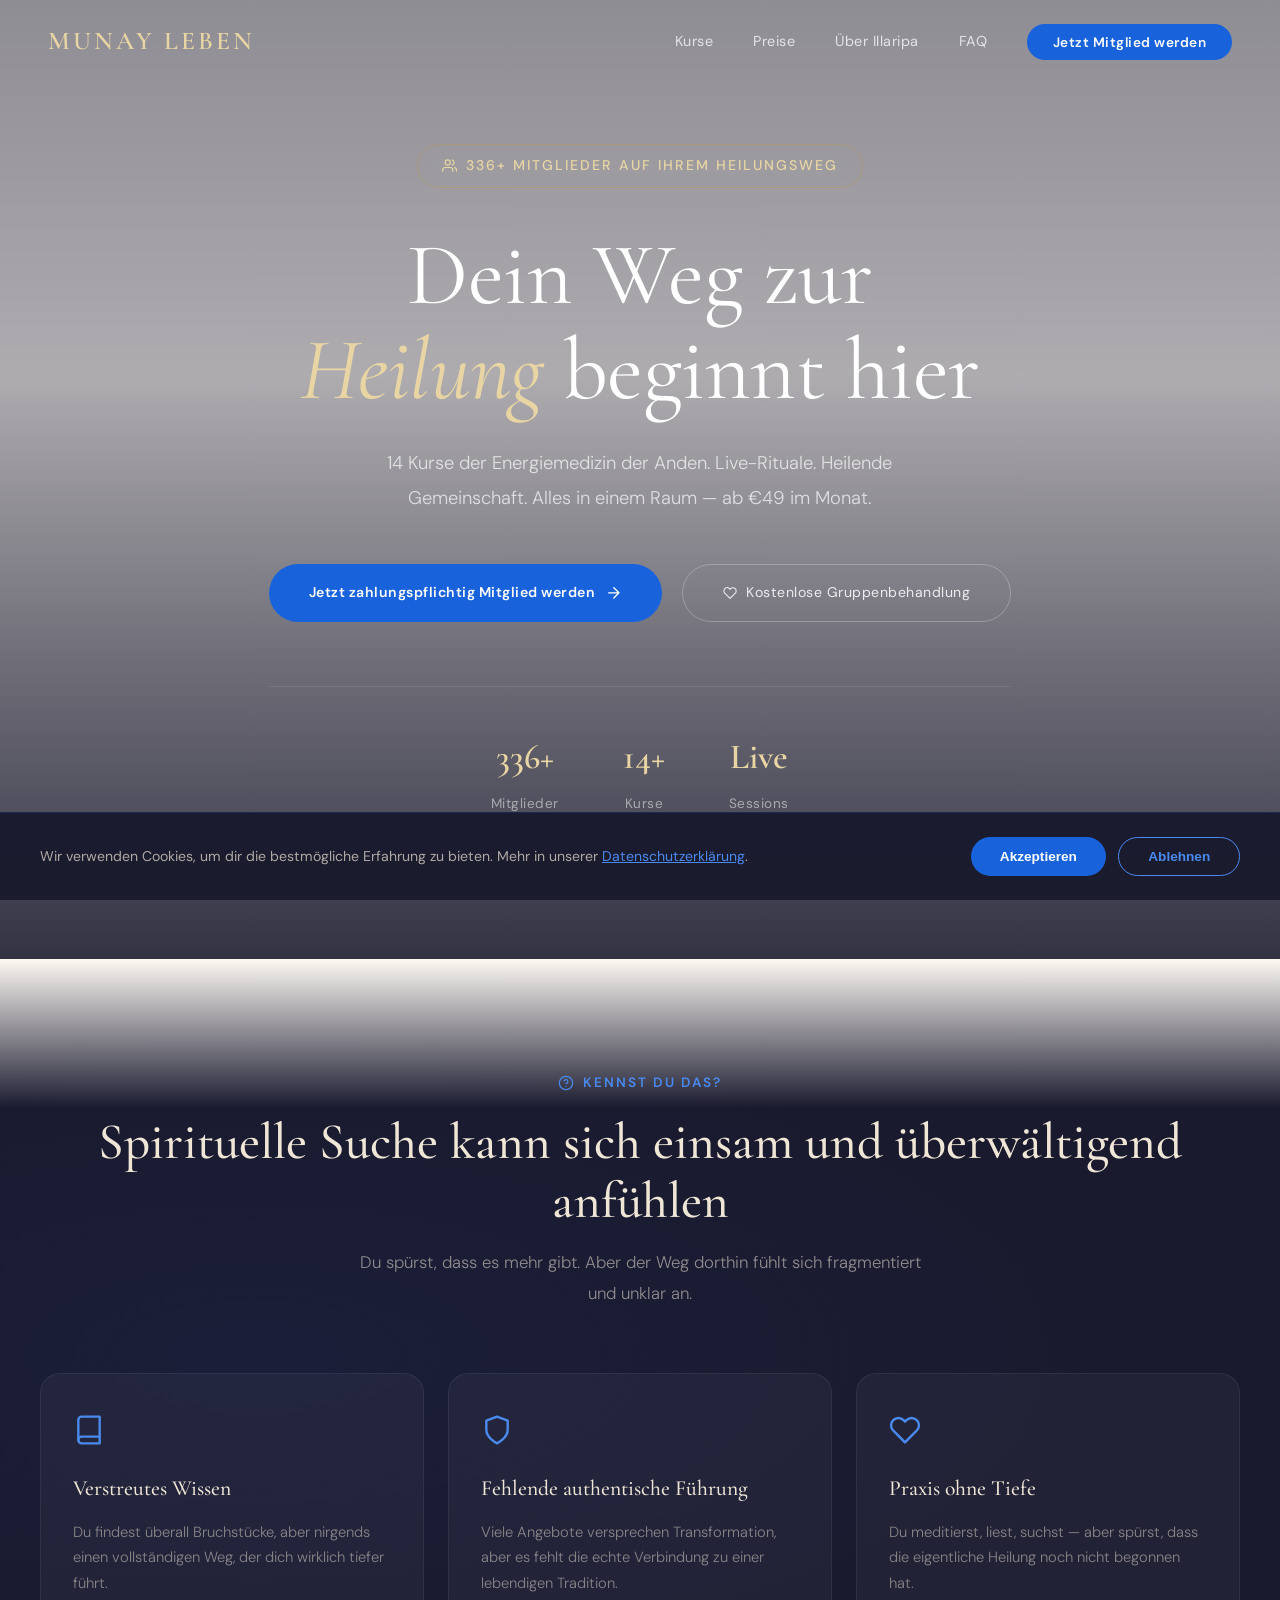
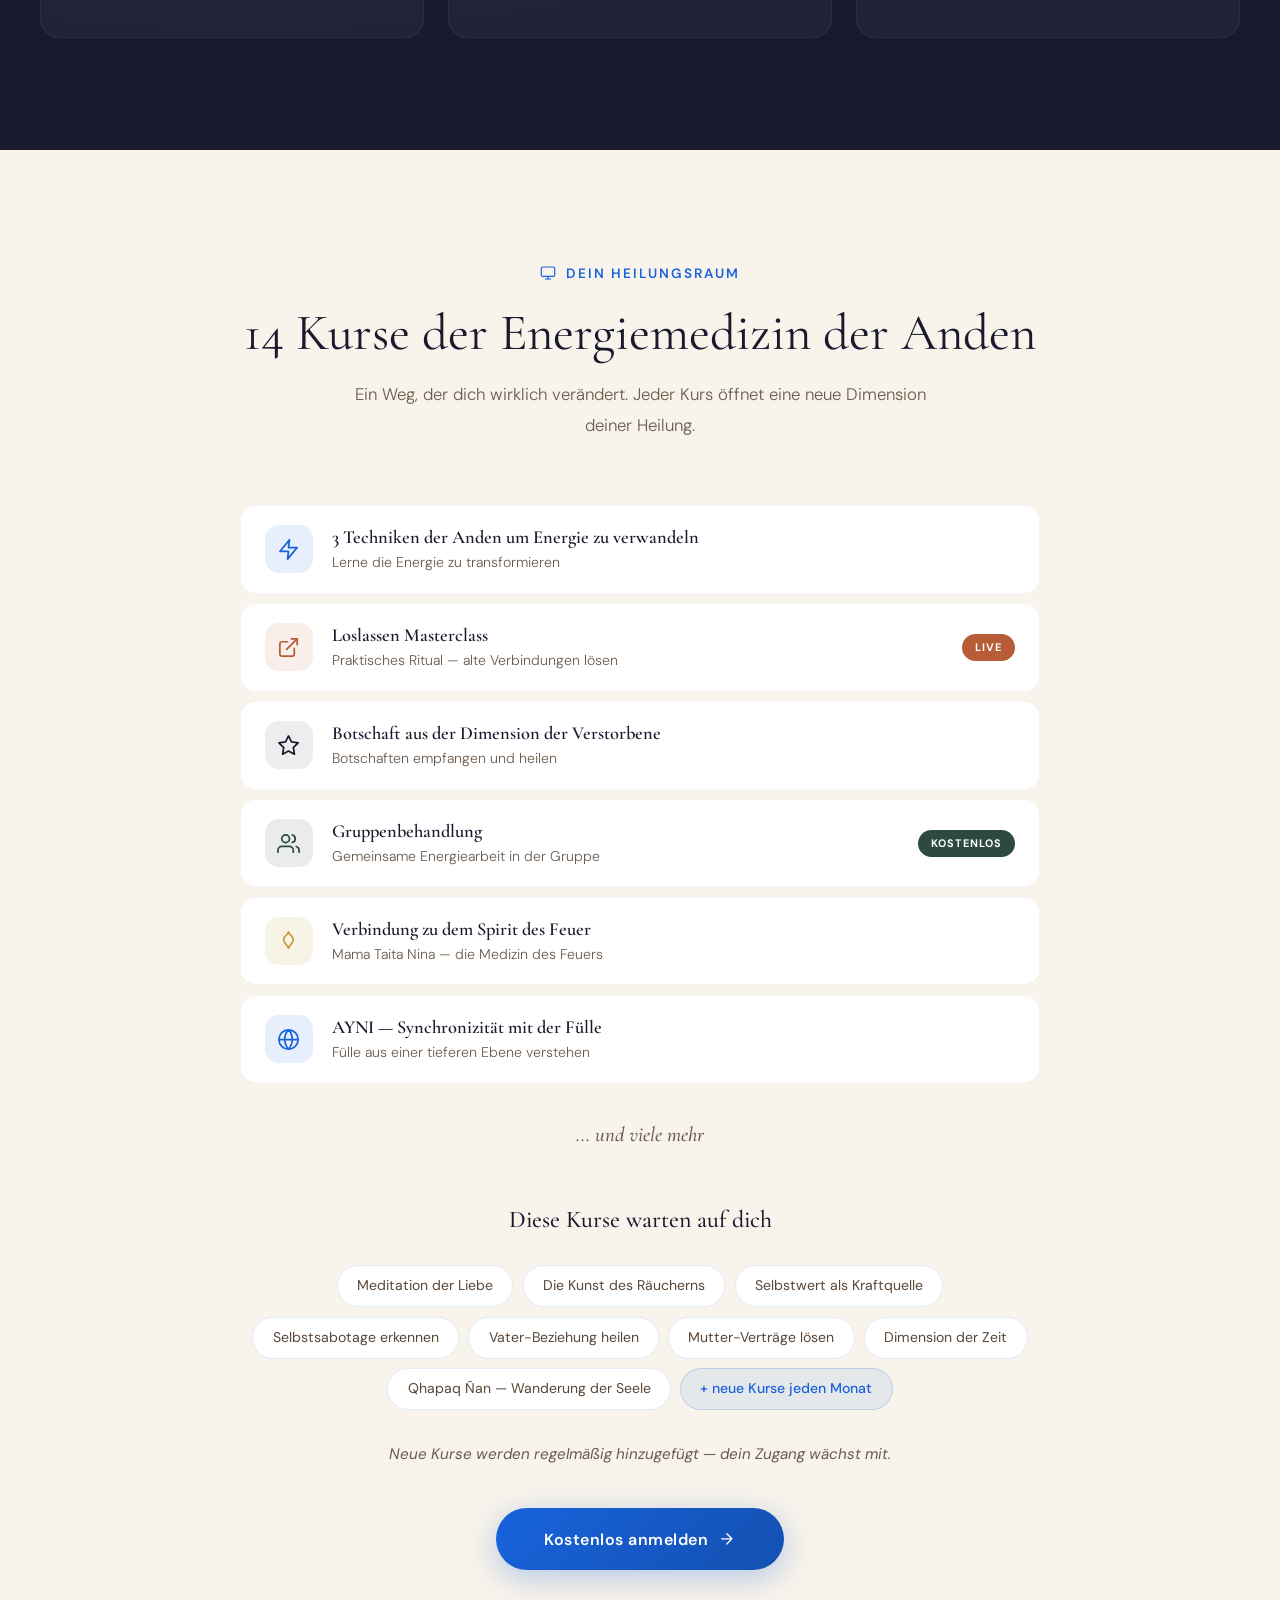
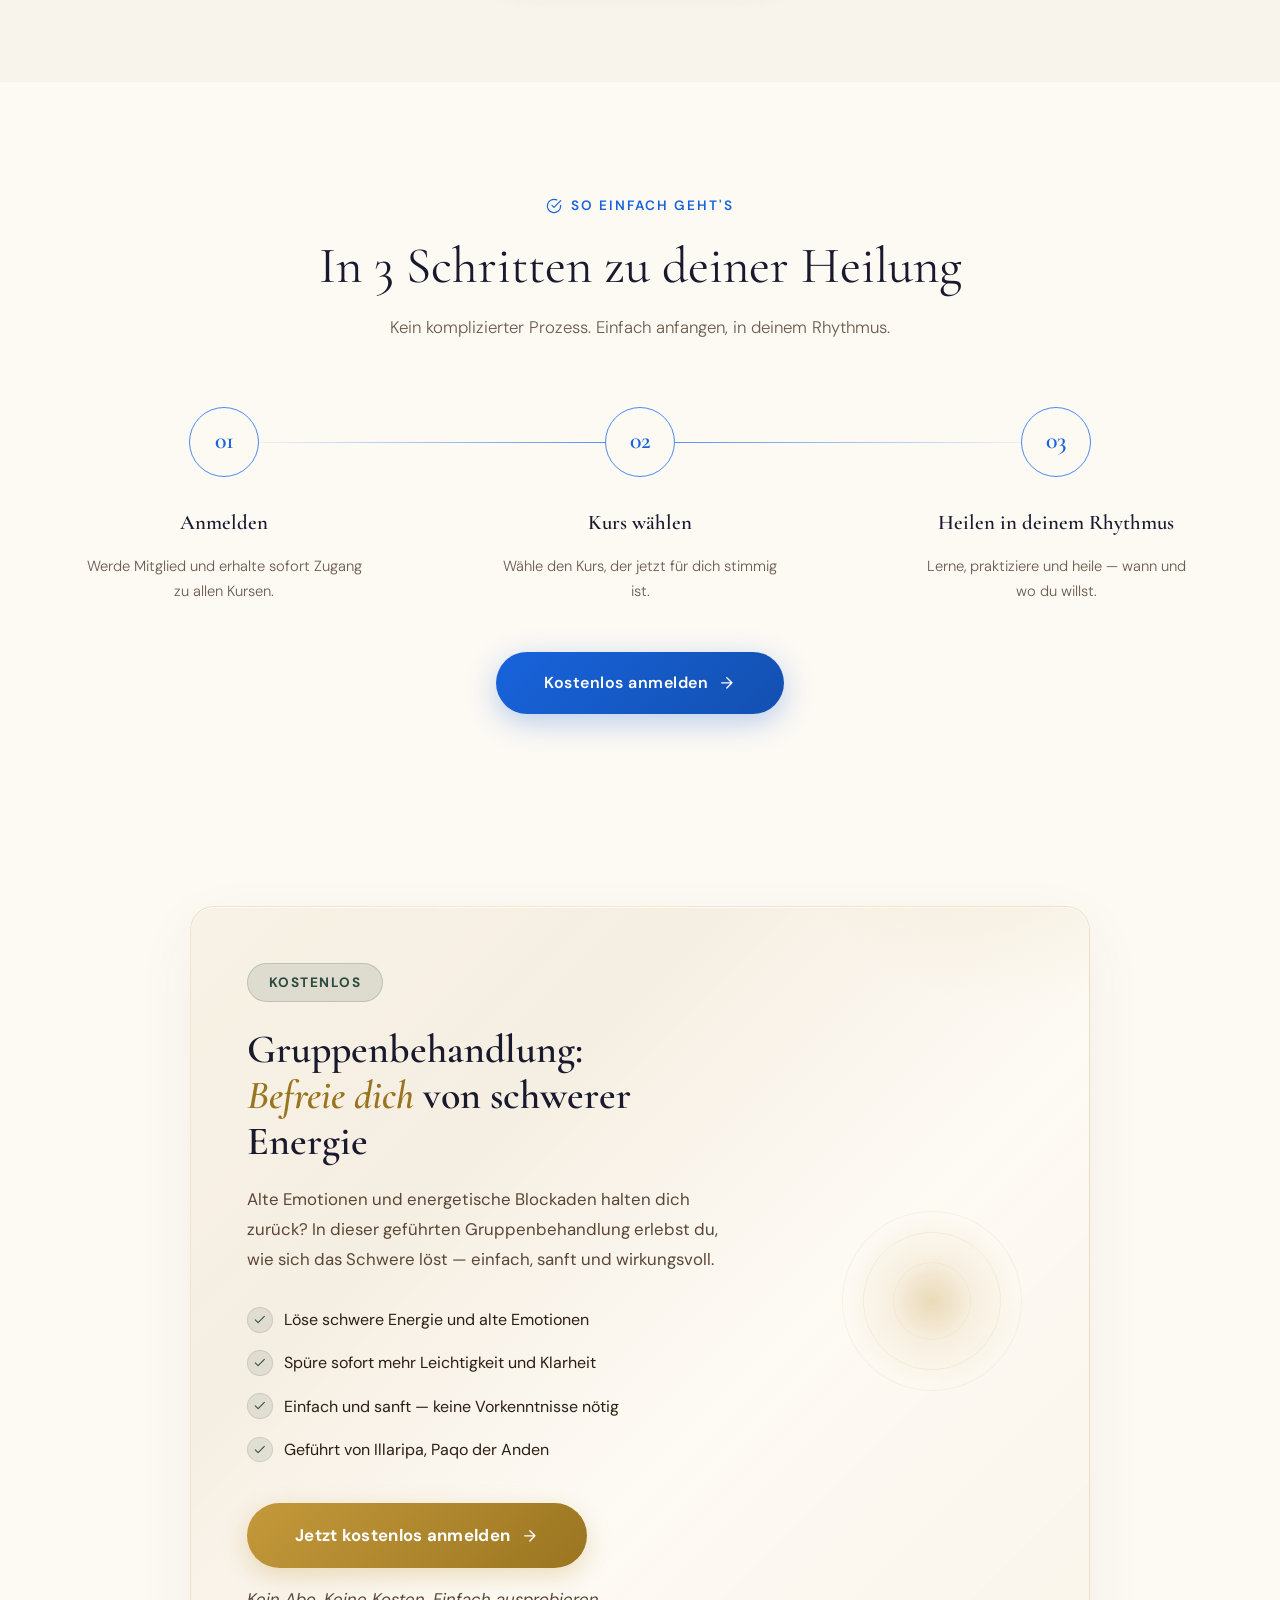
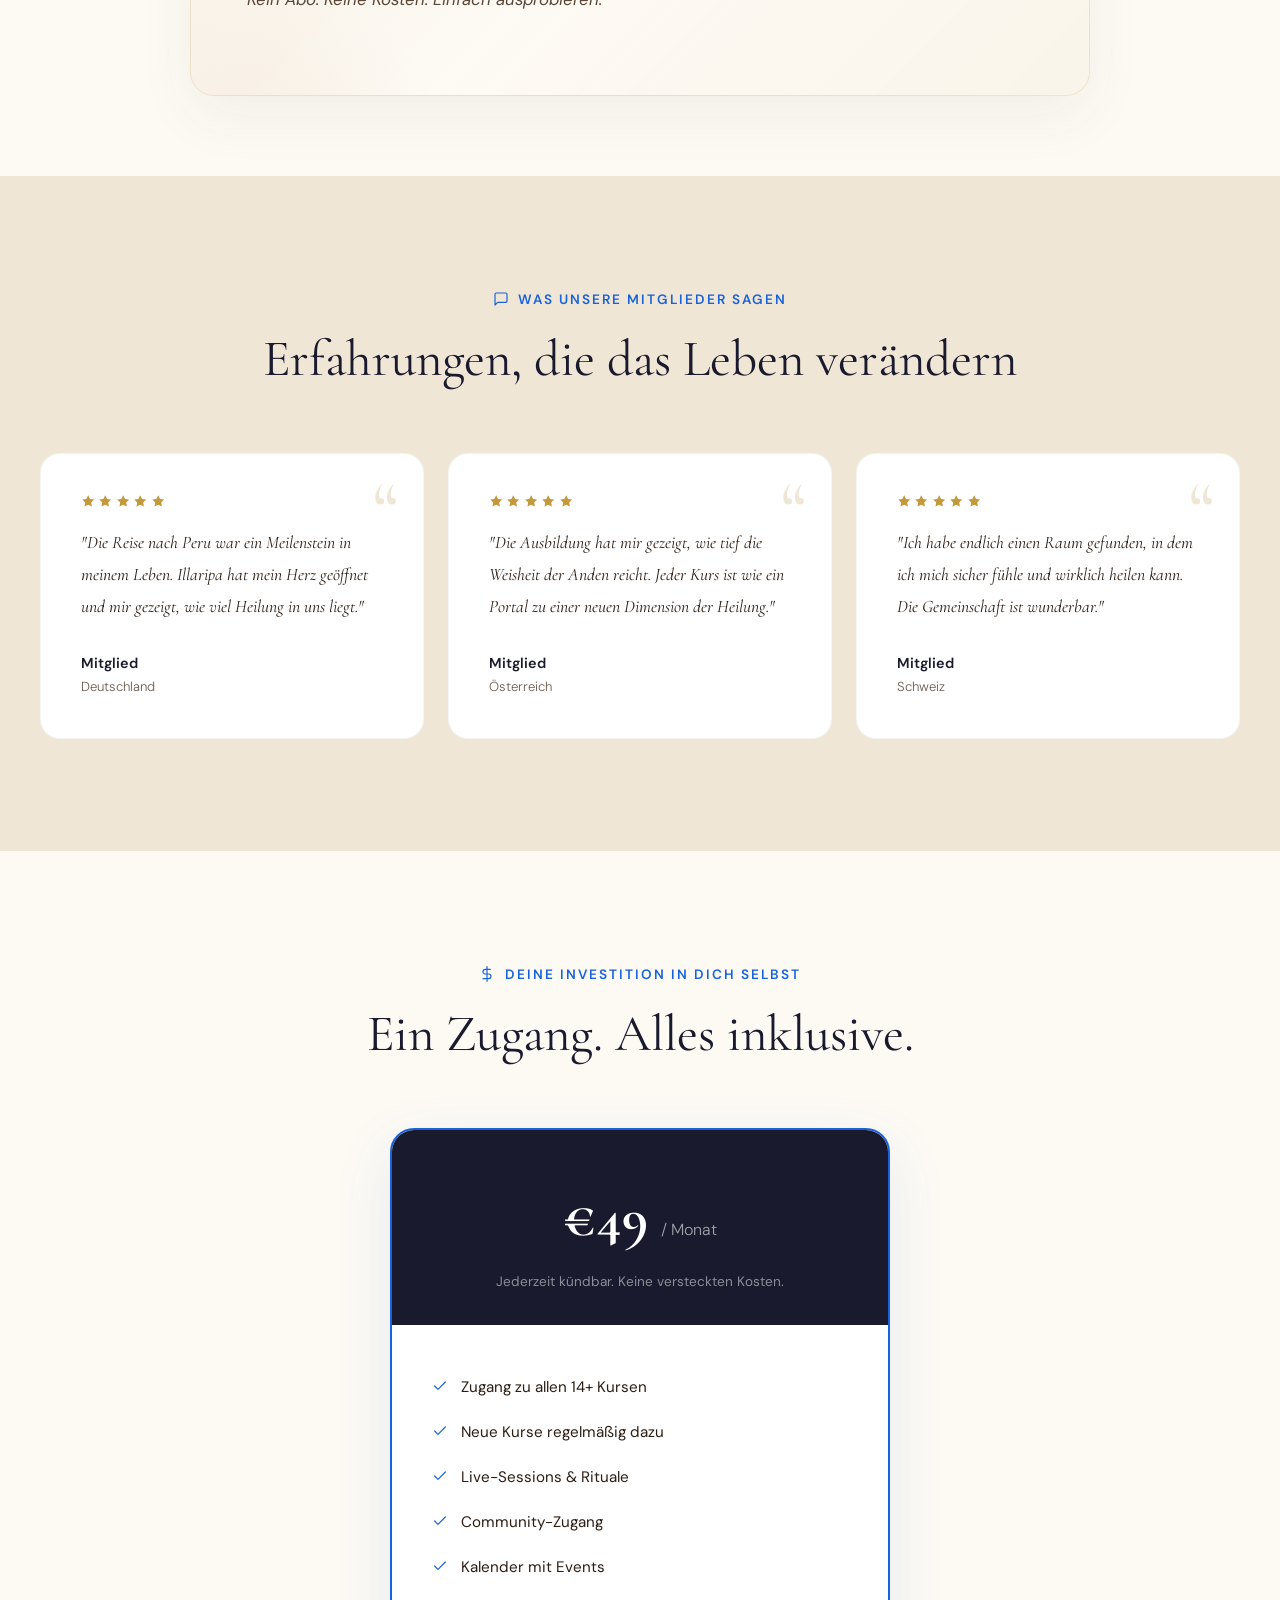
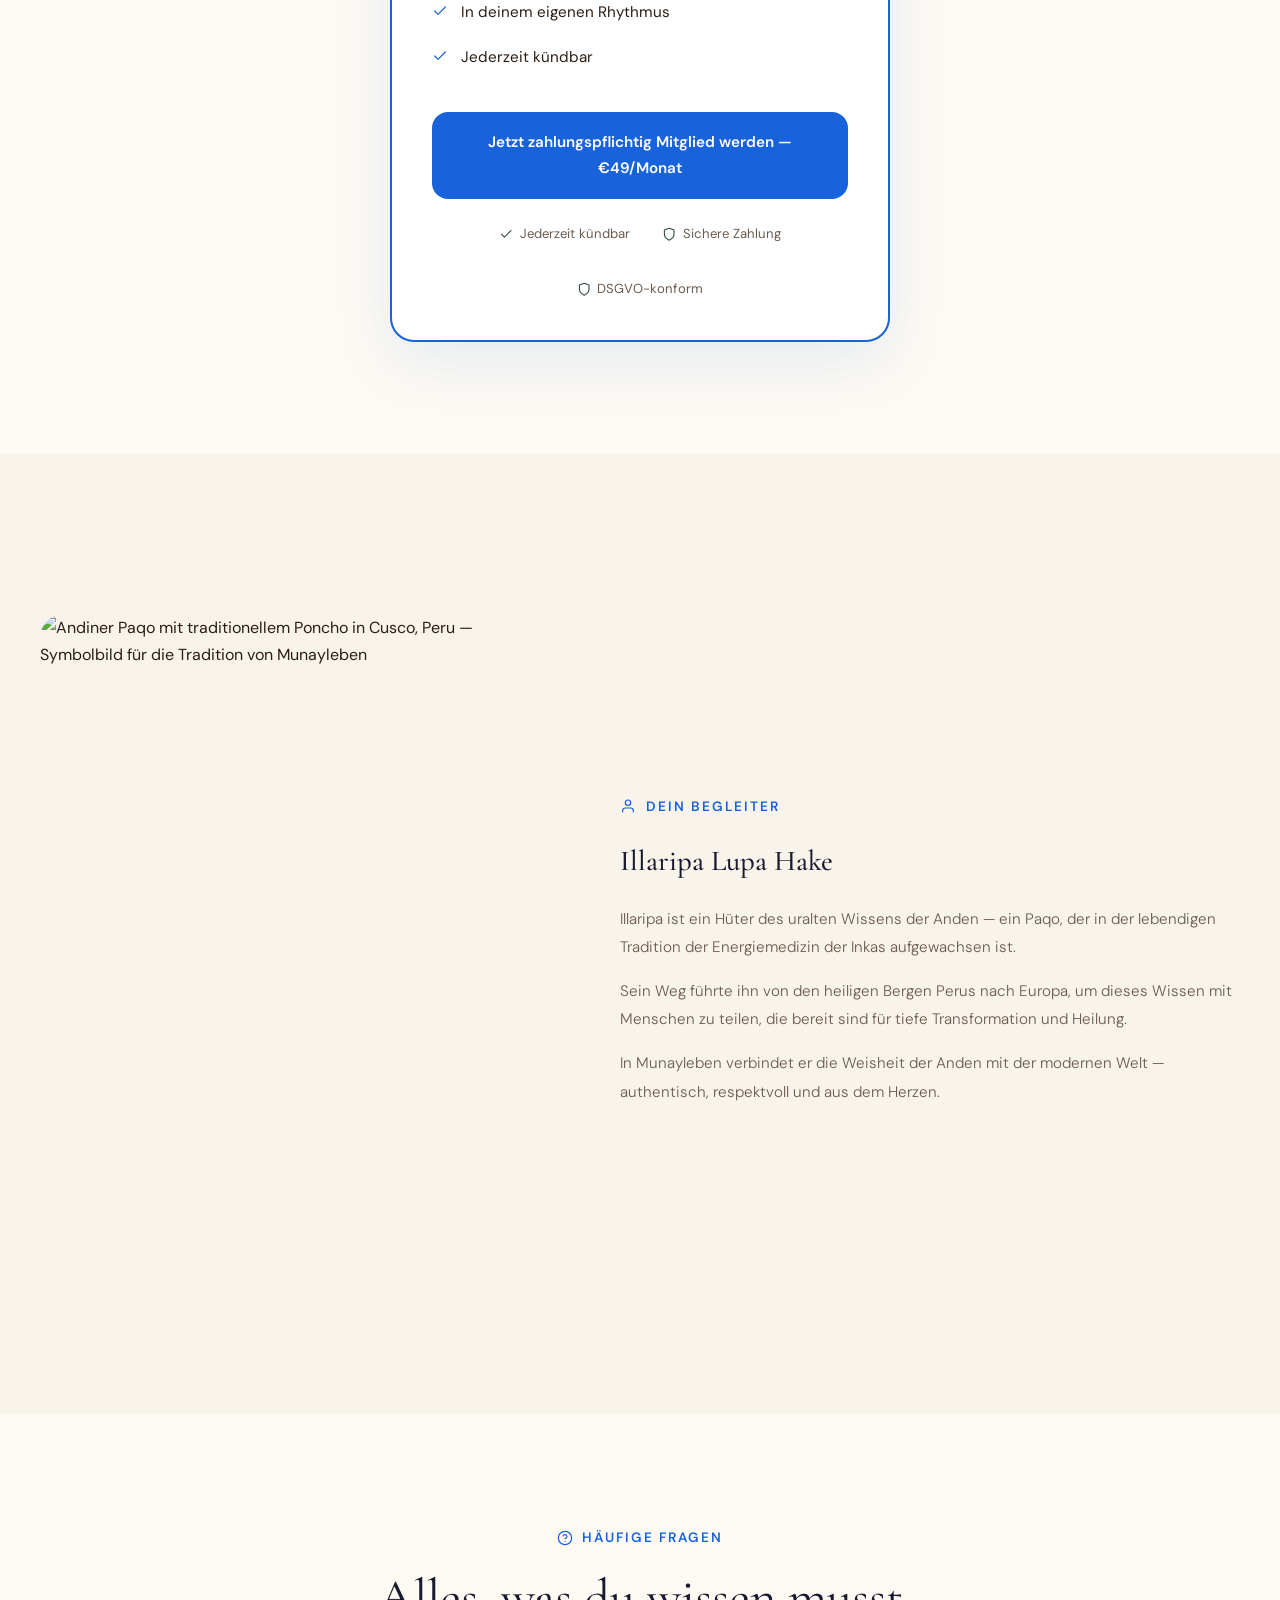
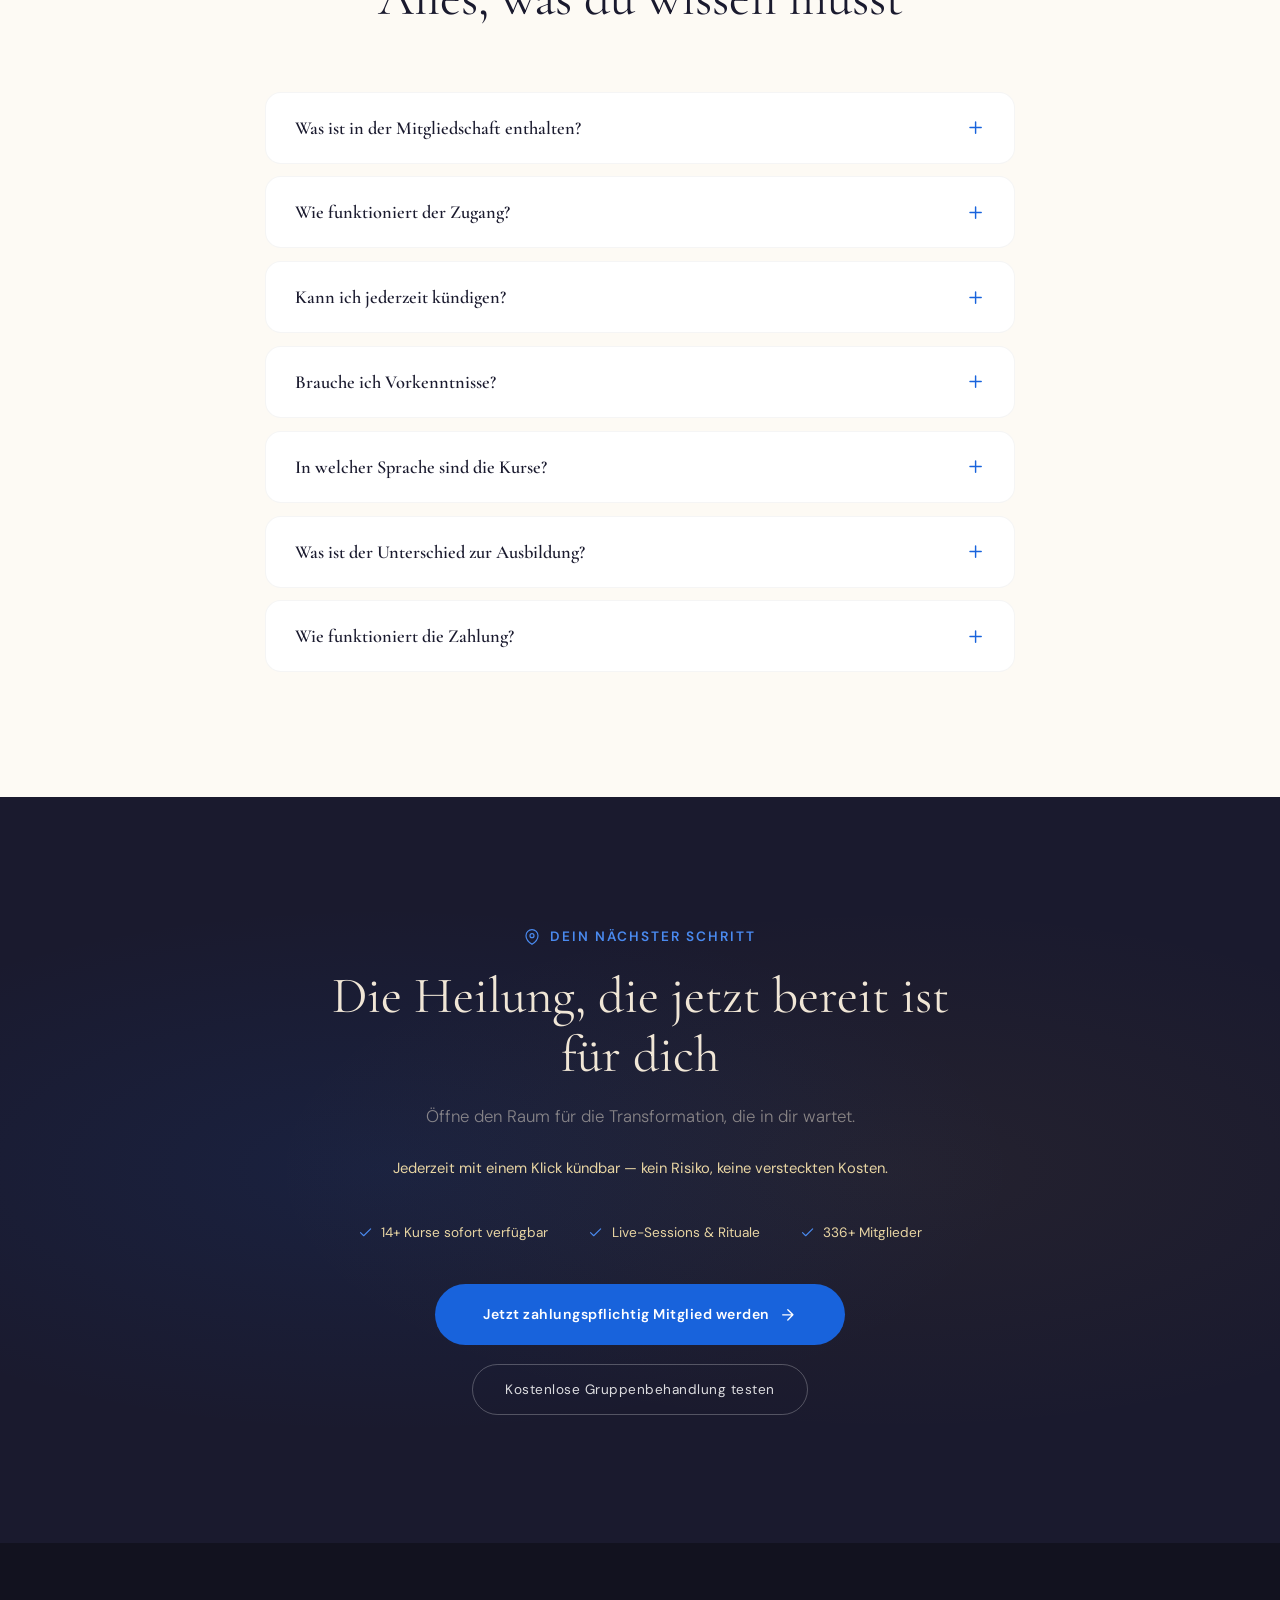
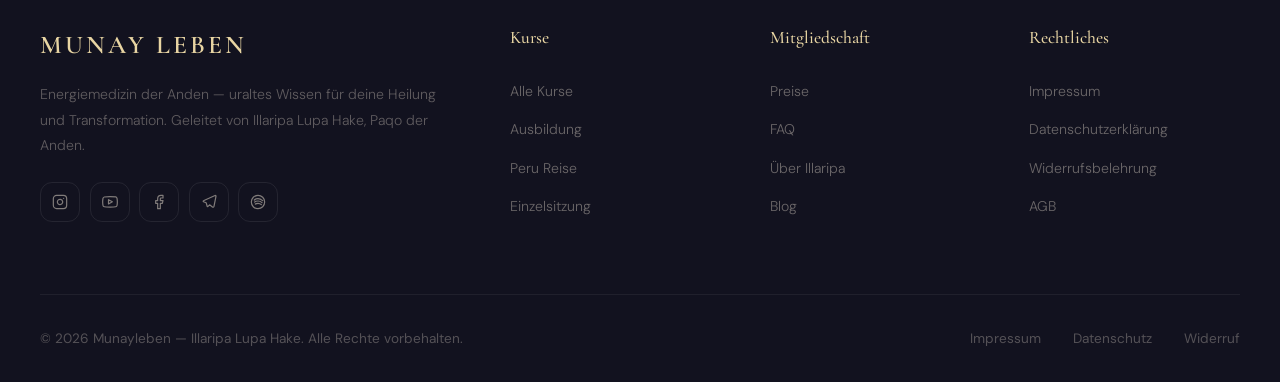
==== index.html @ 528f04c9 "style: bigger text, bolder CTA, emphasized headline in lead magnet" ====
<!DOCTYPE html>
<html lang="de">
<head>
    <meta charset="UTF-8">
    <meta name="viewport" content="width=device-width, initial-scale=1.0">
    <title>Energiemedizin der Anden — 14+ Online-Kurse | Munayleben</title>
    <meta name="description" content="14+ Online-Kurse der Energiemedizin der Anden. Lerne Heilrituale, Energiearbeit und schamanische Techniken. Ab €49/Monat. Jederzeit kündbar. Jetzt starten.">
    <meta name="keywords" content="Energiemedizin der Anden, Spirituelle Kurse online deutsch, Schamanische Heilung lernen, Andine Energiearbeit, Energetische Heilung Kurs, Spirituelle Weiterbildung online">
    <meta name="robots" content="index, follow">
    <meta name="author" content="Munayleben — Illaripa Lupa Hake">
    <link rel="canonical" href="https://app.munayleben.de/">
    <meta property="og:title" content="Energiemedizin der Anden — 14+ Online-Kurse | Munayleben">
    <meta property="og:description" content="14+ Online-Kurse der Energiemedizin der Anden. Heilrituale, Energiearbeit, schamanische Techniken. Ab €49/Monat. Jederzeit kündbar.">
    <meta property="og:type" content="website">
    <meta property="og:url" content="https://app.munayleben.de/">
    <meta property="og:locale" content="de_DE">
    <meta property="og:site_name" content="Munayleben">
    <meta property="og:image" content="https://images.unsplash.com/photo-1526392060635-9d6019884377?w=1200">
    <meta property="og:image:width" content="1200">
    <meta property="og:image:height" content="630">
    <meta name="twitter:card" content="summary_large_image">
    <meta name="twitter:title" content="Energiemedizin der Anden — 14+ Online-Kurse | Munayleben">
    <meta name="twitter:description" content="Lerne Heilrituale, Energiearbeit und schamanische Techniken der Anden. Ab €49/Monat.">
    <script type="application/ld+json">
    {
        "@context": "https://schema.org",
        "@type": "Product",
        "name": "Munayleben Mitgliedschaft — Energiemedizin der Anden",
        "description": "Zugang zu 14+ Online-Kursen der Energiemedizin der Anden. Live-Rituale, Heilzeremonien, Community.",
        "url": "https://app.munayleben.de/",
        "brand": {
            "@type": "Organization",
            "name": "Munayleben",
            "url": "https://munayleben.de",
            "founder": {
                "@type": "Person",
                "name": "Illaripa Lupa Hake"
            }
        },
        "offers": {
            "@type": "Offer",
            "price": "49",
            "priceCurrency": "EUR",
            "priceSpecification": {
                "@type": "UnitPriceSpecification",
                "price": "49",
                "priceCurrency": "EUR",
                "billingDuration": "P1M"
            },
            "availability": "https://schema.org/InStock",
            "url": "https://app.munayleben.de/"
        }
    }
    </script>
    <script type="application/ld+json">
    {
        "@context": "https://schema.org",
        "@type": "ItemList",
        "name": "Kurse der Energiemedizin der Anden",
        "numberOfItems": 14,
        "itemListElement": [
            {"@type": "ListItem", "position": 1, "item": {"@type": "Course", "name": "3 Techniken der Anden um Energie zu verwandeln", "provider": {"@type": "Organization", "name": "Munayleben"}, "inLanguage": "de"}},
            {"@type": "ListItem", "position": 2, "item": {"@type": "Course", "name": "Loslassen Masterclass", "provider": {"@type": "Organization", "name": "Munayleben"}, "inLanguage": "de"}},
            {"@type": "ListItem", "position": 3, "item": {"@type": "Course", "name": "Botschaft aus der Dimension der Verstorbene", "provider": {"@type": "Organization", "name": "Munayleben"}, "inLanguage": "de"}},
            {"@type": "ListItem", "position": 4, "item": {"@type": "Course", "name": "AYNI Synchronizität mit der Fülle", "provider": {"@type": "Organization", "name": "Munayleben"}, "inLanguage": "de"}},
            {"@type": "ListItem", "position": 5, "item": {"@type": "Course", "name": "Verbindung zu dem Spirit des Feuer", "provider": {"@type": "Organization", "name": "Munayleben"}, "inLanguage": "de"}},
            {"@type": "ListItem", "position": 6, "item": {"@type": "Course", "name": "Die Dimension der Zeit und deine Heilung", "provider": {"@type": "Organization", "name": "Munayleben"}, "inLanguage": "de"}},
            {"@type": "ListItem", "position": 7, "item": {"@type": "Course", "name": "Energetische Verträge mit der Mutter heilen", "provider": {"@type": "Organization", "name": "Munayleben"}, "inLanguage": "de"}},
            {"@type": "ListItem", "position": 8, "item": {"@type": "Course", "name": "Meditation der Liebe", "provider": {"@type": "Organization", "name": "Munayleben"}, "inLanguage": "de"}},
            {"@type": "ListItem", "position": 9, "item": {"@type": "Course", "name": "Die Kunst des Räucherns", "provider": {"@type": "Organization", "name": "Munayleben"}, "inLanguage": "de"}},
            {"@type": "ListItem", "position": 10, "item": {"@type": "Course", "name": "Selbstwert: Die Quelle deiner spirituellen Kraft", "provider": {"@type": "Organization", "name": "Munayleben"}, "inLanguage": "de"}},
            {"@type": "ListItem", "position": 11, "item": {"@type": "Course", "name": "Selbstsabotage erkennen und lösen", "provider": {"@type": "Organization", "name": "Munayleben"}, "inLanguage": "de"}},
            {"@type": "ListItem", "position": 12, "item": {"@type": "Course", "name": "Harmonisiere die energetische Beziehung zu deinem Vater", "provider": {"@type": "Organization", "name": "Munayleben"}, "inLanguage": "de"}},
            {"@type": "ListItem", "position": 13, "item": {"@type": "Course", "name": "Qhapaq Ñan — Die Wanderung der Seele", "provider": {"@type": "Organization", "name": "Munayleben"}, "inLanguage": "de"}},
            {"@type": "ListItem", "position": 14, "item": {"@type": "Course", "name": "Gruppenbehandlung", "provider": {"@type": "Organization", "name": "Munayleben"}, "inLanguage": "de"}}
        ]
    }
    </script>
    <link rel="preconnect" href="https://fonts.googleapis.com">
    <link rel="preconnect" href="https://fonts.gstatic.com" crossorigin>
    <link href="https://fonts.googleapis.com/css2?family=Cormorant+Garamond:ital,wght@0,400;0,500;0,600;0,700;1,400;1,500&family=DM+Sans:wght@300;400;500;600&display=swap" rel="stylesheet">
    <link rel="stylesheet" href="assets/css/main.css">
</head>
<body>

<!-- NAV -->
<nav class="nav" id="nav">
    <a href="#" class="nav-logo">Munay Leben</a>
    <ul class="nav-links" id="navLinks">
        <li><a href="#kurse">Kurse</a></li>
        <li><a href="#preise">Preise</a></li>
        <li><a href="#illaripa">Über Illaripa</a></li>
        <li><a href="#faq">FAQ</a></li>
        <li><a href="#preise" class="nav-cta">Jetzt Mitglied werden</a></li>
    </ul>
    <button class="menu-toggle" id="menuToggle" aria-label="Menü öffnen">
        <span></span><span></span><span></span>
    </button>
</nav>

<main>

<!-- HERO -->
<section class="hero">
    <div class="hero-bg"></div>
    <div class="hero-content">
        <div class="hero-badge reveal">
            <span class="icon"><svg viewBox="0 0 24 24"><path d="M17 21v-2a4 4 0 00-4-4H5a4 4 0 00-4 4v2"/><circle cx="9" cy="7" r="4"/><path d="M23 21v-2a4 4 0 00-3-3.87M16 3.13a4 4 0 010 7.75"/></svg></span>
            336+ Mitglieder auf ihrem Heilungsweg
        </div>
        <h1>Dein Weg zur<br><em>Heilung</em> beginnt hier</h1>
        <p class="hero-sub">14 Kurse der Energiemedizin der Anden. Live-Rituale. Heilende Gemeinschaft. Alles in einem Raum — ab €49 im Monat.</p>
        <div class="hero-buttons">
            <a href="#preise" class="btn-primary">
                Jetzt zahlungspflichtig Mitglied werden
                <span class="icon"><svg viewBox="0 0 24 24"><path d="M5 12h14M12 5l7 7-7 7"/></svg></span>
            </a>
            <a href="#" class="btn-ghost" onclick="openModal(); return false;">
                <span class="icon"><svg viewBox="0 0 24 24"><path d="M20.84 4.61a5.5 5.5 0 00-7.78 0L12 5.67l-1.06-1.06a5.5 5.5 0 00-7.78 7.78l1.06 1.06L12 21.23l7.78-7.78 1.06-1.06a5.5 5.5 0 000-7.78z"/></svg></span>
                Kostenlose Gruppenbehandlung
            </a>
        </div>
        <div class="hero-stats">
            <div class="hero-stat">
                <div class="hero-stat-num">336+</div>
                <div class="hero-stat-label">Mitglieder</div>
            </div>
            <div class="hero-stat">
                <div class="hero-stat-num">14+</div>
                <div class="hero-stat-label">Kurse</div>
            </div>
            <div class="hero-stat">
                <div class="hero-stat-num">Live</div>
                <div class="hero-stat-label">Sessions</div>
            </div>
        </div>
    </div>
</section>

<!-- PROBLEM -->
<section class="problem">
    <div class="container text-center reveal">
        <span class="section-tag">
            <span class="icon"><svg viewBox="0 0 24 24"><circle cx="12" cy="12" r="10"/><path d="M9.09 9a3 3 0 015.83 1c0 2-3 3-3 3"/><line x1="12" y1="17" x2="12.01" y2="17"/></svg></span>
            Kennst du das?
        </span>
        <h2 class="section-title">Spirituelle Suche kann sich einsam und überwältigend anfühlen</h2>
        <p class="section-subtitle">Du spürst, dass es mehr gibt. Aber der Weg dorthin fühlt sich fragmentiert und unklar an.</p>
    </div>
    <div class="container">
        <div class="problem-grid">
            <div class="problem-card reveal reveal-delay-1">
                <div class="problem-icon icon"><svg viewBox="0 0 24 24" style="width:2rem;height:2rem"><path d="M4 19.5A2.5 2.5 0 016.5 17H20"/><path d="M6.5 2H20v20H6.5A2.5 2.5 0 014 19.5v-15A2.5 2.5 0 016.5 2z"/></svg></div>
                <h3>Verstreutes Wissen</h3>
                <p>Du findest überall Bruchstücke, aber nirgends einen vollständigen Weg, der dich wirklich tiefer führt.</p>
            </div>
            <div class="problem-card reveal reveal-delay-2">
                <div class="problem-icon icon"><svg viewBox="0 0 24 24" style="width:2rem;height:2rem"><path d="M12 22s8-4 8-10V5l-8-3-8 3v7c0 6 8 10 8 10z"/></svg></div>
                <h3>Fehlende authentische Führung</h3>
                <p>Viele Angebote versprechen Transformation, aber es fehlt die echte Verbindung zu einer lebendigen Tradition.</p>
            </div>
            <div class="problem-card reveal reveal-delay-3">
                <div class="problem-icon icon"><svg viewBox="0 0 24 24" style="width:2rem;height:2rem"><path d="M20.84 4.61a5.5 5.5 0 00-7.78 0L12 5.67l-1.06-1.06a5.5 5.5 0 00-7.78 7.78l1.06 1.06L12 21.23l7.78-7.78 1.06-1.06a5.5 5.5 0 000-7.78z"/></svg></div>
                <h3>Praxis ohne Tiefe</h3>
                <p>Du meditierst, liest, suchst — aber spürst, dass die eigentliche Heilung noch nicht begonnen hat.</p>
            </div>
        </div>
    </div>
</section>

<!-- KURSE -->
<section class="courses" id="kurse">
    <div class="container text-center reveal">
        <span class="section-tag">
            <span class="icon"><svg viewBox="0 0 24 24"><rect x="2" y="3" width="20" height="14" rx="2" ry="2"/><line x1="8" y1="21" x2="16" y2="21"/><line x1="12" y1="17" x2="12" y2="21"/></svg></span>
            Dein Heilungsraum
        </span>
        <h2 class="section-title">14 Kurse der Energiemedizin der Anden</h2>
        <p class="section-subtitle">Ein Weg, der dich wirklich verändert. Jeder Kurs öffnet eine neue Dimension deiner Heilung.</p>
    </div>
    <div class="container">
        <div class="course-list">
            <div class="course-item reveal">
                <div class="course-item-icon"><svg viewBox="0 0 24 24"><path d="M13 2L3 14h9l-1 8 10-12h-9l1-8z"/></svg></div>
                <div class="course-item-content">
                    <h3>3 Techniken der Anden um Energie zu verwandeln</h3>
                    <p>Lerne die Energie zu transformieren</p>
                </div>
            </div>
            <div class="course-item reveal">
                <div class="course-item-icon"><svg viewBox="0 0 24 24"><path d="M18 13v6a2 2 0 01-2 2H5a2 2 0 01-2-2V8a2 2 0 012-2h6"/><polyline points="15 3 21 3 21 9"/><line x1="10" y1="14" x2="21" y2="3"/></svg></div>
                <div class="course-item-content">
                    <h3>Loslassen Masterclass</h3>
                    <p>Praktisches Ritual — alte Verbindungen lösen</p>
                </div>
                <span class="course-item-badge live">LIVE</span>
            </div>
            <div class="course-item reveal">
                <div class="course-item-icon"><svg viewBox="0 0 24 24"><path d="M12 2L15.09 8.26L22 9.27L17 14.14L18.18 21.02L12 17.77L5.82 21.02L7 14.14L2 9.27L8.91 8.26L12 2z"/></svg></div>
                <div class="course-item-content">
                    <h3>Botschaft aus der Dimension der Verstorbene</h3>
                    <p>Botschaften empfangen und heilen</p>
                </div>
            </div>
            <div class="course-item reveal">
                <div class="course-item-icon"><svg viewBox="0 0 24 24"><path d="M17 21v-2a4 4 0 00-4-4H5a4 4 0 00-4 4v2"/><circle cx="9" cy="7" r="4"/><path d="M23 21v-2a4 4 0 00-3-3.87M16 3.13a4 4 0 010 7.75"/></svg></div>
                <div class="course-item-content">
                    <h3>Gruppenbehandlung</h3>
                    <p>Gemeinsame Energiearbeit in der Gruppe</p>
                </div>
                <span class="course-item-badge free">KOSTENLOS</span>
            </div>
            <div class="course-item reveal">
                <div class="course-item-icon"><svg viewBox="0 0 24 24"><path d="M12 2c1 3 2.5 3.5 3.5 4.5A5 5 0 0117 10c0 3.5-4 6-5 9-1-3-5-5.5-5-9a5 5 0 011.5-3.5C9.5 5.5 11 5 12 2z"/></svg></div>
                <div class="course-item-content">
                    <h3>Verbindung zu dem Spirit des Feuer</h3>
                    <p>Mama Taita Nina — die Medizin des Feuers</p>
                </div>
            </div>
            <div class="course-item reveal">
                <div class="course-item-icon"><svg viewBox="0 0 24 24"><circle cx="12" cy="12" r="10"/><path d="M2 12h20M12 2a15.3 15.3 0 014 10 15.3 15.3 0 01-4 10 15.3 15.3 0 01-4-10 15.3 15.3 0 014-10z"/></svg></div>
                <div class="course-item-content">
                    <h3>AYNI — Synchronizität mit der Fülle</h3>
                    <p>Fülle aus einer tieferen Ebene verstehen</p>
                </div>
            </div>
            <div class="course-more reveal">
                <p class="course-more-text">... und viele mehr</p>
            </div>
        </div>

        <div class="course-teaser reveal">
            <h3 class="course-teaser-title">Diese Kurse warten auf dich</h3>
            <div class="course-teaser-tags">
                <span>Meditation der Liebe</span>
                <span>Die Kunst des Räucherns</span>
                <span>Selbstwert als Kraftquelle</span>
                <span>Selbstsabotage erkennen</span>
                <span>Vater-Beziehung heilen</span>
                <span>Mutter-Verträge lösen</span>
                <span>Dimension der Zeit</span>
                <span>Qhapaq Ñan — Wanderung der Seele</span>
                <span>+ neue Kurse jeden Monat</span>
            </div>
        </div>
        <p class="course-note reveal">Neue Kurse werden regelmäßig hinzugefügt — dein Zugang wächst mit.</p>
        <div class="course-cta-wrapper reveal">
            <a href="#" class="btn-highlight" onclick="openModal(); return false;">
                Kostenlos anmelden
                <span class="icon"><svg viewBox="0 0 24 24"><path d="M5 12h14M12 5l7 7-7 7"/></svg></span>
            </a>
        </div>
    </div>
</section>

<!-- STEPS -->
<section class="steps-section">
    <div class="container text-center reveal">
        <span class="section-tag">
            <span class="icon"><svg viewBox="0 0 24 24"><path d="M22 11.08V12a10 10 0 11-5.93-9.14"/><polyline points="22 4 12 14.01 9 11.01"/></svg></span>
            So einfach geht's
        </span>
        <h2 class="section-title">In 3 Schritten zu deiner Heilung</h2>
        <p class="section-subtitle">Kein komplizierter Prozess. Einfach anfangen, in deinem Rhythmus.</p>
    </div>
    <div class="container">
        <div class="steps">
            <div class="step reveal reveal-delay-1">
                <div class="step-number">01</div>
                <h3>Anmelden</h3>
                <p>Werde Mitglied und erhalte sofort Zugang zu allen Kursen.</p>
            </div>
            <div class="step reveal reveal-delay-2">
                <div class="step-number">02</div>
                <h3>Kurs wählen</h3>
                <p>Wähle den Kurs, der jetzt für dich stimmig ist.</p>
            </div>
            <div class="step reveal reveal-delay-3">
                <div class="step-number">03</div>
                <h3>Heilen in deinem Rhythmus</h3>
                <p>Lerne, praktiziere und heile — wann und wo du willst.</p>
            </div>
        </div>
        <div class="course-cta-wrapper reveal" style="margin-top: 3rem;">
            <a href="#" class="btn-highlight" onclick="openModal(); return false;">
                Kostenlos anmelden
                <span class="icon"><svg viewBox="0 0 24 24"><path d="M5 12h14M12 5l7 7-7 7"/></svg></span>
            </a>
        </div>
    </div>
</section>

<!-- LEAD MAGNET -->
<section class="lead-magnet">
    <div class="container">
        <div class="lead-magnet-card reveal">
            <div class="lead-magnet-content">
                <span class="lead-magnet-badge">Kostenlos</span>
                <h2>Gruppenbehandlung:<br><em>Befreie dich</em> von schwerer Energie</h2>
                <p>Alte Emotionen und energetische Blockaden halten dich zurück? In dieser geführten Gruppenbehandlung erlebst du, wie sich das Schwere löst — einfach, sanft und wirkungsvoll.</p>
                <ul class="lead-magnet-benefits">
                    <li>
                        <span class="icon"><svg viewBox="0 0 24 24"><polyline points="20 6 9 17 4 12"/></svg></span>
                        Löse schwere Energie und alte Emotionen
                    </li>
                    <li>
                        <span class="icon"><svg viewBox="0 0 24 24"><polyline points="20 6 9 17 4 12"/></svg></span>
                        Spüre sofort mehr Leichtigkeit und Klarheit
                    </li>
                    <li>
                        <span class="icon"><svg viewBox="0 0 24 24"><polyline points="20 6 9 17 4 12"/></svg></span>
                        Einfach und sanft — keine Vorkenntnisse nötig
                    </li>
                    <li>
                        <span class="icon"><svg viewBox="0 0 24 24"><polyline points="20 6 9 17 4 12"/></svg></span>
                        Geführt von Illaripa, Paqo der Anden
                    </li>
                </ul>
                <a href="#" class="btn-lead" onclick="openModal(); return false;">
                    Jetzt kostenlos anmelden
                    <span class="icon"><svg viewBox="0 0 24 24"><path d="M5 12h14M12 5l7 7-7 7"/></svg></span>
                </a>
                <p class="lead-magnet-hint">Kein Abo. Keine Kosten. Einfach ausprobieren.</p>
            </div>
            <div class="lead-magnet-visual">
                <div class="lead-magnet-glow"></div>
            </div>
        </div>
    </div>
</section>

<!-- TESTIMONIALS -->
<section class="testimonials" id="testimonios">
    <div class="container text-center reveal">
        <span class="section-tag">
            <span class="icon"><svg viewBox="0 0 24 24"><path d="M21 15a2 2 0 01-2 2H7l-4 4V5a2 2 0 012-2h14a2 2 0 012 2z"/></svg></span>
            Was unsere Mitglieder sagen
        </span>
        <h2 class="section-title">Erfahrungen, die das Leben verändern</h2>
    </div>
    <div class="container">
        <div class="testimonial-grid">
            <div class="testimonial-card reveal reveal-delay-1">
                <div class="testimonial-stars">
                    <span class="icon"><svg viewBox="0 0 24 24"><polygon points="12 2 15.09 8.26 22 9.27 17 14.14 18.18 21.02 12 17.77 5.82 21.02 7 14.14 2 9.27 8.91 8.26 12 2"/></svg></span>
                    <span class="icon"><svg viewBox="0 0 24 24"><polygon points="12 2 15.09 8.26 22 9.27 17 14.14 18.18 21.02 12 17.77 5.82 21.02 7 14.14 2 9.27 8.91 8.26 12 2"/></svg></span>
                    <span class="icon"><svg viewBox="0 0 24 24"><polygon points="12 2 15.09 8.26 22 9.27 17 14.14 18.18 21.02 12 17.77 5.82 21.02 7 14.14 2 9.27 8.91 8.26 12 2"/></svg></span>
                    <span class="icon"><svg viewBox="0 0 24 24"><polygon points="12 2 15.09 8.26 22 9.27 17 14.14 18.18 21.02 12 17.77 5.82 21.02 7 14.14 2 9.27 8.91 8.26 12 2"/></svg></span>
                    <span class="icon"><svg viewBox="0 0 24 24"><polygon points="12 2 15.09 8.26 22 9.27 17 14.14 18.18 21.02 12 17.77 5.82 21.02 7 14.14 2 9.27 8.91 8.26 12 2"/></svg></span>
                </div>
                <blockquote>"Die Reise nach Peru war ein Meilenstein in meinem Leben. Illaripa hat mein Herz geöffnet und mir gezeigt, wie viel Heilung in uns liegt."</blockquote>
                <div class="testimonial-author">
                    <div>
                        <div class="testimonial-name">Mitglied</div>
                        <div class="testimonial-location">Deutschland</div>
                    </div>
                </div>
            </div>
            <div class="testimonial-card reveal reveal-delay-2">
                <div class="testimonial-stars">
                    <span class="icon"><svg viewBox="0 0 24 24"><polygon points="12 2 15.09 8.26 22 9.27 17 14.14 18.18 21.02 12 17.77 5.82 21.02 7 14.14 2 9.27 8.91 8.26 12 2"/></svg></span>
                    <span class="icon"><svg viewBox="0 0 24 24"><polygon points="12 2 15.09 8.26 22 9.27 17 14.14 18.18 21.02 12 17.77 5.82 21.02 7 14.14 2 9.27 8.91 8.26 12 2"/></svg></span>
                    <span class="icon"><svg viewBox="0 0 24 24"><polygon points="12 2 15.09 8.26 22 9.27 17 14.14 18.18 21.02 12 17.77 5.82 21.02 7 14.14 2 9.27 8.91 8.26 12 2"/></svg></span>
                    <span class="icon"><svg viewBox="0 0 24 24"><polygon points="12 2 15.09 8.26 22 9.27 17 14.14 18.18 21.02 12 17.77 5.82 21.02 7 14.14 2 9.27 8.91 8.26 12 2"/></svg></span>
                    <span class="icon"><svg viewBox="0 0 24 24"><polygon points="12 2 15.09 8.26 22 9.27 17 14.14 18.18 21.02 12 17.77 5.82 21.02 7 14.14 2 9.27 8.91 8.26 12 2"/></svg></span>
                </div>
                <blockquote>"Die Ausbildung hat mir gezeigt, wie tief die Weisheit der Anden reicht. Jeder Kurs ist wie ein Portal zu einer neuen Dimension der Heilung."</blockquote>
                <div class="testimonial-author">
                    <div>
                        <div class="testimonial-name">Mitglied</div>
                        <div class="testimonial-location">Österreich</div>
                    </div>
                </div>
            </div>
            <div class="testimonial-card reveal reveal-delay-3">
                <div class="testimonial-stars">
                    <span class="icon"><svg viewBox="0 0 24 24"><polygon points="12 2 15.09 8.26 22 9.27 17 14.14 18.18 21.02 12 17.77 5.82 21.02 7 14.14 2 9.27 8.91 8.26 12 2"/></svg></span>
                    <span class="icon"><svg viewBox="0 0 24 24"><polygon points="12 2 15.09 8.26 22 9.27 17 14.14 18.18 21.02 12 17.77 5.82 21.02 7 14.14 2 9.27 8.91 8.26 12 2"/></svg></span>
                    <span class="icon"><svg viewBox="0 0 24 24"><polygon points="12 2 15.09 8.26 22 9.27 17 14.14 18.18 21.02 12 17.77 5.82 21.02 7 14.14 2 9.27 8.91 8.26 12 2"/></svg></span>
                    <span class="icon"><svg viewBox="0 0 24 24"><polygon points="12 2 15.09 8.26 22 9.27 17 14.14 18.18 21.02 12 17.77 5.82 21.02 7 14.14 2 9.27 8.91 8.26 12 2"/></svg></span>
                    <span class="icon"><svg viewBox="0 0 24 24"><polygon points="12 2 15.09 8.26 22 9.27 17 14.14 18.18 21.02 12 17.77 5.82 21.02 7 14.14 2 9.27 8.91 8.26 12 2"/></svg></span>
                </div>
                <blockquote>"Ich habe endlich einen Raum gefunden, in dem ich mich sicher fühle und wirklich heilen kann. Die Gemeinschaft ist wunderbar."</blockquote>
                <div class="testimonial-author">
                    <div>
                        <div class="testimonial-name">Mitglied</div>
                        <div class="testimonial-location">Schweiz</div>
                    </div>
                </div>
            </div>
        </div>
    </div>
</section>

<!-- PRICING -->
<section class="pricing" id="preise">
    <div class="container text-center reveal">
        <span class="section-tag">
            <span class="icon"><svg viewBox="0 0 24 24"><line x1="12" y1="1" x2="12" y2="23"/><path d="M17 5H9.5a3.5 3.5 0 000 7h5a3.5 3.5 0 010 7H6"/></svg></span>
            Deine Investition in dich selbst
        </span>
        <h2 class="section-title">Ein Zugang. Alles inklusive.</h2>
    </div>
    <div class="container">
        <div class="pricing-card reveal">
            <div class="pricing-header">
                <div class="price">€49 <span>/ Monat</span></div>
                <div class="price-note">Jederzeit kündbar. Keine versteckten Kosten.</div>
            </div>
            <div class="pricing-body">
                <ul class="pricing-features">
                    <li><span class="icon"><svg viewBox="0 0 24 24"><polyline points="20 6 9 17 4 12"/></svg></span>Zugang zu allen 14+ Kursen</li>
                    <li><span class="icon"><svg viewBox="0 0 24 24"><polyline points="20 6 9 17 4 12"/></svg></span>Neue Kurse regelmäßig dazu</li>
                    <li><span class="icon"><svg viewBox="0 0 24 24"><polyline points="20 6 9 17 4 12"/></svg></span>Live-Sessions &amp; Rituale</li>
                    <li><span class="icon"><svg viewBox="0 0 24 24"><polyline points="20 6 9 17 4 12"/></svg></span>Community-Zugang</li>
                    <li><span class="icon"><svg viewBox="0 0 24 24"><polyline points="20 6 9 17 4 12"/></svg></span>Kalender mit Events</li>
                    <li><span class="icon"><svg viewBox="0 0 24 24"><polyline points="20 6 9 17 4 12"/></svg></span>In deinem eigenen Rhythmus</li>
                    <li><span class="icon"><svg viewBox="0 0 24 24"><polyline points="20 6 9 17 4 12"/></svg></span>Jederzeit kündbar</li>
                </ul>
                <a href="https://app.munayleben.de/login" class="pricing-cta">Jetzt zahlungspflichtig Mitglied werden — €49/Monat</a>
                <div class="pricing-trust">
                    <span><span class="icon"><svg viewBox="0 0 24 24"><polyline points="20 6 9 17 4 12"/></svg></span>Jederzeit kündbar</span>
                    <span><span class="icon"><svg viewBox="0 0 24 24"><path d="M12 22s8-4 8-10V5l-8-3-8 3v7c0 6 8 10 8 10z"/></svg></span>Sichere Zahlung</span>
                    <span><span class="icon"><svg viewBox="0 0 24 24"><path d="M12 22s8-4 8-10V5l-8-3-8 3v7c0 6 8 10 8 10z"/></svg></span>DSGVO-konform</span>
                </div>
            </div>
        </div>
    </div>
</section>

<!-- ABOUT ILLARIPA -->
<section class="about" id="illaripa">
    <div class="container">
        <div class="about-wrapper">
            <div class="about-image reveal">
                <img src="https://images.pexels.com/photos/29854840/pexels-photo-29854840.jpeg?auto=compress&cs=tinysrgb&w=600" alt="Andiner Paqo mit traditionellem Poncho in Cusco, Peru — Symbolbild für die Tradition von Munayleben" loading="lazy" width="600" height="800">
            </div>
            <div class="about-content reveal">
                <span class="section-tag">
                    <span class="icon"><svg viewBox="0 0 24 24"><path d="M20 21v-2a4 4 0 00-4-4H8a4 4 0 00-4 4v2"/><circle cx="12" cy="7" r="4"/></svg></span>
                    Dein Begleiter
                </span>
                <h3>Illaripa Lupa Hake</h3>
                <p>Illaripa ist ein Hüter des uralten Wissens der Anden — ein Paqo, der in der lebendigen Tradition der Energiemedizin der Inkas aufgewachsen ist.</p>
                <p>Sein Weg führte ihn von den heiligen Bergen Perus nach Europa, um dieses Wissen mit Menschen zu teilen, die bereit sind für tiefe Transformation und Heilung.</p>
                <p>In Munayleben verbindet er die Weisheit der Anden mit der modernen Welt — authentisch, respektvoll und aus dem Herzen.</p>
            </div>
        </div>
    </div>
</section>

<!-- FAQ -->
<section class="faq" id="faq">
    <div class="container text-center reveal">
        <span class="section-tag">
            <span class="icon"><svg viewBox="0 0 24 24"><circle cx="12" cy="12" r="10"/><path d="M9.09 9a3 3 0 015.83 1c0 2-3 3-3 3"/><line x1="12" y1="17" x2="12.01" y2="17"/></svg></span>
            Häufige Fragen
        </span>
        <h2 class="section-title">Alles, was du wissen musst</h2>
    </div>
    <div class="container">
        <div class="faq-list">
            <div class="faq-item reveal">
                <button class="faq-question">Was ist in der Mitgliedschaft enthalten?<span class="faq-icon icon"><svg viewBox="0 0 24 24"><line x1="12" y1="5" x2="12" y2="19"/><line x1="5" y1="12" x2="19" y2="12"/></svg></span></button>
                <div class="faq-answer"><p>Du erhältst Zugang zu allen 14+ Kursen der Energiemedizin der Anden, Live-Sessions, Ritualen, der Community und dem Event-Kalender. Neue Kurse werden regelmäßig hinzugefügt — dein Zugang wächst mit.</p></div>
            </div>
            <div class="faq-item reveal">
                <button class="faq-question">Wie funktioniert der Zugang?<span class="faq-icon icon"><svg viewBox="0 0 24 24"><line x1="12" y1="5" x2="12" y2="19"/><line x1="5" y1="12" x2="19" y2="12"/></svg></span></button>
                <div class="faq-answer"><p>Nach deiner Anmeldung erhältst du sofort Zugang zur Plattform. Du kannst alle Kurse in deinem eigenen Rhythmus durcharbeiten — jederzeit, von überall, auf jedem Gerät.</p></div>
            </div>
            <div class="faq-item reveal">
                <button class="faq-question">Kann ich jederzeit kündigen?<span class="faq-icon icon"><svg viewBox="0 0 24 24"><line x1="12" y1="5" x2="12" y2="19"/><line x1="5" y1="12" x2="19" y2="12"/></svg></span></button>
                <div class="faq-answer"><p>Ja, du kannst deine Mitgliedschaft jederzeit kündigen. Es gibt keine Mindestlaufzeit und keine versteckten Kosten. Die Kündigung wird zum Ende des aktuellen Abrechnungszeitraums wirksam.</p></div>
            </div>
            <div class="faq-item reveal">
                <button class="faq-question">Brauche ich Vorkenntnisse?<span class="faq-icon icon"><svg viewBox="0 0 24 24"><line x1="12" y1="5" x2="12" y2="19"/><line x1="5" y1="12" x2="19" y2="12"/></svg></span></button>
                <div class="faq-answer"><p>Nein, die Kurse sind für Anfänger und Fortgeschrittene gleichermaßen geeignet. Illaripa führt dich Schritt für Schritt durch jede Praxis. Das Wichtigste ist deine Offenheit und Bereitschaft zur Heilung.</p></div>
            </div>
            <div class="faq-item reveal">
                <button class="faq-question">In welcher Sprache sind die Kurse?<span class="faq-icon icon"><svg viewBox="0 0 24 24"><line x1="12" y1="5" x2="12" y2="19"/><line x1="5" y1="12" x2="19" y2="12"/></svg></span></button>
                <div class="faq-answer"><p>Alle Kurse sind auf Deutsch. Illaripa unterrichtet live auf Deutsch und Spanisch, die Aufzeichnungen sind auf Deutsch verfügbar.</p></div>
            </div>
            <div class="faq-item reveal">
                <button class="faq-question">Was ist der Unterschied zur Ausbildung?<span class="faq-icon icon"><svg viewBox="0 0 24 24"><line x1="12" y1="5" x2="12" y2="19"/><line x1="5" y1="12" x2="19" y2="12"/></svg></span></button>
                <div class="faq-answer"><p>Die Mitgliedschaft gibt dir Zugang zu den Online-Kursen für deine persönliche Heilung und Entwicklung. Die Ausbildung ist ein intensiveres Programm mit Zertifizierung für diejenigen, die selbst als Heiler arbeiten möchten. Die Ausbildung ist separat buchbar.</p></div>
            </div>
            <div class="faq-item reveal">
                <button class="faq-question">Wie funktioniert die Zahlung?<span class="faq-icon icon"><svg viewBox="0 0 24 24"><line x1="12" y1="5" x2="12" y2="19"/><line x1="5" y1="12" x2="19" y2="12"/></svg></span></button>
                <div class="faq-answer"><p>Die Zahlung erfolgt monatlich über Stripe. Du kannst mit Kreditkarte, SEPA-Lastschrift oder PayPal bezahlen. Die Abrechnung erfolgt automatisch und ist jederzeit kündbar.</p></div>
            </div>
        </div>
    </div>
</section>

<!-- FINAL CTA -->
<section class="final-cta">
    <div class="container reveal">
        <span class="section-tag">
            <span class="icon"><svg viewBox="0 0 24 24"><path d="M21 10c0 7-9 13-9 13s-9-6-9-13a9 9 0 0118 0z"/><circle cx="12" cy="10" r="3"/></svg></span>
            Dein nächster Schritt
        </span>
        <h2 class="section-title">Die Heilung, die jetzt bereit ist für dich</h2>
        <p class="section-subtitle">Öffne den Raum für die Transformation, die in dir wartet.</p>
        <p class="guarantee">Jederzeit mit einem Klick kündbar — kein Risiko, keine versteckten Kosten.</p>
        <div class="cta-features">
            <span class="cta-feature"><span class="icon"><svg viewBox="0 0 24 24"><polyline points="20 6 9 17 4 12"/></svg></span>14+ Kurse sofort verfügbar</span>
            <span class="cta-feature"><span class="icon"><svg viewBox="0 0 24 24"><polyline points="20 6 9 17 4 12"/></svg></span>Live-Sessions &amp; Rituale</span>
            <span class="cta-feature"><span class="icon"><svg viewBox="0 0 24 24"><polyline points="20 6 9 17 4 12"/></svg></span>336+ Mitglieder</span>
        </div>
        <a href="https://app.munayleben.de/login" class="btn-primary" style="padding: 1.15rem 3rem;">
            Jetzt zahlungspflichtig Mitglied werden
            <span class="icon"><svg viewBox="0 0 24 24"><path d="M5 12h14M12 5l7 7-7 7"/></svg></span>
        </a>
        <div style="margin-top: 1.2rem;">
            <a href="#" class="btn-ghost" onclick="openModal(); return false;" style="font-size: 0.85rem; padding: 0.8rem 2rem;">
                Kostenlose Gruppenbehandlung testen
            </a>
        </div>
    </div>
</section>

</main>

<!-- LEAD CAPTURE MODAL -->
<div class="modal-overlay" id="leadModal">
    <div class="modal">
        <button class="modal-close" id="modalClose" aria-label="Schließen">
            <span class="icon"><svg viewBox="0 0 24 24"><line x1="18" y1="6" x2="6" y2="18"/><line x1="6" y1="6" x2="18" y2="18"/></svg></span>
        </button>
        <h2>Kostenlose Gruppenbehandlung</h2>
        <p>Befreie dich von schwerer Energie und alten Emotionen — einfach, sanft und wirkungsvoll. In dieser geführten Gruppenbehandlung erlebst du, wie sich energetische Blockaden lösen und du dich wieder leicht und klar fühlst.</p>
        <form onsubmit="handleLeadSubmit(event)">
            <div class="form-group">
                <label for="lead-name">Dein Name</label>
                <input type="text" id="lead-name" placeholder="Vorname" required>
            </div>
            <div class="form-group">
                <label for="lead-email">Deine E-Mail</label>
                <input type="email" id="lead-email" placeholder="deine@email.de" required>
            </div>
            <button type="submit" class="btn-submit">Jetzt kostenlos anmelden</button>
            <p class="form-privacy">Deine Daten sind sicher. Mehr in unserer <a href="datenschutz.html">Datenschutzerklärung</a>.</p>
        </form>
    </div>
</div>

<!-- FOOTER -->
<footer class="footer">
    <div class="container">
        <div class="footer-grid">
            <div class="footer-brand">
                <a href="#" class="nav-logo">Munay Leben</a>
                <p>Energiemedizin der Anden — uraltes Wissen für deine Heilung und Transformation. Geleitet von Illaripa Lupa Hake, Paqo der Anden.</p>
                <div class="footer-social">
                    <a href="https://www.instagram.com/munayleben.urwissen_der_inkas" aria-label="Instagram" target="_blank" rel="noopener">
                        <span class="icon"><svg viewBox="0 0 24 24"><rect x="2" y="2" width="20" height="20" rx="5" ry="5"/><path d="M16 11.37A4 4 0 1112.63 8 4 4 0 0116 11.37z"/><line x1="17.5" y1="6.5" x2="17.51" y2="6.5"/></svg></span>
                    </a>
                    <a href="https://www.youtube.com/@munayleben" aria-label="YouTube" target="_blank" rel="noopener">
                        <span class="icon"><svg viewBox="0 0 24 24"><path d="M22.54 6.42a2.78 2.78 0 00-1.94-2C18.88 4 12 4 12 4s-6.88 0-8.6.46a2.78 2.78 0 00-1.94 2A29 29 0 001 11.75a29 29 0 00.46 5.33A2.78 2.78 0 003.4 19.1c1.72.46 8.6.46 8.6.46s6.88 0 8.6-.46a2.78 2.78 0 001.94-2 29 29 0 00.46-5.25 29 29 0 00-.46-5.43z"/><polygon points="9.75 15.02 15.5 11.75 9.75 8.48 9.75 15.02"/></svg></span>
                    </a>
                    <a href="https://www.facebook.com/segismundo.zamoraflorez" aria-label="Facebook" target="_blank" rel="noopener">
                        <span class="icon"><svg viewBox="0 0 24 24"><path d="M18 2h-3a5 5 0 00-5 5v3H7v4h3v8h4v-8h3l1-4h-4V7a1 1 0 011-1h3z"/></svg></span>
                    </a>
                    <a href="#" aria-label="Telegram" target="_blank" rel="noopener">
                        <span class="icon"><svg viewBox="0 0 24 24"><path d="M21.198 2.433a2.242 2.242 0 00-1.022.215l-16.5 7.5a.749.749 0 00.024 1.39l4.05 1.53 1.5 5.25a.75.75 0 001.287.303l2.397-2.397 4.172 3.31a1.5 1.5 0 002.344-.855l3-15a1.5 1.5 0 00-1.252-1.746z"/></svg></span>
                    </a>
                    <a href="#" aria-label="Spotify" target="_blank" rel="noopener">
                        <span class="icon"><svg viewBox="0 0 24 24"><circle cx="12" cy="12" r="10"/><path d="M8 15s1-1 4-1 5 2 5 2M7 12s1.5-1.5 5-1.5 6 2.5 6 2.5M6.5 9S8.5 7 12 7s7 3 7 3"/></svg></span>
                    </a>
                </div>
            </div>
            <div>
                <h4>Kurse</h4>
                <ul>
                    <li><a href="#kurse">Alle Kurse</a></li>
                    <li><a href="https://munayleben.de" target="_blank">Ausbildung</a></li>
                    <li><a href="https://munayleben.de" target="_blank">Peru Reise</a></li>
                    <li><a href="https://munayleben.de" target="_blank">Einzelsitzung</a></li>
                </ul>
            </div>
            <div>
                <h4>Mitgliedschaft</h4>
                <ul>
                    <li><a href="#preise">Preise</a></li>
                    <li><a href="#faq">FAQ</a></li>
                    <li><a href="#illaripa">Über Illaripa</a></li>
                    <li><a href="https://munayleben.de" target="_blank">Blog</a></li>
                </ul>
            </div>
            <div>
                <h4>Rechtliches</h4>
                <ul>
                    <li><a href="impressum.html">Impressum</a></li>
                    <li><a href="datenschutz.html">Datenschutzerklärung</a></li>
                    <li><a href="widerruf.html">Widerrufsbelehrung</a></li>
                    <li><a href="#">AGB</a></li>
                </ul>
            </div>
        </div>
        <div class="footer-bottom">
            <p>&copy; 2026 Munayleben — Illaripa Lupa Hake. Alle Rechte vorbehalten.</p>
            <div class="footer-legal">
                <a href="impressum.html">Impressum</a>
                <a href="datenschutz.html">Datenschutz</a>
                <a href="widerruf.html">Widerruf</a>
            </div>
        </div>
    </div>
</footer>

<!-- MOBILE STICKY CTA -->
<div class="mobile-sticky-cta">
    <a href="https://app.munayleben.de/login">Jetzt zahlungspflichtig Mitglied werden — €49/Mo.</a>
</div>

<!-- COOKIE CONSENT -->
<div id="cookieConsent" class="cookie-banner">
    <div class="cookie-content">
        <p>Wir verwenden Cookies, um dir die bestmögliche Erfahrung zu bieten. Mehr in unserer <a href="datenschutz.html">Datenschutzerklärung</a>.</p>
        <div class="cookie-buttons">
            <button onclick="acceptCookies()" class="cookie-btn cookie-accept">Akzeptieren</button>
            <button onclick="rejectCookies()" class="cookie-btn cookie-reject">Ablehnen</button>
        </div>
    </div>
</div>

<script src="assets/js/main.js"></script>
</body>
</html>
---- assets/css/main.css ----
*, *::before, *::after { margin: 0; padding: 0; box-sizing: border-box; }

:root {
    --blue: #1863DC;
    --blue-dark: #1350B0;
    --blue-light: #4A8AEF;
    --gold: #C4993B;
    --gold-light: #D4A843;
    --gold-pale: #E8D5A3;
    --gold-dark: #9A7520;
    --terracotta: #B85C38;
    --dark: #1A1A2E;
    --dark-deep: #12121F;
    --light: #FDFAF4;
    --sand: #F0E6D6;
    --sand-light: #F8F3EB;
    --text: #2C1E14;
    --text-mid: #5A4636;
    --text-light: #6B5B4E;
    --white: #FFFFFF;
    --forest: #2D4A3E;
}

html { scroll-behavior: smooth; }

body {
    font-family: 'DM Sans', -apple-system, sans-serif;
    color: var(--text);
    background: var(--light);
    line-height: 1.7;
    overflow-x: hidden;
    -webkit-font-smoothing: antialiased;
}

.icon {
    display: inline-flex;
    align-items: center;
    justify-content: center;
    flex-shrink: 0;
}

.icon svg {
    width: 1em;
    height: 1em;
    stroke: currentColor;
    stroke-width: 1.8;
    stroke-linecap: round;
    stroke-linejoin: round;
    fill: none;
}

/* ── NAV ── */
.nav {
    position: fixed;
    top: 0;
    left: 0;
    right: 0;
    z-index: 1000;
    padding: 1.2rem 3rem;
    display: flex;
    justify-content: space-between;
    align-items: center;
    transition: all 0.5s cubic-bezier(0.16, 1, 0.3, 1);
}

.nav.scrolled {
    background: rgba(26, 26, 46, 0.95);
    backdrop-filter: blur(24px);
    -webkit-backdrop-filter: blur(24px);
    padding: 0.8rem 3rem;
    box-shadow: 0 8px 40px rgba(0,0,0,0.3);
}

.nav-logo {
    font-family: 'Cormorant Garamond', serif;
    font-size: 1.6rem;
    font-weight: 600;
    color: var(--gold-pale);
    text-decoration: none;
    letter-spacing: 3px;
    text-transform: uppercase;
}

.nav-links {
    display: flex;
    gap: 2.5rem;
    align-items: center;
    list-style: none;
}

.nav-links a {
    color: rgba(255,255,255,0.75);
    text-decoration: none;
    font-size: 0.9rem;
    font-weight: 400;
    letter-spacing: 0.5px;
    transition: color 0.3s;
}

.nav-links a:hover { color: var(--gold-light); }

.nav-cta {
    background: var(--blue) !important;
    color: var(--white) !important;
    padding: 0.6rem 1.6rem !important;
    border-radius: 50px !important;
    font-weight: 600 !important;
    font-size: 0.85rem !important;
    transition: all 0.4s !important;
}

.nav-cta:hover {
    background: var(--blue-dark) !important;
    transform: translateY(-2px);
    box-shadow: 0 8px 25px rgba(24, 99, 220, 0.4);
}

.menu-toggle {
    display: none;
    flex-direction: column;
    gap: 6px;
    cursor: pointer;
    background: none;
    border: none;
    padding: 5px;
}

.menu-toggle span {
    width: 28px;
    height: 1.5px;
    background: var(--gold-pale);
    transition: all 0.3s;
}

/* ── HERO ── */
.hero {
    position: relative;
    min-height: 100vh;
    display: flex;
    align-items: center;
    justify-content: center;
    text-align: center;
    overflow: hidden;
}

.hero-bg {
    position: absolute;
    inset: 0;
    background: url('https://images.unsplash.com/photo-1526392060635-9d6019884377?w=1920&q=85') center/cover no-repeat;
    transform: scale(1.08);
    animation: heroZoom 25s ease-in-out infinite alternate;
}

.hero-bg::after {
    content: '';
    position: absolute;
    inset: 0;
    background:
        linear-gradient(180deg,
            rgba(26, 26, 46, 0.5) 0%,
            rgba(26, 26, 46, 0.35) 40%,
            rgba(26, 26, 46, 0.65) 70%,
            rgba(26, 26, 46, 0.92) 100%
        );
}

@keyframes heroZoom {
    from { transform: scale(1.08); }
    to { transform: scale(1.18); }
}

.hero-content {
    position: relative;
    z-index: 2;
    max-width: 850px;
    padding: 2rem;
}

.hero-badge {
    display: inline-flex;
    align-items: center;
    gap: 0.6rem;
    border: 1px solid rgba(196, 153, 59, 0.35);
    padding: 0.55rem 1.5rem;
    color: var(--gold-pale);
    font-size: 0.88rem;
    font-weight: 500;
    letter-spacing: 2px;
    text-transform: uppercase;
    margin-bottom: 2.5rem;
    border-radius: 50px;
    backdrop-filter: blur(10px);
}

.hero-badge .icon { font-size: 0.95rem; }

.hero h1 {
    font-family: 'Cormorant Garamond', serif;
    font-size: clamp(2.8rem, 7vw, 5.5rem);
    font-weight: 400;
    color: var(--white);
    line-height: 1.08;
    margin-bottom: 1.8rem;
    letter-spacing: -0.5px;
}

.hero h1 em {
    font-style: italic;
    color: var(--gold-pale);
}

.hero-sub {
    font-size: clamp(1rem, 2vw, 1.15rem);
    color: rgba(255,255,255,0.7);
    max-width: 600px;
    margin: 0 auto 3rem;
    font-weight: 300;
    line-height: 1.9;
}

.hero-buttons {
    display: flex;
    gap: 1.2rem;
    justify-content: center;
    flex-wrap: wrap;
}

.btn-primary {
    display: inline-flex;
    align-items: center;
    gap: 0.6rem;
    background: var(--blue);
    color: var(--white);
    padding: 1rem 2.5rem;
    border-radius: 50px;
    font-size: 0.88rem;
    font-weight: 600;
    text-decoration: none;
    border: none;
    cursor: pointer;
    transition: all 0.4s cubic-bezier(0.16, 1, 0.3, 1);
    letter-spacing: 0.5px;
}

.btn-primary:hover {
    background: var(--blue-dark);
    transform: translateY(-3px);
    box-shadow: 0 12px 35px rgba(24, 99, 220, 0.4);
}

.btn-primary .icon { font-size: 1.1rem; }

.btn-ghost {
    display: inline-flex;
    align-items: center;
    gap: 0.6rem;
    border: 1px solid rgba(255,255,255,0.25);
    color: rgba(255,255,255,0.85);
    padding: 1rem 2.5rem;
    border-radius: 50px;
    font-size: 0.88rem;
    font-weight: 400;
    text-decoration: none;
    transition: all 0.4s;
    letter-spacing: 0.5px;
}

.btn-ghost:hover {
    border-color: rgba(255,255,255,0.6);
    color: var(--white);
    background: rgba(255,255,255,0.08);
}

.hero-stats {
    display: flex;
    justify-content: center;
    gap: 4rem;
    margin-top: 4rem;
    padding-top: 2.5rem;
    border-top: 1px solid rgba(255,255,255,0.1);
}

.hero-stat { text-align: center; }

.hero-stat-num {
    font-family: 'Cormorant Garamond', serif;
    font-size: 2.2rem;
    font-weight: 600;
    color: var(--gold-pale);
}

.hero-stat-label {
    font-size: 0.85rem;
    color: rgba(255,255,255,0.5);
    margin-top: 0.3rem;
    letter-spacing: 0.5px;
}

/* ── SECTIONS ── */
section { padding: 7rem 2rem; }

.container {
    max-width: 1200px;
    margin: 0 auto;
}

.section-tag {
    display: inline-flex;
    align-items: center;
    gap: 0.6rem;
    font-size: 0.85rem;
    font-weight: 600;
    letter-spacing: 2px;
    text-transform: uppercase;
    color: var(--blue);
    margin-bottom: 1.2rem;
}

.section-tag .icon { font-size: 1rem; }

.section-title {
    font-family: 'Cormorant Garamond', serif;
    font-size: clamp(2rem, 4.5vw, 3.2rem);
    font-weight: 400;
    color: var(--dark);
    margin-bottom: 1rem;
    line-height: 1.15;
}

.section-subtitle {
    font-size: 1.05rem;
    color: var(--text-light);
    max-width: 580px;
    line-height: 1.85;
    font-weight: 300;
}

.text-center { text-align: center; }
.text-center .section-subtitle { margin: 0 auto; }

/* ── PROBLEM ── */
.problem {
    background: var(--dark);
    position: relative;
    overflow: hidden;
}

.problem::before {
    content: '';
    position: absolute;
    top: -1px;
    left: 0;
    right: 0;
    height: 150px;
    background: linear-gradient(to bottom, var(--light), transparent);
    z-index: 1;
}

.problem::after {
    content: '';
    position: absolute;
    inset: 0;
    background: radial-gradient(ellipse at 20% 50%, rgba(24, 99, 220, 0.06) 0%, transparent 60%);
}

.problem > .container { position: relative; z-index: 2; }

.problem .section-tag { color: var(--blue-light); }
.problem .section-title { color: var(--sand); font-weight: 500; }
.problem .section-subtitle { color: rgba(240, 230, 214, 0.55); }

.problem-grid {
    display: grid;
    grid-template-columns: repeat(3, 1fr);
    gap: 1.5rem;
    margin-top: 4rem;
}

.problem-card {
    background: rgba(255,255,255,0.04);
    border: 1px solid rgba(255,255,255,0.06);
    border-radius: 20px;
    padding: 2.5rem 2rem;
    transition: all 0.5s cubic-bezier(0.16, 1, 0.3, 1);
    position: relative;
    overflow: hidden;
}

.problem-card::before {
    content: '';
    position: absolute;
    top: 0;
    left: 0;
    right: 0;
    height: 3px;
    background: linear-gradient(90deg, var(--blue), var(--gold));
    transform: scaleX(0);
    transform-origin: left;
    transition: transform 0.5s;
    border-radius: 20px 20px 0 0;
}

.problem-card:hover::before { transform: scaleX(1); }

.problem-card:hover {
    background: rgba(255,255,255,0.07);
    transform: translateY(-4px);
}

.problem-icon {
    font-size: 2rem;
    color: var(--blue-light);
    margin-bottom: 1.5rem;
}

.problem-card h3 {
    font-family: 'Cormorant Garamond', serif;
    font-size: 1.35rem;
    color: var(--sand);
    margin-bottom: 0.8rem;
    font-weight: 500;
}

.problem-card p {
    color: rgba(240, 230, 214, 0.5);
    font-size: 0.92rem;
    line-height: 1.75;
    font-weight: 300;
}

/* ── COURSES ── */
.courses { background: var(--sand-light); }

.course-list {
    max-width: 800px;
    margin: 4rem auto 0;
}

.course-item {
    display: flex;
    align-items: center;
    gap: 1.2rem;
    padding: 1.2rem 1.5rem;
    background: var(--white);
    border-radius: 16px;
    margin-bottom: 0.6rem;
    border: 1px solid rgba(0,0,0,0.04);
    transition: all 0.4s cubic-bezier(0.16, 1, 0.3, 1);
    cursor: default;
}

.course-item:hover {
    transform: translateX(6px);
    box-shadow: 0 8px 30px rgba(26, 26, 46, 0.08);
    border-color: rgba(24, 99, 220, 0.15);
}

.course-item-icon {
    width: 48px;
    height: 48px;
    border-radius: 14px;
    display: flex;
    align-items: center;
    justify-content: center;
    flex-shrink: 0;
    font-size: 1.2rem;
}

.course-item:nth-child(1) .course-item-icon { background: rgba(24, 99, 220, 0.1); color: #1863DC; }
.course-item:nth-child(2) .course-item-icon { background: rgba(184, 92, 56, 0.1); color: #B85C38; }
.course-item:nth-child(3) .course-item-icon { background: rgba(26, 26, 46, 0.08); color: #1A1A2E; }
.course-item:nth-child(4) .course-item-icon { background: rgba(45, 74, 62, 0.1); color: #2D4A3E; }
.course-item:nth-child(5) .course-item-icon { background: rgba(196, 153, 59, 0.12); color: #C4993B; }
.course-item:nth-child(6) .course-item-icon { background: rgba(24, 99, 220, 0.1); color: #1863DC; }
.course-item:nth-child(7) .course-item-icon { background: rgba(24, 99, 220, 0.08); color: #4A8AEF; }
.course-item:nth-child(8) .course-item-icon { background: rgba(184, 92, 56, 0.1); color: #B85C38; }
.course-item:nth-child(9) .course-item-icon { background: rgba(196, 153, 59, 0.1); color: #C4993B; }
.course-item:nth-child(10) .course-item-icon { background: rgba(196, 153, 59, 0.12); color: #9A7520; }
.course-item:nth-child(11) .course-item-icon { background: rgba(24, 99, 220, 0.1); color: #1863DC; }
.course-item:nth-child(12) .course-item-icon { background: rgba(45, 74, 62, 0.1); color: #2D4A3E; }
.course-item:nth-child(13) .course-item-icon { background: rgba(74, 50, 40, 0.08); color: #4A3228; }
.course-item:nth-child(14) .course-item-icon { background: rgba(45, 74, 62, 0.1); color: #2D4A3E; }

.course-item-icon svg {
    width: 1.2em;
    height: 1.2em;
    stroke: currentColor;
    stroke-width: 1.8;
    stroke-linecap: round;
    stroke-linejoin: round;
    fill: none;
}

.course-item-content {
    flex: 1;
    min-width: 0;
}

.course-item-content h3 {
    font-family: 'Cormorant Garamond', serif;
    font-size: 1.15rem;
    color: var(--dark);
    font-weight: 600;
    line-height: 1.3;
    margin-bottom: 0.15rem;
}

.course-item-content p {
    color: var(--text-light);
    font-size: 0.88rem;
    font-weight: 300;
    line-height: 1.4;
}

.course-item-badge {
    font-size: 0.68rem;
    font-weight: 700;
    padding: 0.25rem 0.8rem;
    border-radius: 50px;
    letter-spacing: 1px;
    text-transform: uppercase;
    flex-shrink: 0;
}

.course-item-badge.live { background: var(--terracotta); color: var(--white); }
.course-item-badge.free { background: var(--forest); color: var(--white); }

.course-more {
    text-align: center;
    padding: 1.5rem 0 0.5rem;
}

.course-more-text {
    font-family: 'Cormorant Garamond', serif;
    font-size: 1.3rem;
    color: var(--text-light);
    font-style: italic;
    font-weight: 500;
}

.course-teaser {
    max-width: 800px;
    margin: 2.5rem auto 0;
    text-align: center;
}

.course-teaser-title {
    font-family: 'Cormorant Garamond', serif;
    font-size: 1.5rem;
    color: var(--dark);
    font-weight: 500;
    margin-bottom: 1.5rem;
}

.course-teaser-tags {
    display: flex;
    flex-wrap: wrap;
    justify-content: center;
    gap: 0.6rem;
}

.course-teaser-tags span {
    background: var(--white);
    border: 1px solid rgba(24, 99, 220, 0.12);
    color: var(--text-mid);
    padding: 0.5rem 1.2rem;
    border-radius: 50px;
    font-size: 0.88rem;
    font-weight: 400;
    transition: all 0.3s;
}

.course-teaser-tags span:hover {
    border-color: var(--blue);
    color: var(--blue);
    background: rgba(24, 99, 220, 0.04);
}

.course-teaser-tags span:last-child {
    background: rgba(24, 99, 220, 0.08);
    border-color: rgba(24, 99, 220, 0.2);
    color: var(--blue);
    font-weight: 500;
}

.course-note {
    text-align: center;
    margin-top: 2rem;
    color: var(--text-light);
    font-size: 0.95rem;
    font-style: italic;
}

.course-cta-wrapper {
    text-align: center;
    margin-top: 2.5rem;
}

.btn-highlight {
    display: inline-flex;
    align-items: center;
    gap: 0.6rem;
    background: linear-gradient(135deg, var(--blue), var(--blue-dark));
    color: var(--white);
    padding: 1.1rem 3rem;
    border-radius: 50px;
    font-size: 1rem;
    font-weight: 600;
    text-decoration: none;
    border: none;
    cursor: pointer;
    transition: all 0.4s cubic-bezier(0.16, 1, 0.3, 1);
    letter-spacing: 0.5px;
    box-shadow: 0 8px 30px rgba(24, 99, 220, 0.3);
}

.btn-highlight:hover {
    transform: translateY(-3px);
    box-shadow: 0 14px 40px rgba(24, 99, 220, 0.45);
}

.btn-highlight .icon { font-size: 1.1rem; }

/* ── LEAD MAGNET ── */
.lead-magnet {
    background: var(--light);
    padding: 5rem 2rem;
}

.lead-magnet-card {
    max-width: 900px;
    margin: 0 auto;
    background:
        linear-gradient(135deg,
            rgba(196, 153, 59, 0.08) 0%,
            rgba(240, 230, 214, 0.6) 30%,
            rgba(253, 250, 244, 0.95) 60%,
            rgba(196, 153, 59, 0.05) 100%
        );
    border: 1px solid rgba(196, 153, 59, 0.2);
    border-radius: 24px;
    overflow: hidden;
    position: relative;
    display: grid;
    grid-template-columns: 1.3fr 0.7fr;
    box-shadow:
        0 20px 60px rgba(74, 50, 40, 0.06),
        inset 0 1px 0 rgba(255, 255, 255, 0.8);
}

.lead-magnet-card::before {
    content: '';
    position: absolute;
    top: -50%;
    right: -20%;
    width: 500px;
    height: 500px;
    border-radius: 50%;
    background: radial-gradient(circle, rgba(196, 153, 59, 0.12) 0%, transparent 70%);
    pointer-events: none;
    animation: warmGlow 8s ease-in-out infinite alternate;
}

.lead-magnet-card::after {
    content: '';
    position: absolute;
    bottom: -30%;
    left: -10%;
    width: 350px;
    height: 350px;
    border-radius: 50%;
    background: radial-gradient(circle, rgba(184, 92, 56, 0.06) 0%, transparent 70%);
    pointer-events: none;
    animation: warmGlow 10s ease-in-out infinite alternate-reverse;
}

@keyframes warmGlow {
    0% { transform: scale(1); opacity: 0.7; }
    100% { transform: scale(1.15); opacity: 1; }
}

.lead-magnet-content {
    padding: 3.5rem;
    position: relative;
    z-index: 1;
}

.lead-magnet-badge {
    display: inline-flex;
    align-items: center;
    gap: 0.4rem;
    background: rgba(45, 74, 62, 0.12);
    color: var(--forest);
    font-size: 0.85rem;
    font-weight: 700;
    padding: 0.45rem 1.3rem;
    border-radius: 50px;
    letter-spacing: 1.5px;
    text-transform: uppercase;
    margin-bottom: 1.5rem;
    border: 1px solid rgba(45, 74, 62, 0.18);
}

.lead-magnet-content h2 {
    font-family: 'Cormorant Garamond', serif;
    font-size: 2.5rem;
    color: var(--dark);
    font-weight: 600;
    line-height: 1.15;
    margin-bottom: 1.2rem;
}

.lead-magnet-content h2 em {
    font-style: italic;
    color: var(--gold-dark);
}

.lead-magnet-content > p {
    color: var(--text-mid);
    font-size: 1.05rem;
    line-height: 1.8;
    margin-bottom: 1.5rem;
    font-weight: 400;
}

.lead-magnet-benefits {
    list-style: none;
    margin-bottom: 2rem;
}

.lead-magnet-benefits li {
    display: flex;
    align-items: center;
    gap: 0.7rem;
    padding: 0.5rem 0;
    color: var(--text);
    font-size: 1rem;
    font-weight: 400;
}

.lead-magnet-benefits .icon {
    font-size: 0.85rem;
    color: var(--forest);
    background: rgba(45, 74, 62, 0.1);
    padding: 5px;
    border-radius: 50%;
    border: 1px solid rgba(45, 74, 62, 0.12);
}

.btn-lead {
    display: inline-flex;
    align-items: center;
    gap: 0.7rem;
    background: linear-gradient(135deg, var(--gold), var(--gold-dark));
    color: var(--white);
    padding: 1.15rem 3rem;
    border-radius: 50px;
    font-size: 1.05rem;
    font-weight: 700;
    text-decoration: none;
    border: none;
    cursor: pointer;
    transition: all 0.4s cubic-bezier(0.16, 1, 0.3, 1);
    box-shadow: 0 8px 25px rgba(196, 153, 59, 0.3);
    letter-spacing: 0.3px;
}

.btn-lead:hover {
    transform: translateY(-3px);
    box-shadow: 0 12px 35px rgba(196, 153, 59, 0.4);
    background: linear-gradient(135deg, var(--gold-dark), #7A5A10);
}

.btn-lead .icon { font-size: 1.1rem; }

.lead-magnet-hint {
    color: var(--text-light);
    font-size: 0.88rem;
    margin-top: 1rem;
    font-weight: 300;
    font-style: italic;
}

.lead-magnet-visual {
    position: relative;
    display: flex;
    align-items: center;
    justify-content: center;
    overflow: hidden;
    z-index: 1;
}

.lead-magnet-glow {
    width: 180px;
    height: 180px;
    border-radius: 50%;
    background: radial-gradient(circle,
        rgba(196, 153, 59, 0.2) 0%,
        rgba(196, 153, 59, 0.08) 40%,
        transparent 70%
    );
    position: relative;
    animation: sacredPulse 6s ease-in-out infinite;
    border: 1px solid rgba(196, 153, 59, 0.1);
}

.lead-magnet-glow::before {
    content: '';
    position: absolute;
    inset: 20px;
    border-radius: 50%;
    border: 1px solid rgba(196, 153, 59, 0.12);
    animation: sacredPulse 6s ease-in-out infinite reverse;
}

.lead-magnet-glow::after {
    content: '';
    position: absolute;
    inset: 50px;
    border-radius: 50%;
    background: radial-gradient(circle, rgba(196, 153, 59, 0.15) 0%, transparent 70%);
    border: 1px solid rgba(196, 153, 59, 0.08);
}

@keyframes sacredPulse {
    0%, 100% { transform: scale(1); opacity: 0.6; }
    50% { transform: scale(1.08); opacity: 1; }
}

@media (max-width: 768px) {
    .lead-magnet-card { grid-template-columns: 1fr; }
    .lead-magnet-visual { display: none; }
    .lead-magnet-content { padding: 2.5rem; }
    .lead-magnet-content h2 { font-size: 1.8rem; }
}

/* ── STEPS ── */
.steps-section { background: var(--light); }

.steps {
    display: grid;
    grid-template-columns: repeat(3, 1fr);
    gap: 3rem;
    margin-top: 4rem;
    position: relative;
}

.steps::before {
    content: '';
    position: absolute;
    top: 35px;
    left: 15%;
    right: 15%;
    height: 1px;
    background: linear-gradient(90deg, transparent, var(--blue-light), transparent);
}

.step { text-align: center; position: relative; }

.step-number {
    width: 70px;
    height: 70px;
    display: flex;
    align-items: center;
    justify-content: center;
    font-family: 'Cormorant Garamond', serif;
    font-size: 1.5rem;
    font-weight: 600;
    color: var(--blue);
    margin: 0 auto 1.8rem;
    border: 1px solid var(--blue-light);
    border-radius: 50%;
    background: var(--light);
    position: relative;
    z-index: 1;
}

.step h3 {
    font-family: 'Cormorant Garamond', serif;
    font-size: 1.3rem;
    color: var(--dark);
    margin-bottom: 0.8rem;
    font-weight: 600;
}

.step p {
    color: var(--text-light);
    font-size: 0.92rem;
    font-weight: 300;
    max-width: 280px;
    margin: 0 auto;
}

/* ── TESTIMONIALS ── */
.testimonials { background: var(--sand); }

.testimonial-grid {
    display: grid;
    grid-template-columns: repeat(3, 1fr);
    gap: 1.5rem;
    margin-top: 4rem;
}

.testimonial-card {
    background: var(--white);
    padding: 2.5rem;
    border: 1px solid rgba(0,0,0,0.04);
    border-radius: 20px;
    position: relative;
}

.testimonial-card::before {
    content: '\201C';
    position: absolute;
    top: 1rem;
    right: 1.5rem;
    font-family: 'Cormorant Garamond', serif;
    font-size: 5rem;
    color: var(--sand);
    line-height: 1;
}

.testimonial-stars {
    display: flex;
    gap: 3px;
    margin-bottom: 1.2rem;
}

.testimonial-stars .icon {
    font-size: 0.9rem;
    color: var(--gold);
}

.testimonial-stars .icon svg { fill: var(--gold); stroke: var(--gold); stroke-width: 0; }

.testimonial-card blockquote {
    font-family: 'Cormorant Garamond', serif;
    font-size: 1.1rem;
    color: var(--text);
    line-height: 1.8;
    font-style: italic;
    margin-bottom: 1.8rem;
    font-weight: 400;
    position: relative;
    z-index: 1;
}

.testimonial-author {
    display: flex;
    align-items: center;
    gap: 0.8rem;
}

.testimonial-name {
    font-weight: 600;
    color: var(--dark);
    font-size: 0.9rem;
}

.testimonial-location {
    color: var(--text-light);
    font-size: 0.82rem;
    font-weight: 300;
}

/* ── PRICING ── */
.pricing { background: var(--light); }

.pricing-card {
    max-width: 500px;
    margin: 4rem auto 0;
    background: var(--white);
    border: 2px solid var(--blue);
    border-radius: 24px;
    overflow: hidden;
    box-shadow: 0 20px 60px rgba(24, 99, 220, 0.1);
}

.pricing-header {
    background: var(--dark);
    padding: 2.5rem 2.5rem 2rem;
    text-align: center;
}

.pricing-header .price {
    font-family: 'Cormorant Garamond', serif;
    font-size: 3.5rem;
    font-weight: 700;
    color: var(--white);
}

.pricing-header .price span {
    font-family: 'DM Sans', sans-serif;
    font-size: 1rem;
    font-weight: 300;
    color: rgba(255,255,255,0.6);
}

.pricing-header .price-note {
    color: rgba(255,255,255,0.5);
    font-size: 0.85rem;
    margin-top: 0.3rem;
}

.pricing-body {
    padding: 2.5rem;
}

.pricing-features {
    list-style: none;
    margin-bottom: 2rem;
}

.pricing-features li {
    display: flex;
    align-items: flex-start;
    gap: 0.8rem;
    padding: 0.6rem 0;
    font-size: 0.95rem;
    color: var(--text);
    font-weight: 400;
}

.pricing-features li .icon {
    font-size: 1rem;
    color: var(--blue);
    margin-top: 3px;
}

.pricing-cta {
    display: block;
    width: 100%;
    background: var(--blue);
    color: var(--white);
    padding: 1.1rem;
    border-radius: 16px;
    font-size: 0.95rem;
    font-weight: 600;
    text-decoration: none;
    text-align: center;
    border: none;
    cursor: pointer;
    transition: all 0.4s;
}

.pricing-cta:hover {
    background: var(--blue-dark);
    transform: translateY(-2px);
    box-shadow: 0 10px 30px rgba(24, 99, 220, 0.3);
}

.pricing-trust {
    display: flex;
    justify-content: center;
    gap: 2rem;
    margin-top: 1.5rem;
    flex-wrap: wrap;
}

.pricing-trust span {
    display: flex;
    align-items: center;
    gap: 0.4rem;
    color: var(--text-light);
    font-size: 0.82rem;
}

.pricing-trust .icon { font-size: 0.9rem; color: var(--forest); }

/* ── ABOUT ── */
.about { background: var(--sand-light); }

.about-wrapper {
    display: grid;
    grid-template-columns: 1fr 1.2fr;
    gap: 4rem;
    align-items: center;
    margin-top: 3rem;
}

.about-image {
    border-radius: 24px;
    overflow: hidden;
    aspect-ratio: 3/4;
}

.about-image img {
    width: 100%;
    height: 100%;
    object-fit: cover;
}

.about-content h3 {
    font-family: 'Cormorant Garamond', serif;
    font-size: 1.8rem;
    color: var(--dark);
    margin-bottom: 1.2rem;
    font-weight: 500;
}

.about-content p {
    color: var(--text-light);
    font-size: 0.95rem;
    line-height: 1.85;
    margin-bottom: 1rem;
    font-weight: 300;
}

/* ── FAQ ── */
.faq { background: var(--light); }

.faq-list {
    max-width: 750px;
    margin: 4rem auto 0;
}

.faq-item {
    background: var(--white);
    border-radius: 16px;
    margin-bottom: 0.8rem;
    border: 1px solid rgba(0,0,0,0.04);
}

.faq-question {
    width: 100%;
    background: none;
    border: none;
    padding: 1.5rem 1.8rem;
    display: flex;
    justify-content: space-between;
    align-items: center;
    cursor: pointer;
    font-family: 'Cormorant Garamond', serif;
    font-size: 1.15rem;
    color: var(--dark);
    text-align: left;
    font-weight: 600;
    gap: 1rem;
}

.faq-question:hover { color: var(--blue); }

.faq-icon {
    font-size: 1.2rem;
    color: var(--blue);
    transition: transform 0.4s cubic-bezier(0.16, 1, 0.3, 1);
    flex-shrink: 0;
}

.faq-item.active .faq-icon { transform: rotate(45deg); }

.faq-answer {
    max-height: 0;
    overflow: hidden;
    transition: max-height 0.5s cubic-bezier(0.16, 1, 0.3, 1);
}

.faq-item.active .faq-answer { max-height: 300px; }

.faq-answer p {
    padding: 0 1.8rem 1.5rem;
    color: var(--text-light);
    line-height: 1.85;
    font-size: 0.92rem;
    font-weight: 300;
}

/* ── FINAL CTA ── */
.final-cta {
    background: var(--dark);
    text-align: center;
    padding: 8rem 2rem;
    position: relative;
    overflow: hidden;
}

.final-cta::before {
    content: '';
    position: absolute;
    inset: 0;
    background:
        radial-gradient(ellipse at 30% 50%, rgba(24, 99, 220, 0.1) 0%, transparent 50%),
        radial-gradient(ellipse at 70% 50%, rgba(196, 153, 59, 0.06) 0%, transparent 50%);
}

.final-cta > .container { position: relative; z-index: 1; }

.final-cta .section-tag { color: var(--blue-light); }
.final-cta .section-title { color: var(--sand); max-width: 650px; margin: 0 auto 1rem; }
.final-cta .section-subtitle { color: rgba(240, 230, 214, 0.5); margin: 0 auto 1.5rem; }

.final-cta .guarantee {
    color: var(--gold-pale);
    font-size: 0.92rem;
    margin-bottom: 2.5rem;
    font-weight: 400;
}

.cta-features {
    display: flex;
    justify-content: center;
    gap: 2.5rem;
    margin-bottom: 2.5rem;
    flex-wrap: wrap;
}

.cta-feature {
    display: flex;
    align-items: center;
    gap: 0.5rem;
    color: var(--gold-pale);
    font-size: 0.85rem;
    font-weight: 400;
}

.cta-feature .icon { font-size: 0.95rem; color: var(--blue-light); }

/* ── LEAD MODAL ── */
.modal-overlay {
    position: fixed;
    inset: 0;
    background: rgba(26, 26, 46, 0.85);
    backdrop-filter: blur(8px);
    z-index: 2000;
    display: none;
    align-items: center;
    justify-content: center;
    padding: 2rem;
}

.modal-overlay.active { display: flex; }

.modal {
    background: var(--white);
    border-radius: 24px;
    padding: 3rem;
    max-width: 480px;
    width: 100%;
    position: relative;
}

.modal-close {
    position: absolute;
    top: 1rem;
    right: 1rem;
    background: none;
    border: none;
    font-size: 1.5rem;
    color: var(--text-light);
    cursor: pointer;
    width: 40px;
    height: 40px;
    display: flex;
    align-items: center;
    justify-content: center;
    border-radius: 50%;
    transition: all 0.3s;
}

.modal-close:hover { background: var(--sand); color: var(--text); }

.modal h2 {
    font-family: 'Cormorant Garamond', serif;
    font-size: 1.8rem;
    color: var(--dark);
    margin-bottom: 0.5rem;
}

.modal p {
    color: var(--text-light);
    font-size: 0.92rem;
    margin-bottom: 1.5rem;
    line-height: 1.6;
}

.form-group { margin-bottom: 1rem; }

.form-group label {
    display: block;
    font-size: 0.82rem;
    font-weight: 600;
    color: var(--text-mid);
    margin-bottom: 0.4rem;
    letter-spacing: 0.5px;
}

.form-group input {
    width: 100%;
    padding: 0.9rem 1rem;
    border: 1px solid rgba(0,0,0,0.1);
    border-radius: 12px;
    font-family: 'DM Sans', sans-serif;
    font-size: 0.92rem;
    color: var(--text);
    background: var(--sand-light);
    transition: all 0.3s;
}

.form-group input:focus {
    outline: none;
    border-color: var(--blue);
    box-shadow: 0 0 0 3px rgba(24, 99, 220, 0.1);
}

.btn-submit {
    width: 100%;
    background: var(--blue);
    color: var(--white);
    padding: 1rem;
    border-radius: 14px;
    font-size: 0.9rem;
    font-weight: 600;
    border: none;
    cursor: pointer;
    transition: all 0.4s;
    margin-top: 0.5rem;
}

.btn-submit:hover {
    background: var(--blue-dark);
    transform: translateY(-2px);
    box-shadow: 0 10px 30px rgba(24, 99, 220, 0.2);
}

.form-privacy {
    font-size: 0.78rem;
    color: var(--text-light);
    margin-top: 0.8rem;
    line-height: 1.5;
}

.form-privacy a {
    color: var(--blue);
    text-decoration: underline;
}

/* ── FOOTER ── */
.footer {
    background: var(--dark-deep);
    color: var(--sand);
    padding: 5rem 2rem 2rem;
}

.footer-grid {
    display: grid;
    grid-template-columns: 2fr 1fr 1fr 1fr;
    gap: 3rem;
    margin-bottom: 4rem;
}

.footer-brand p {
    color: rgba(240, 230, 214, 0.35);
    font-size: 0.88rem;
    line-height: 1.8;
    margin-top: 1rem;
    font-weight: 300;
}

.footer h4 {
    font-family: 'Cormorant Garamond', serif;
    font-size: 1.1rem;
    color: var(--gold-pale);
    margin-bottom: 1.5rem;
    font-weight: 500;
}

.footer ul { list-style: none; }
.footer ul li { margin-bottom: 0.7rem; }

.footer ul a {
    color: rgba(240, 230, 214, 0.4);
    text-decoration: none;
    font-size: 0.88rem;
    transition: color 0.3s;
    font-weight: 300;
}

.footer ul a:hover { color: var(--blue-light); }

.footer-social {
    display: flex;
    gap: 0.6rem;
    margin-top: 1.5rem;
}

.footer-social a {
    width: 40px;
    height: 40px;
    display: flex;
    align-items: center;
    justify-content: center;
    color: rgba(240, 230, 214, 0.5);
    text-decoration: none;
    transition: all 0.3s;
    font-size: 1rem;
    border: 1px solid rgba(255,255,255,0.08);
    border-radius: 12px;
}

.footer-social a:hover {
    border-color: var(--blue);
    color: var(--blue-light);
}

.footer-bottom {
    border-top: 1px solid rgba(255,255,255,0.06);
    padding-top: 2rem;
    display: flex;
    justify-content: space-between;
    align-items: center;
    flex-wrap: wrap;
    gap: 1rem;
}

.footer-bottom p {
    color: rgba(240, 230, 214, 0.3);
    font-size: 0.85rem;
}

.footer-legal {
    display: flex;
    gap: 2rem;
}

.footer-legal a {
    color: rgba(240, 230, 214, 0.3);
    text-decoration: none;
    font-size: 0.85rem;
    transition: color 0.3s;
}

.footer-legal a:hover { color: var(--blue-light); }

/* ── COOKIE CONSENT ── */
.cookie-banner {
    position: fixed;
    bottom: 0;
    left: 0;
    right: 0;
    background: rgba(26, 26, 46, 0.97);
    backdrop-filter: blur(20px);
    padding: 1.5rem 2rem;
    z-index: 9999;
    border-top: 1px solid rgba(24, 99, 220, 0.2);
    display: none;
}

.cookie-content {
    max-width: 1200px;
    margin: 0 auto;
    display: flex;
    align-items: center;
    justify-content: space-between;
    gap: 2rem;
    flex-wrap: wrap;
}

.cookie-content p {
    color: rgba(240, 230, 214, 0.7);
    font-size: 0.88rem;
    line-height: 1.6;
    margin: 0;
    flex: 1;
    min-width: 280px;
}

.cookie-content a { color: var(--blue-light); text-decoration: underline; }

.cookie-buttons { display: flex; gap: 0.8rem; }

.cookie-btn {
    padding: 0.7rem 1.8rem;
    border-radius: 50px;
    font-size: 0.85rem;
    font-weight: 600;
    cursor: pointer;
    border: none;
    transition: all 0.3s;
}

.cookie-accept {
    background: var(--blue);
    color: var(--white);
}

.cookie-reject {
    background: transparent;
    color: var(--blue-light);
    border: 1px solid var(--blue-light);
}

.cookie-accept:hover { background: var(--blue-dark); }
.cookie-reject:hover { background: rgba(24, 99, 220, 0.1); }

/* ── MOBILE STICKY CTA ── */
.mobile-sticky-cta {
    display: none;
    position: fixed;
    bottom: 0;
    left: 0;
    right: 0;
    padding: 1rem 1.5rem;
    background: var(--white);
    box-shadow: 0 -4px 20px rgba(0,0,0,0.1);
    z-index: 999;
    border-top: 1px solid rgba(0,0,0,0.05);
}

.mobile-sticky-cta a {
    display: block;
    width: 100%;
    text-align: center;
    background: var(--blue);
    color: var(--white);
    padding: 0.9rem;
    border-radius: 14px;
    font-weight: 600;
    font-size: 0.9rem;
    text-decoration: none;
}

/* ── ANIMATIONS ── */
.reveal {
    opacity: 0;
    transform: translateY(30px);
    transition: all 0.9s cubic-bezier(0.16, 1, 0.3, 1);
}

.reveal.visible {
    opacity: 1;
    transform: translateY(0);
}

.reveal-delay-1 { transition-delay: 0.1s; }
.reveal-delay-2 { transition-delay: 0.2s; }
.reveal-delay-3 { transition-delay: 0.3s; }

/* ── LEGAL PAGES ── */
.legal-content {
    max-width: 800px;
    margin: 0 auto;
    padding: 8rem 2rem 4rem;
}

.legal-content h1 {
    font-family: 'Cormorant Garamond', serif;
    font-size: 2.5rem;
    color: var(--dark);
    margin-bottom: 2rem;
}

.legal-content h2 {
    font-family: 'Cormorant Garamond', serif;
    font-size: 1.5rem;
    color: var(--dark);
    margin-top: 2.5rem;
    margin-bottom: 1rem;
}

.legal-content h3 {
    font-size: 1.1rem;
    color: var(--text-mid);
    margin-top: 1.5rem;
    margin-bottom: 0.8rem;
}

.legal-content p {
    color: var(--text-light);
    line-height: 1.85;
    margin-bottom: 1rem;
    font-size: 0.95rem;
}

.legal-content a {
    color: var(--blue);
    text-decoration: underline;
}

/* ── RESPONSIVE ── */
@media (max-width: 1024px) {
    .problem-grid,
    .testimonial-grid,
    .steps { grid-template-columns: 1fr 1fr; }

    .steps::before { display: none; }

    .about-wrapper { grid-template-columns: 1fr; gap: 2rem; }
    .about-image { max-width: 400px; margin: 0 auto; }
}

@media (max-width: 768px) {
    .nav { padding: 1rem 1.5rem; }
    .nav.scrolled { padding: 0.7rem 1.5rem; }
    .nav-links { display: none; }
    .menu-toggle { display: flex; }

    .nav-links.open {
        display: flex;
        flex-direction: column;
        position: absolute;
        top: 100%;
        left: 0;
        right: 0;
        background: rgba(26, 26, 46, 0.98);
        backdrop-filter: blur(20px);
        padding: 2rem 1.5rem;
        gap: 1.2rem;
        border-radius: 0 0 20px 20px;
    }

    section { padding: 5rem 1.5rem; }

    .hero-stats { gap: 2rem; flex-wrap: wrap; }
    .hero-stat-num { font-size: 1.8rem; }

    .problem-grid,
    .testimonial-grid,
    .steps { grid-template-columns: 1fr; }

    .course-grid { grid-template-columns: 1fr 1fr; }

    .footer-grid { grid-template-columns: 1fr; gap: 2rem; }
    .footer-bottom { flex-direction: column; text-align: center; }
    .final-cta { padding: 5rem 1.5rem; }

    .mobile-sticky-cta { display: block; }
    .footer { padding-bottom: 5rem; }

    .cookie-content { flex-direction: column; text-align: center; }
    .cookie-buttons { width: 100%; }
    .cookie-btn { flex: 1; }

    .modal { padding: 2rem; margin: 1rem; }
}

@media (max-width: 480px) {
    .course-grid { grid-template-columns: 1fr; }
    .hero-buttons { flex-direction: column; align-items: center; }
}

@media (prefers-reduced-motion: reduce) {
    *, *::before, *::after {
        animation-duration: 0.01ms !important;
        transition-duration: 0.01ms !important;
    }
    .reveal { opacity: 1; transform: none; }
}
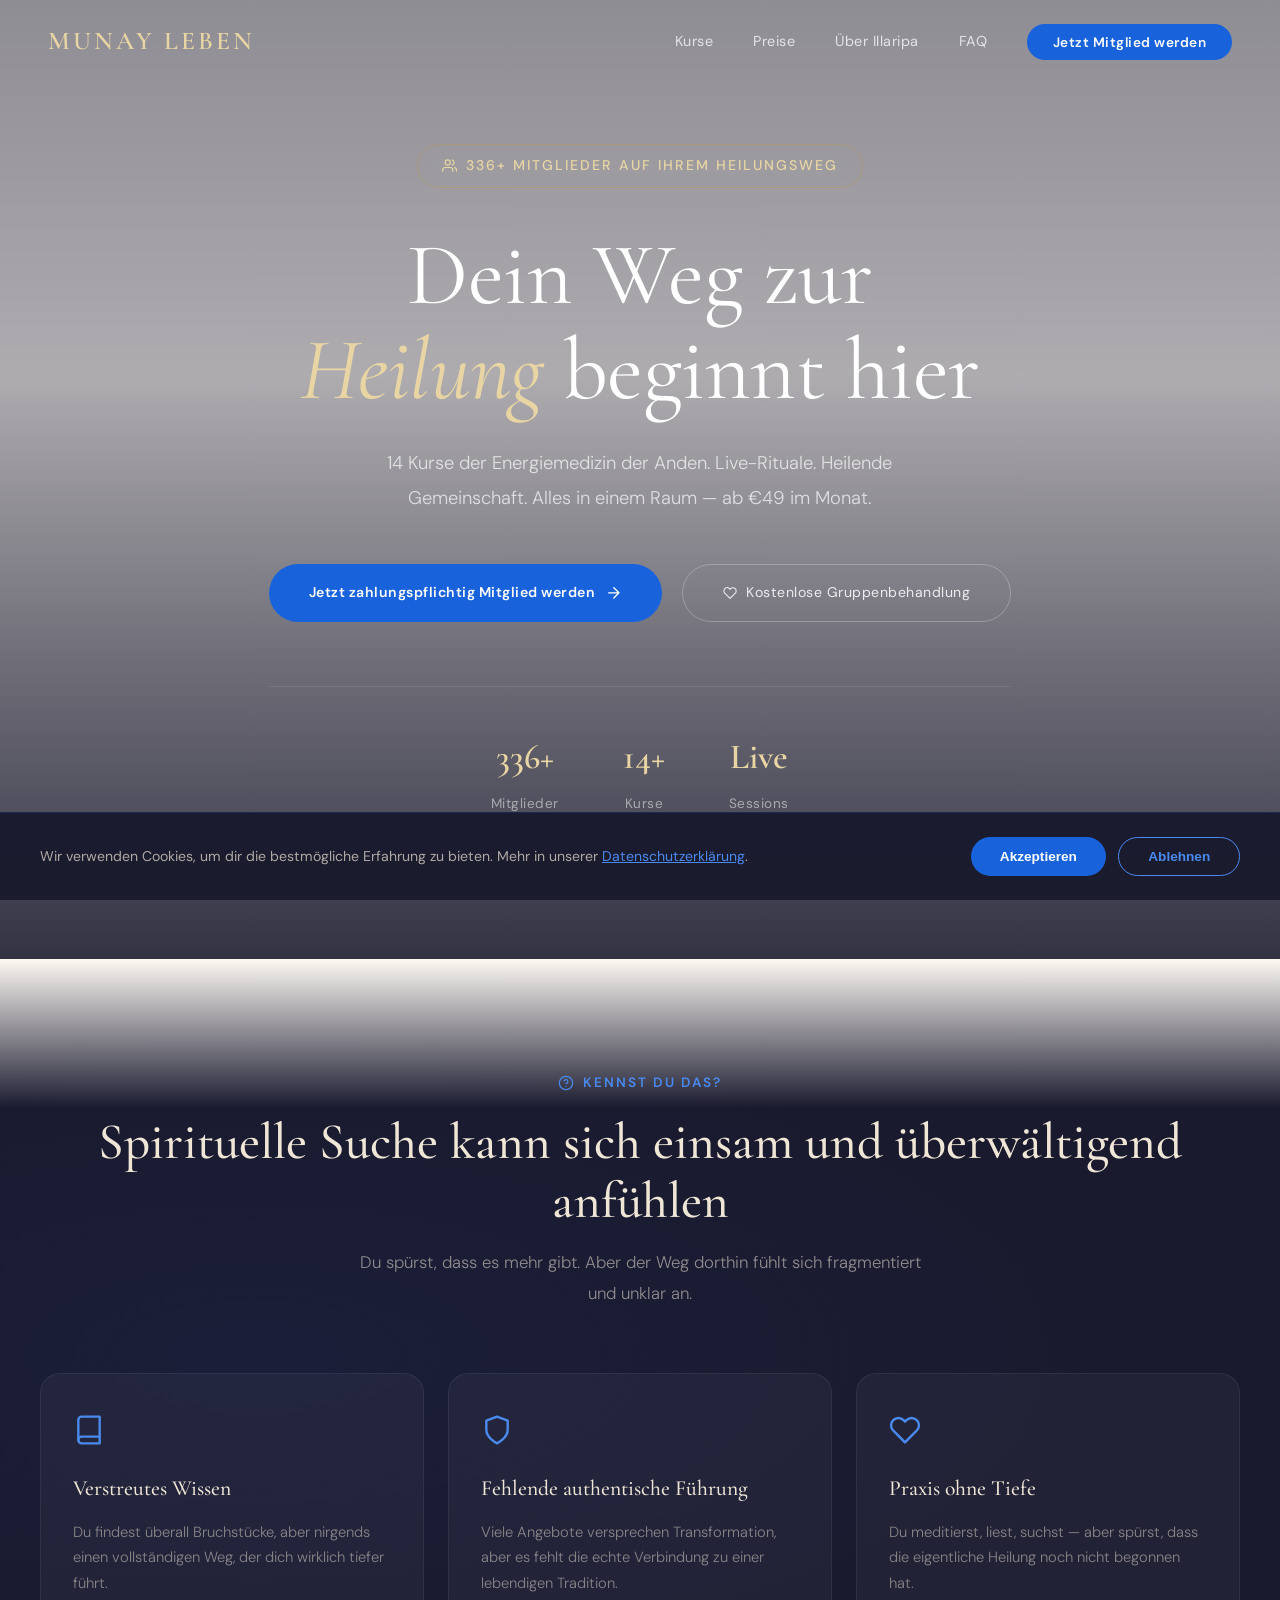
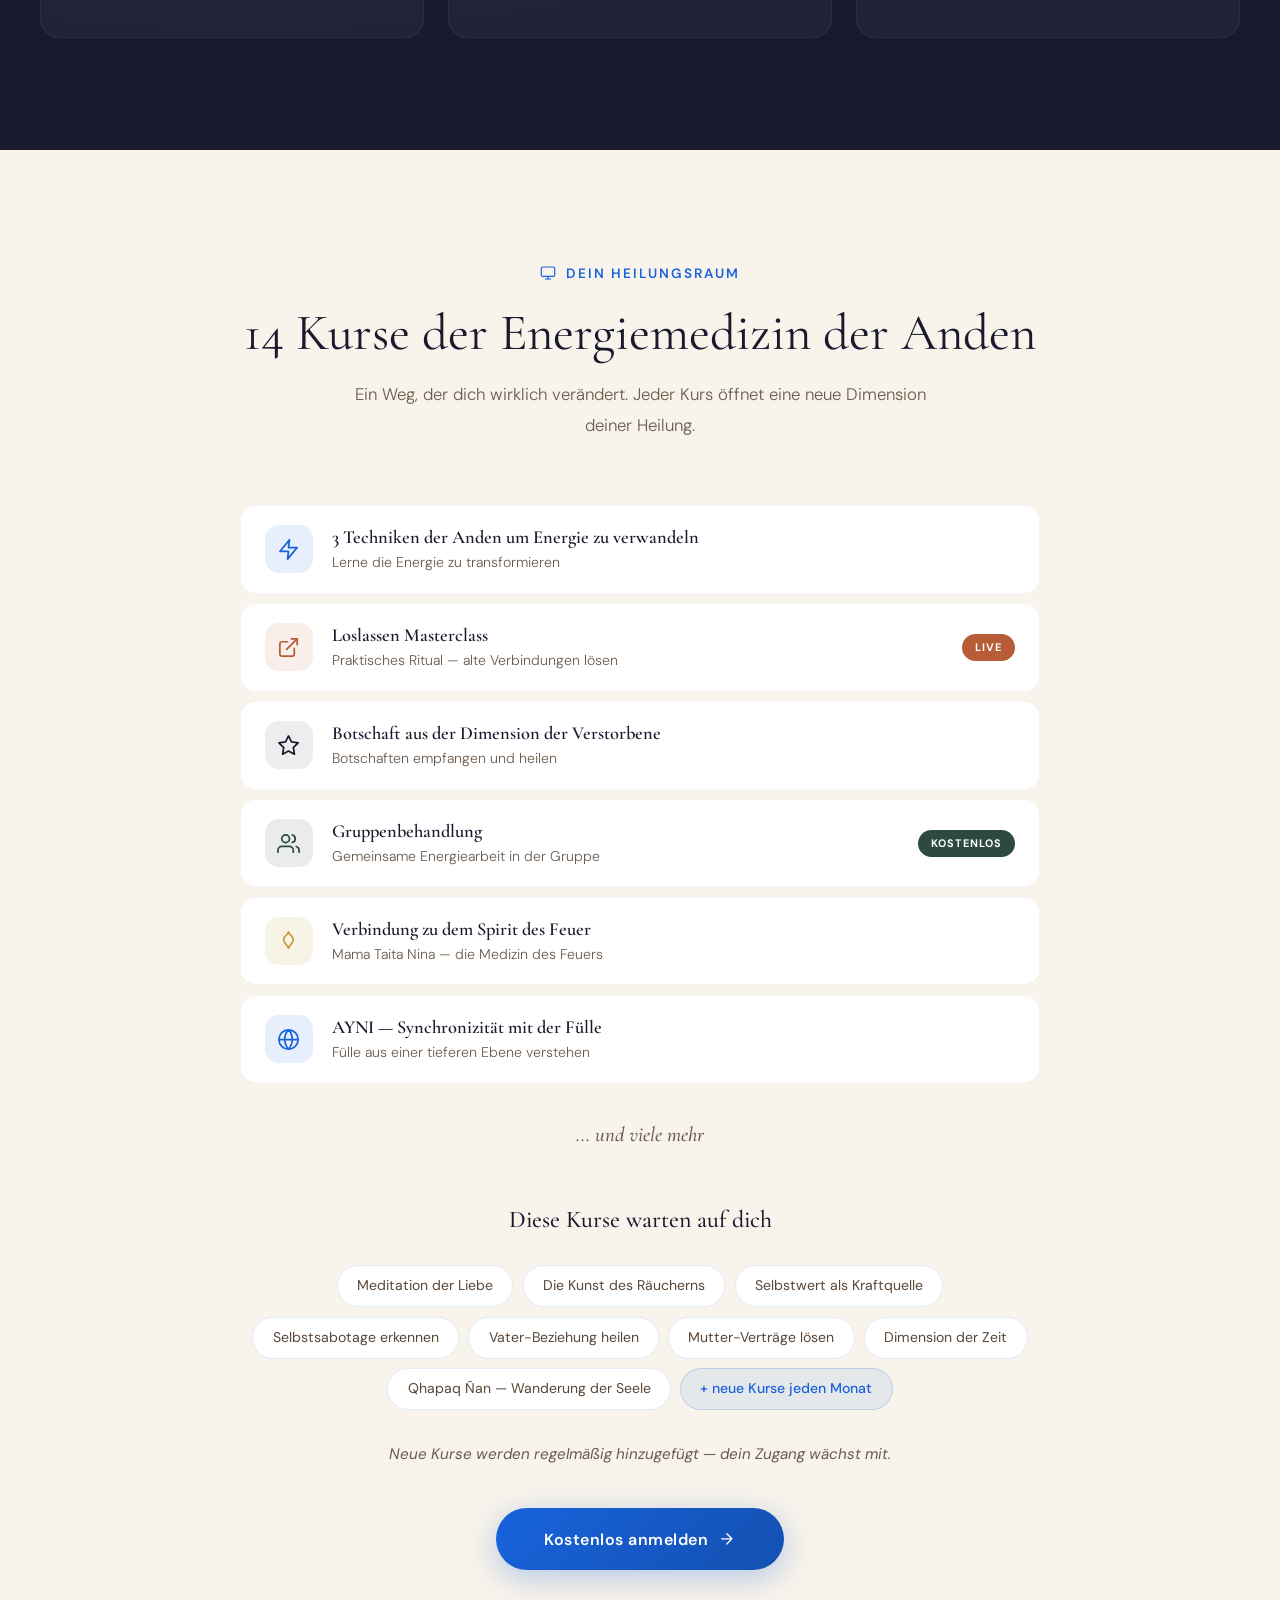
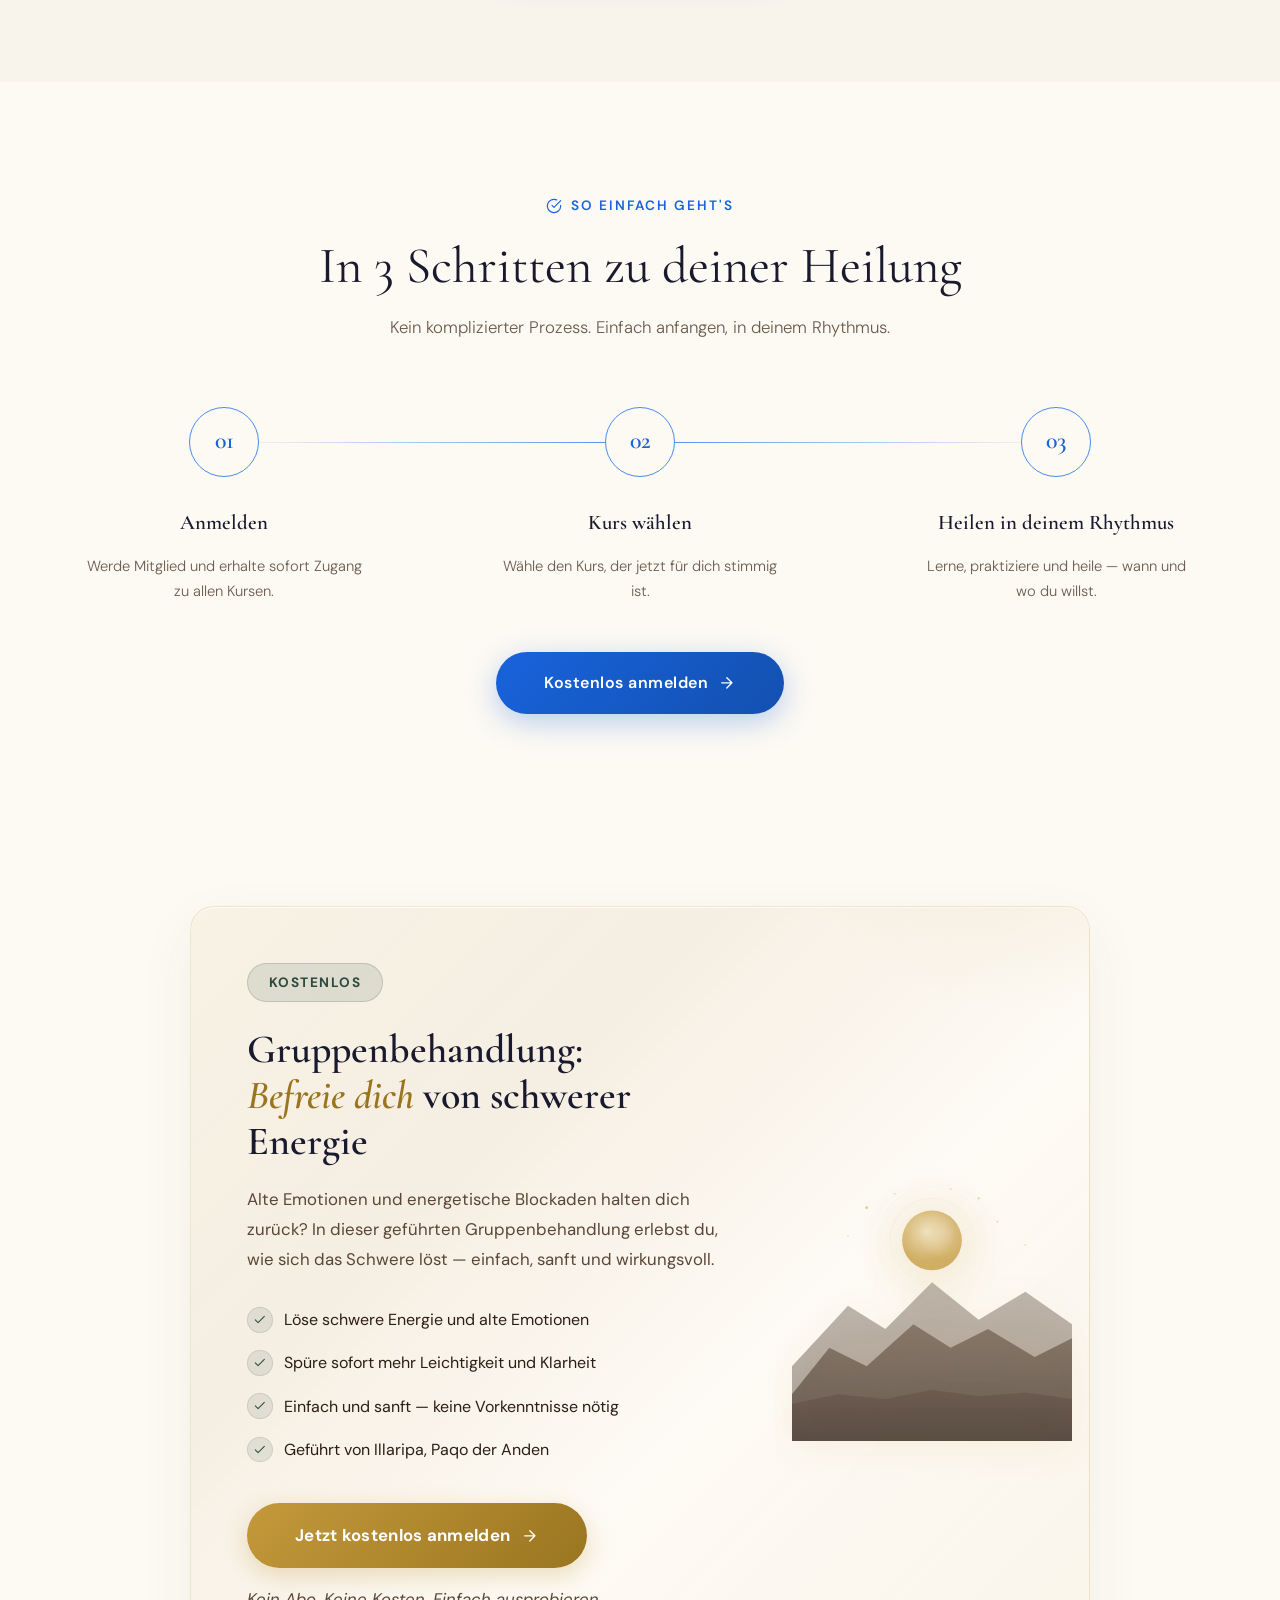
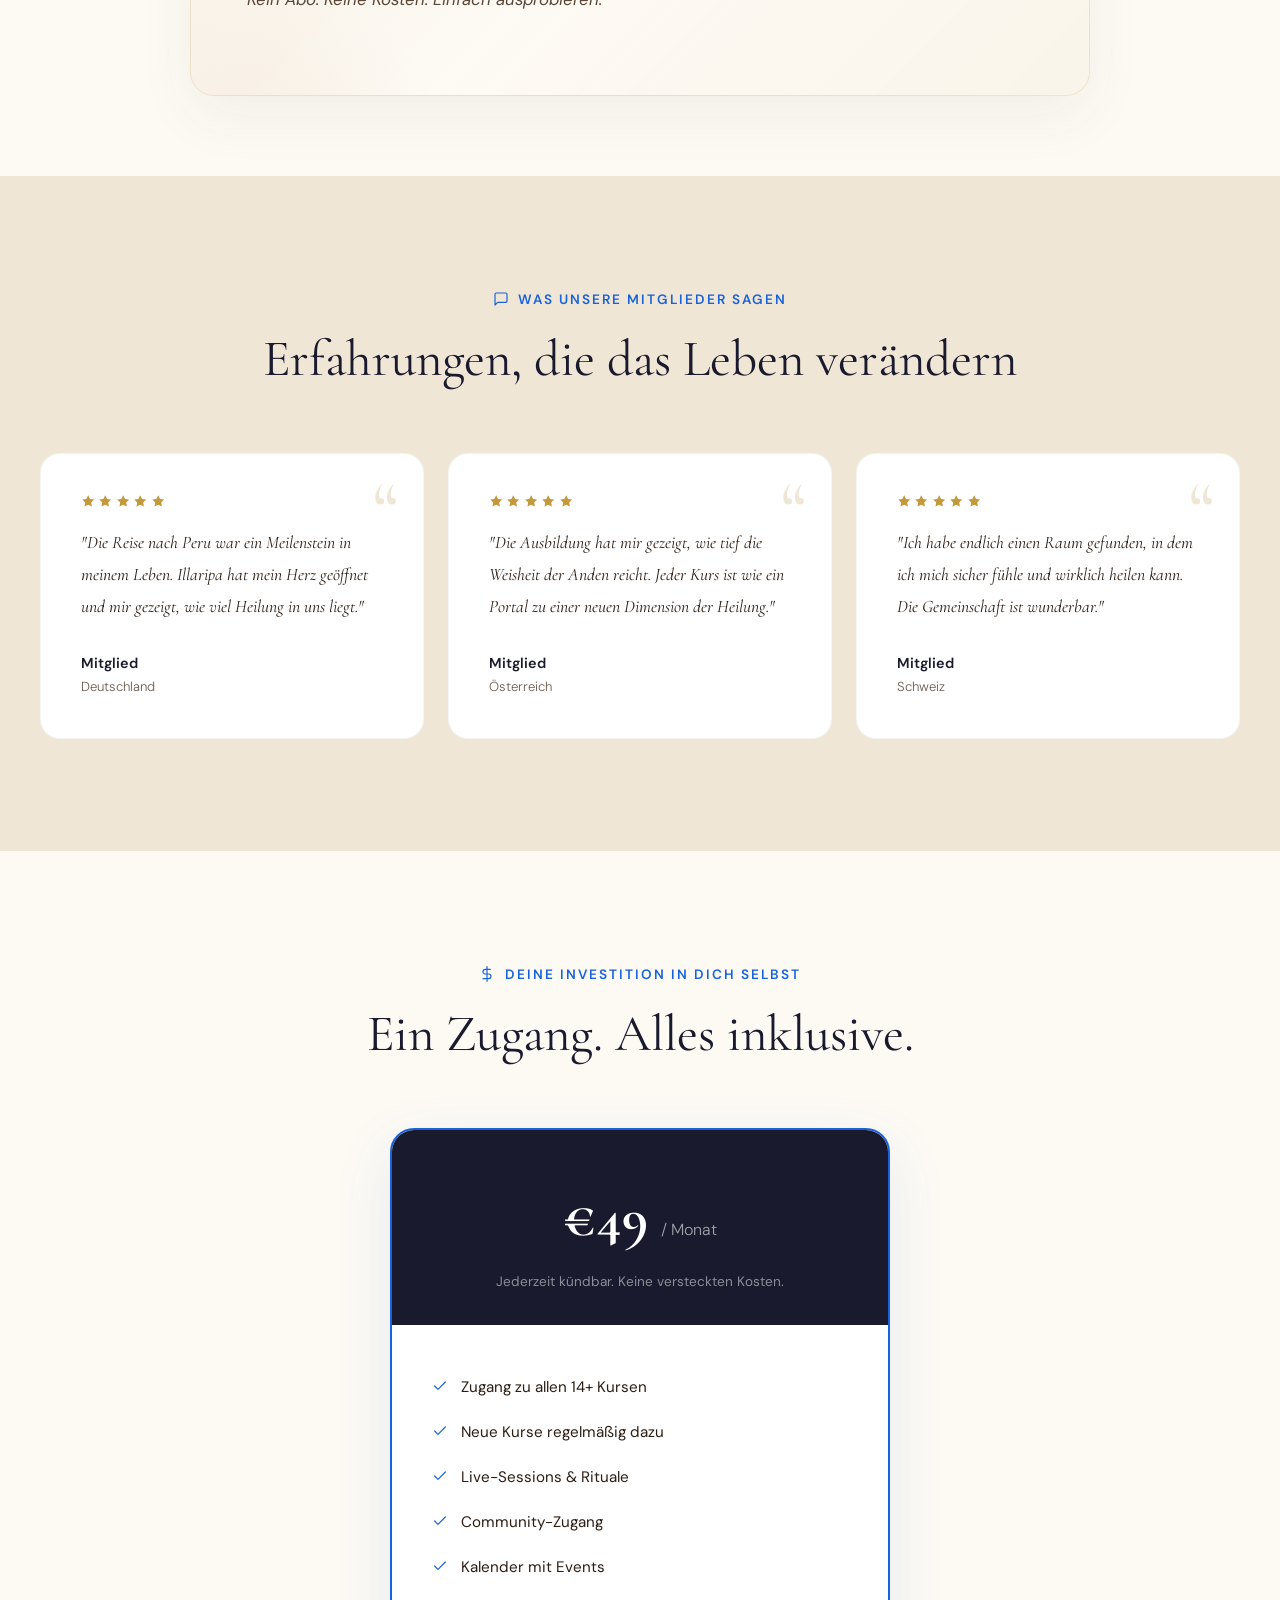
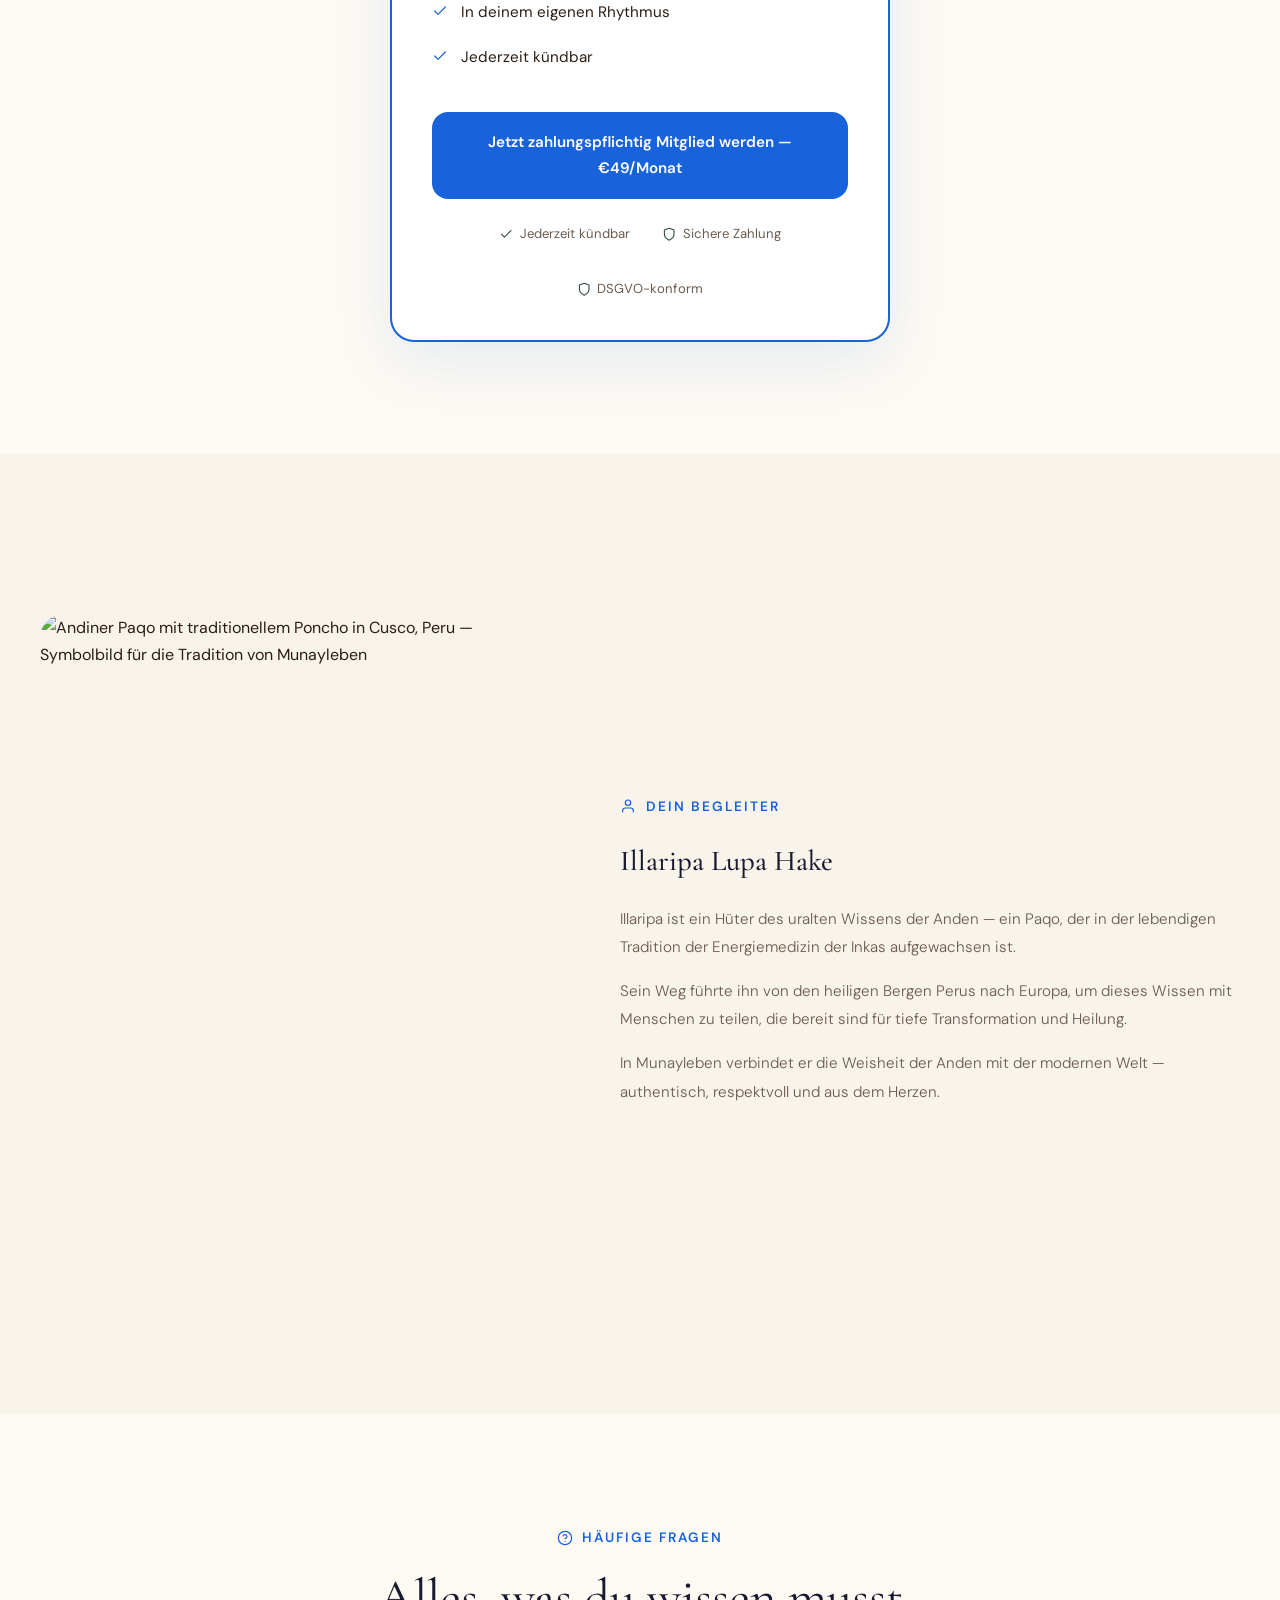
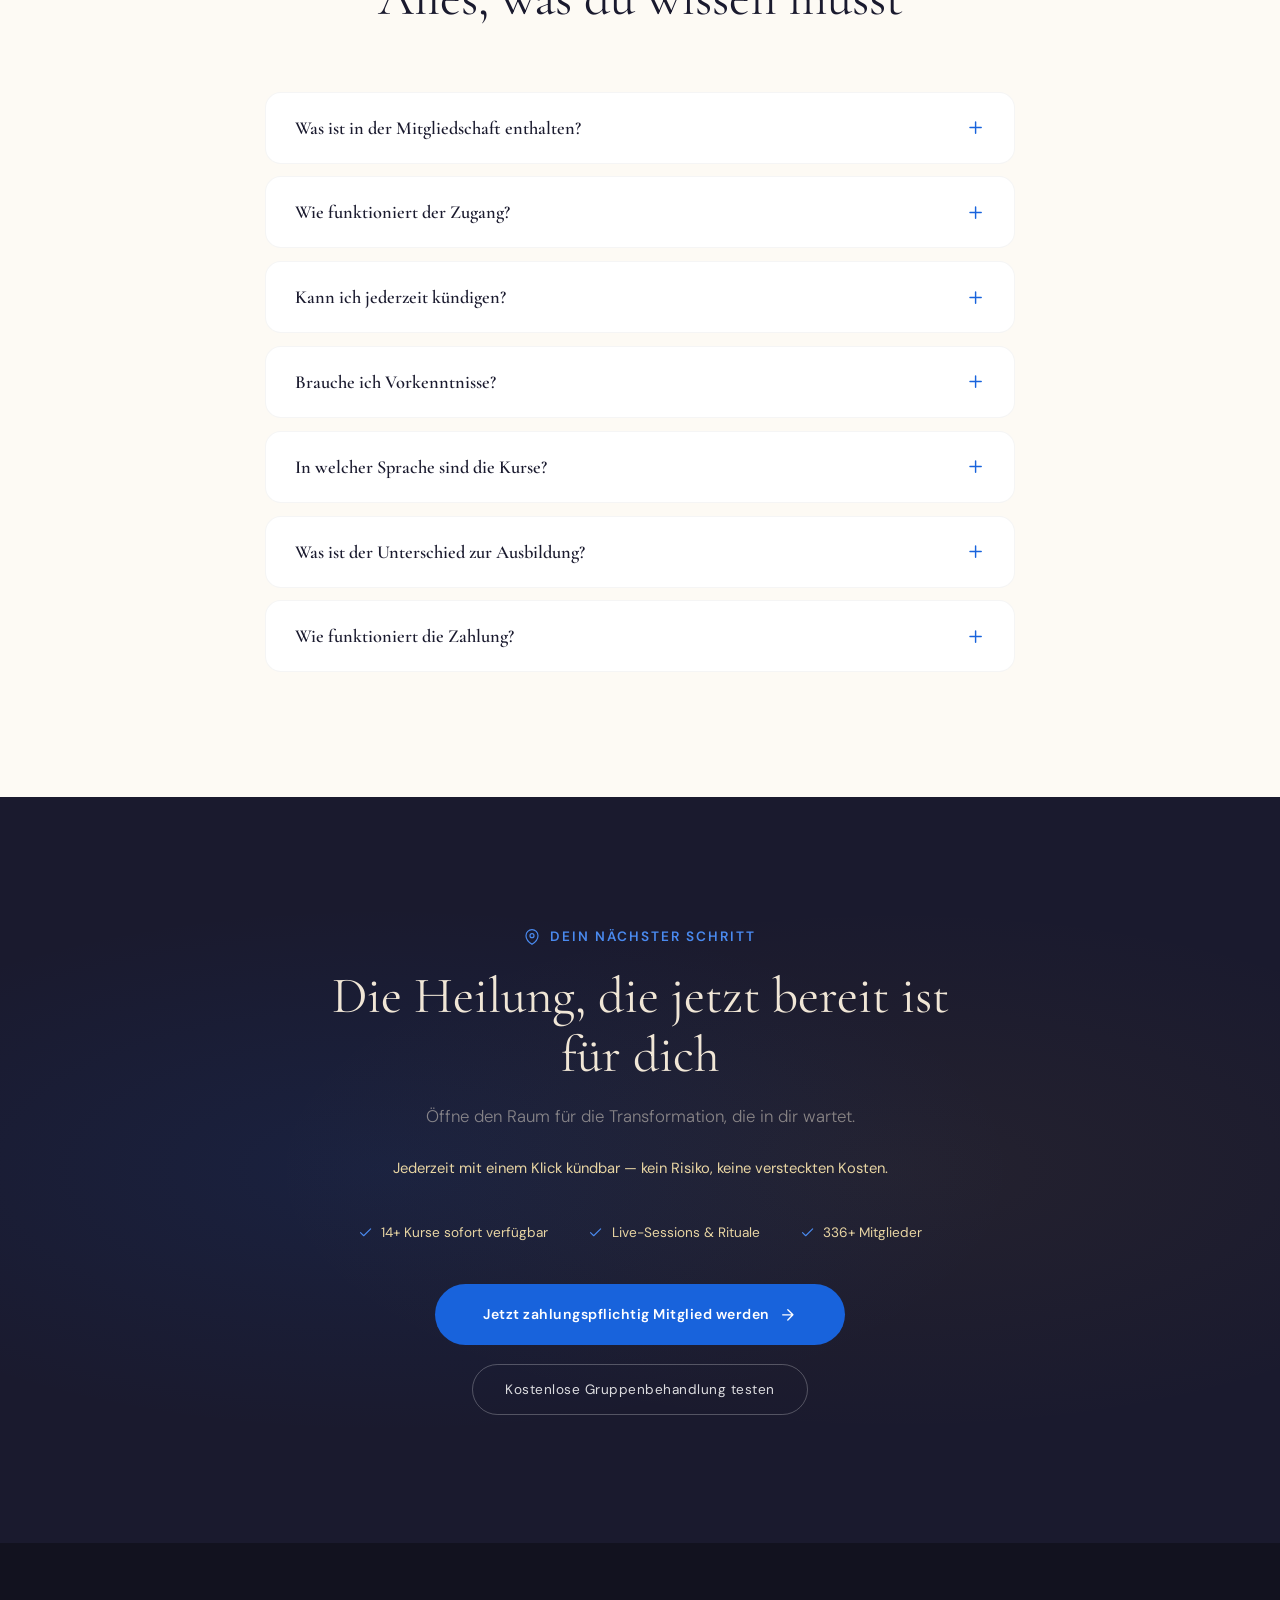
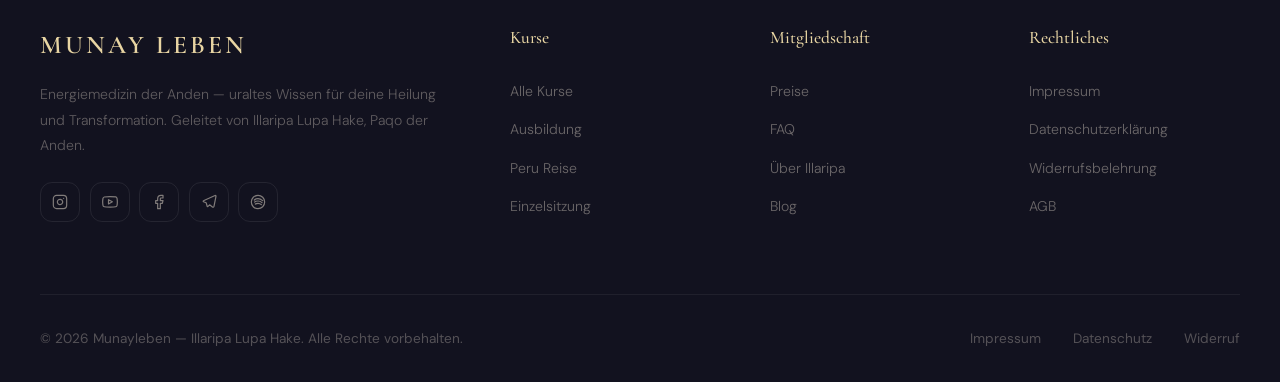
==== commit 768e1637: "feat: add mountains + moon SVG illustration to lead magnet section" ====
--- a/index.html
+++ b/index.html
@@ -323,7 +323,61 @@
                 <p class="lead-magnet-hint">Kein Abo. Keine Kosten. Einfach ausprobieren.</p>
             </div>
             <div class="lead-magnet-visual">
-                <div class="lead-magnet-glow"></div>
+                <svg class="lead-magnet-illustration" viewBox="0 0 300 300" fill="none">
+                    <!-- Sky glow -->
+                    <circle cx="150" cy="90" r="80" fill="url(#skyGlow)" opacity="0.3"/>
+                    <!-- Moon -->
+                    <circle cx="150" cy="85" r="32" fill="url(#moonGrad)" opacity="0.9"/>
+                    <circle cx="162" cy="78" r="28" fill="url(#moonShadow)" opacity="0.3"/>
+                    <!-- Moon glow rays -->
+                    <circle cx="150" cy="85" r="45" stroke="url(#rayGrad)" stroke-width="0.5" opacity="0.4"/>
+                    <circle cx="150" cy="85" r="58" stroke="url(#rayGrad)" stroke-width="0.3" opacity="0.25"/>
+                    <!-- Stars -->
+                    <circle cx="80" cy="50" r="1.5" fill="#C4993B" opacity="0.6"/>
+                    <circle cx="220" cy="65" r="1" fill="#C4993B" opacity="0.5"/>
+                    <circle cx="110" cy="35" r="1" fill="#C4993B" opacity="0.4"/>
+                    <circle cx="200" cy="40" r="1.5" fill="#C4993B" opacity="0.35"/>
+                    <circle cx="170" cy="30" r="0.8" fill="#C4993B" opacity="0.5"/>
+                    <circle cx="250" cy="90" r="1" fill="#C4993B" opacity="0.3"/>
+                    <circle cx="60" cy="80" r="0.8" fill="#C4993B" opacity="0.45"/>
+                    <!-- Mountains back -->
+                    <path d="M0 220 L60 155 L100 180 L150 130 L200 170 L250 140 L300 175 L300 300 L0 300Z" fill="url(#mtBack)" opacity="0.5"/>
+                    <!-- Mountains front -->
+                    <path d="M0 250 L40 200 L80 220 L130 175 L170 200 L210 180 L260 210 L300 190 L300 300 L0 300Z" fill="url(#mtFront)" opacity="0.7"/>
+                    <!-- Ground -->
+                    <path d="M0 260 L50 250 L100 255 L150 245 L200 252 L250 248 L300 255 L300 300 L0 300Z" fill="url(#ground)" opacity="0.5"/>
+                    <!-- Defs -->
+                    <defs>
+                        <radialGradient id="skyGlow" cx="50%" cy="50%">
+                            <stop offset="0%" stop-color="#C4993B" stop-opacity="0.4"/>
+                            <stop offset="100%" stop-color="#C4993B" stop-opacity="0"/>
+                        </radialGradient>
+                        <radialGradient id="moonGrad" cx="40%" cy="35%">
+                            <stop offset="0%" stop-color="#E8D5A3"/>
+                            <stop offset="100%" stop-color="#C4993B"/>
+                        </radialGradient>
+                        <radialGradient id="moonShadow" cx="50%" cy="50%">
+                            <stop offset="0%" stop-color="#FDFAF4"/>
+                            <stop offset="100%" stop-color="#FDFAF4" stop-opacity="0"/>
+                        </radialGradient>
+                        <linearGradient id="rayGrad" x1="0%" y1="0%" x2="100%" y2="100%">
+                            <stop offset="0%" stop-color="#C4993B" stop-opacity="0.5"/>
+                            <stop offset="100%" stop-color="#C4993B" stop-opacity="0"/>
+                        </linearGradient>
+                        <linearGradient id="mtBack" x1="0%" y1="0%" x2="0%" y2="100%">
+                            <stop offset="0%" stop-color="#6B5B4E"/>
+                            <stop offset="100%" stop-color="#4A3228"/>
+                        </linearGradient>
+                        <linearGradient id="mtFront" x1="0%" y1="0%" x2="0%" y2="100%">
+                            <stop offset="0%" stop-color="#5A4636"/>
+                            <stop offset="100%" stop-color="#2C1E14"/>
+                        </linearGradient>
+                        <linearGradient id="ground" x1="0%" y1="0%" x2="0%" y2="100%">
+                            <stop offset="0%" stop-color="#4A3228"/>
+                            <stop offset="100%" stop-color="#2C1E14"/>
+                        </linearGradient>
+                    </defs>
+                </svg>
             </div>
         </div>
     </div>
--- a/assets/css/main.css
+++ b/assets/css/main.css
@@ -790,41 +790,21 @@
     z-index: 1;
 }
 
-.lead-magnet-glow {
-    width: 180px;
-    height: 180px;
-    border-radius: 50%;
-    background: radial-gradient(circle,
-        rgba(196, 153, 59, 0.2) 0%,
-        rgba(196, 153, 59, 0.08) 40%,
-        transparent 70%
-    );
-    position: relative;
-    animation: sacredPulse 6s ease-in-out infinite;
-    border: 1px solid rgba(196, 153, 59, 0.1);
-}
-
-.lead-magnet-glow::before {
-    content: '';
-    position: absolute;
-    inset: 20px;
-    border-radius: 50%;
-    border: 1px solid rgba(196, 153, 59, 0.12);
-    animation: sacredPulse 6s ease-in-out infinite reverse;
-}
-
-.lead-magnet-glow::after {
-    content: '';
-    position: absolute;
-    inset: 50px;
-    border-radius: 50%;
-    background: radial-gradient(circle, rgba(196, 153, 59, 0.15) 0%, transparent 70%);
-    border: 1px solid rgba(196, 153, 59, 0.08);
-}
-
-@keyframes sacredPulse {
-    0%, 100% { transform: scale(1); opacity: 0.6; }
-    50% { transform: scale(1.08); opacity: 1; }
+.lead-magnet-illustration {
+    width: 100%;
+    max-width: 280px;
+    height: auto;
+    opacity: 0.85;
+    filter: drop-shadow(0 4px 20px rgba(196, 153, 59, 0.15));
+}
+
+.lead-magnet-illustration circle[r="32"] {
+    animation: moonGlow 6s ease-in-out infinite;
+}
+
+@keyframes moonGlow {
+    0%, 100% { opacity: 0.9; filter: brightness(1); }
+    50% { opacity: 1; filter: brightness(1.15); }
 }
 
 @media (max-width: 768px) {
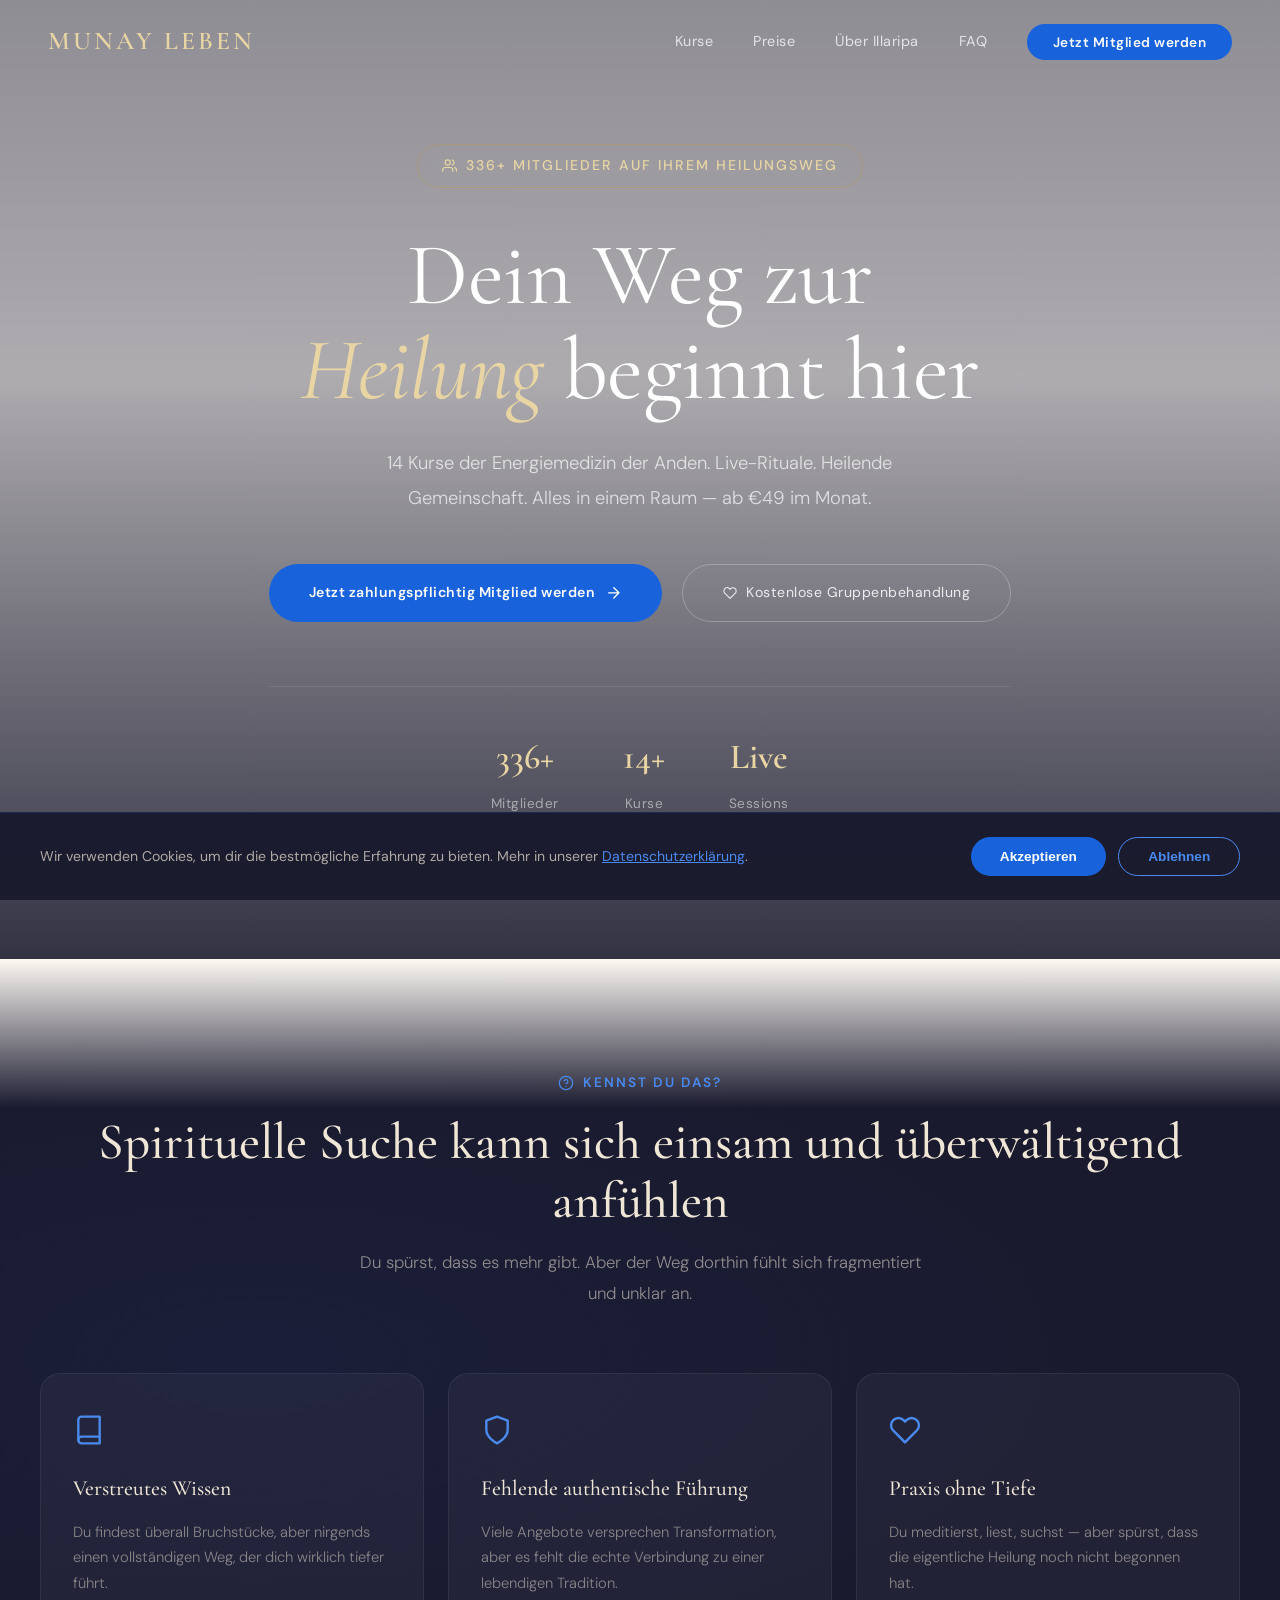
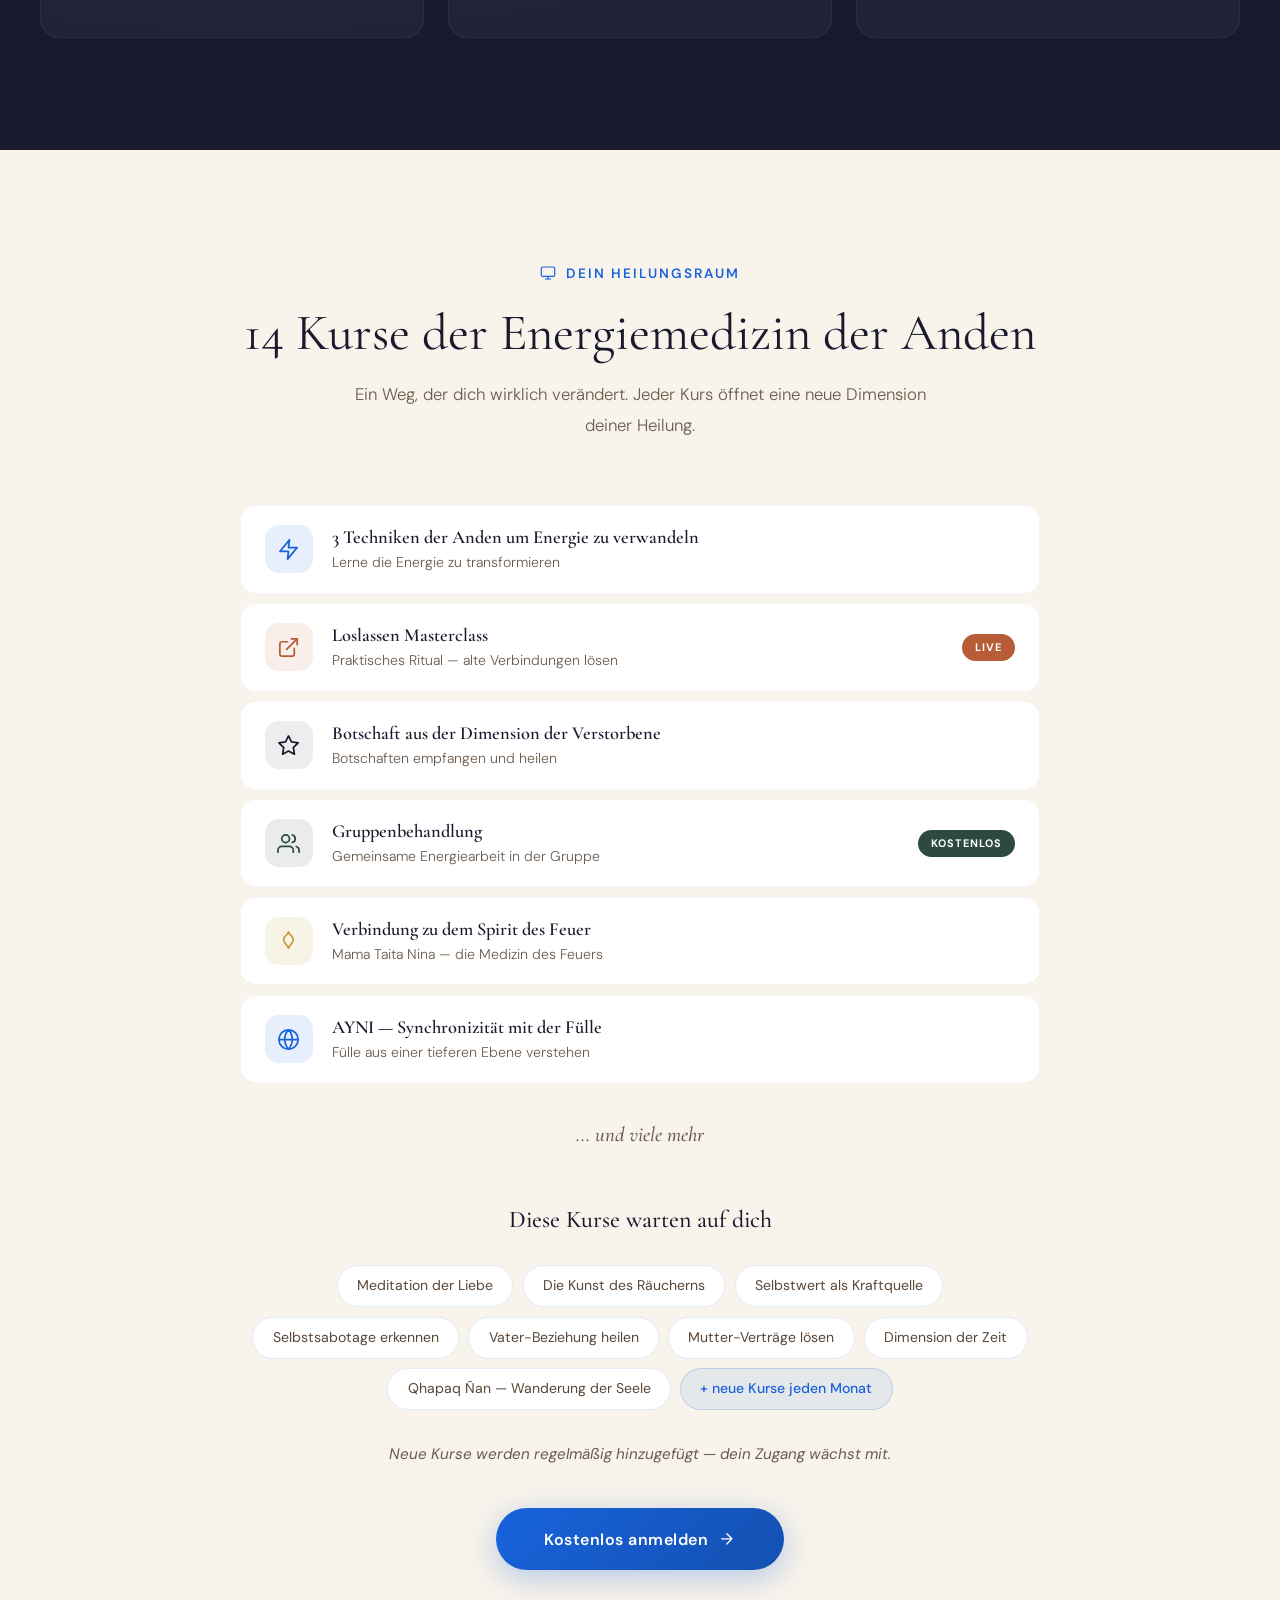
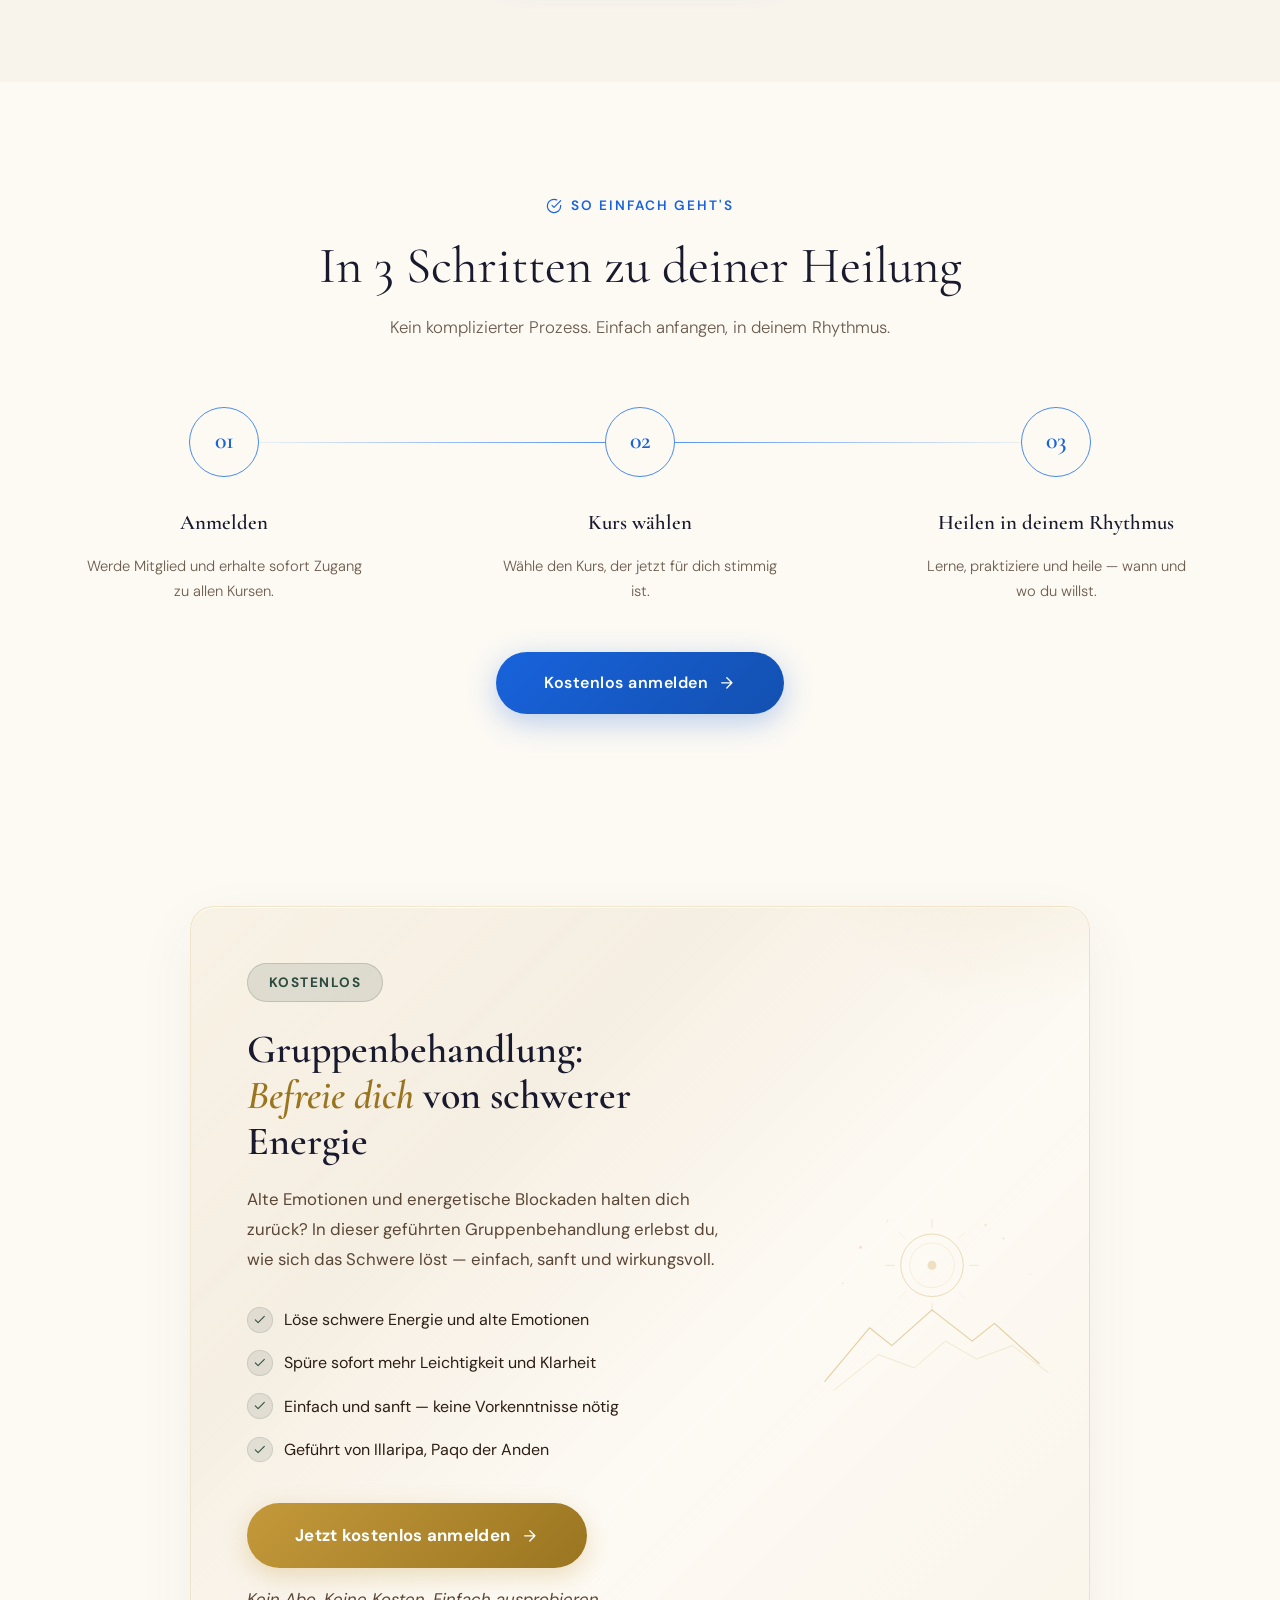
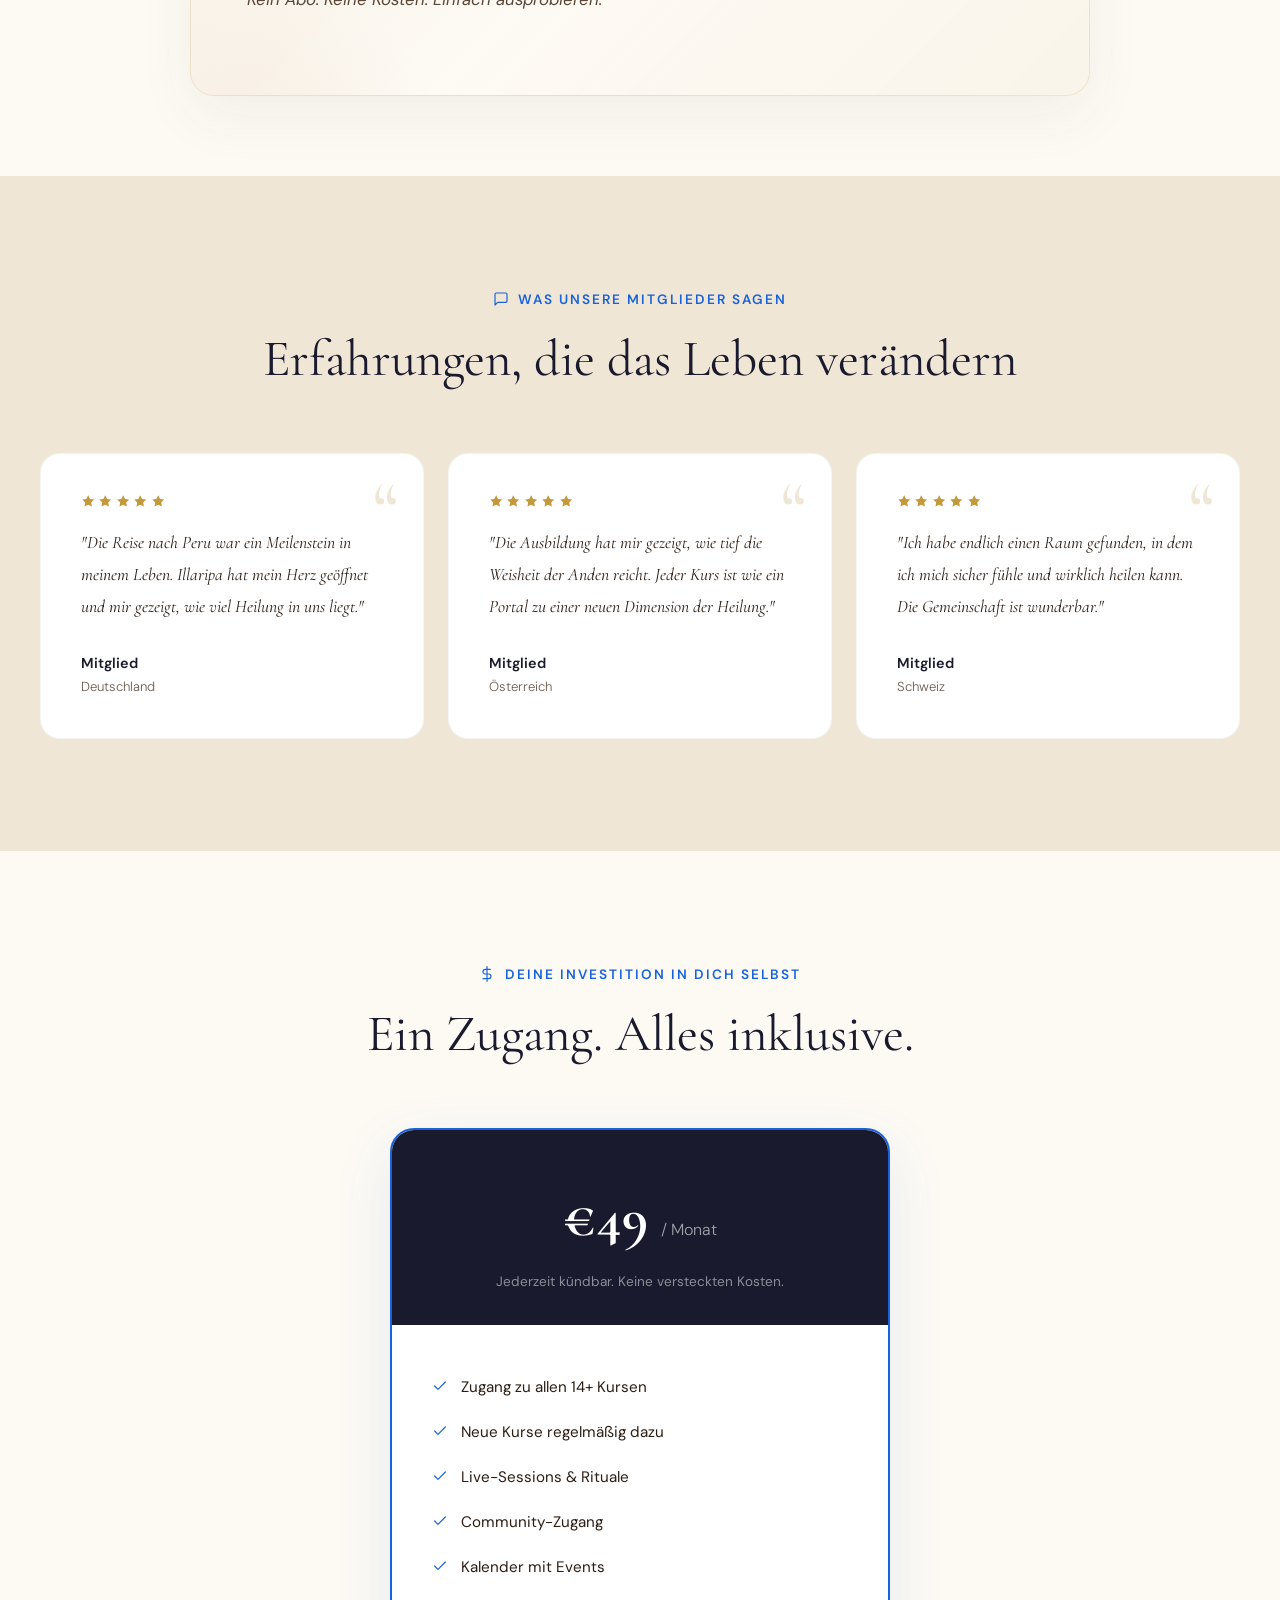
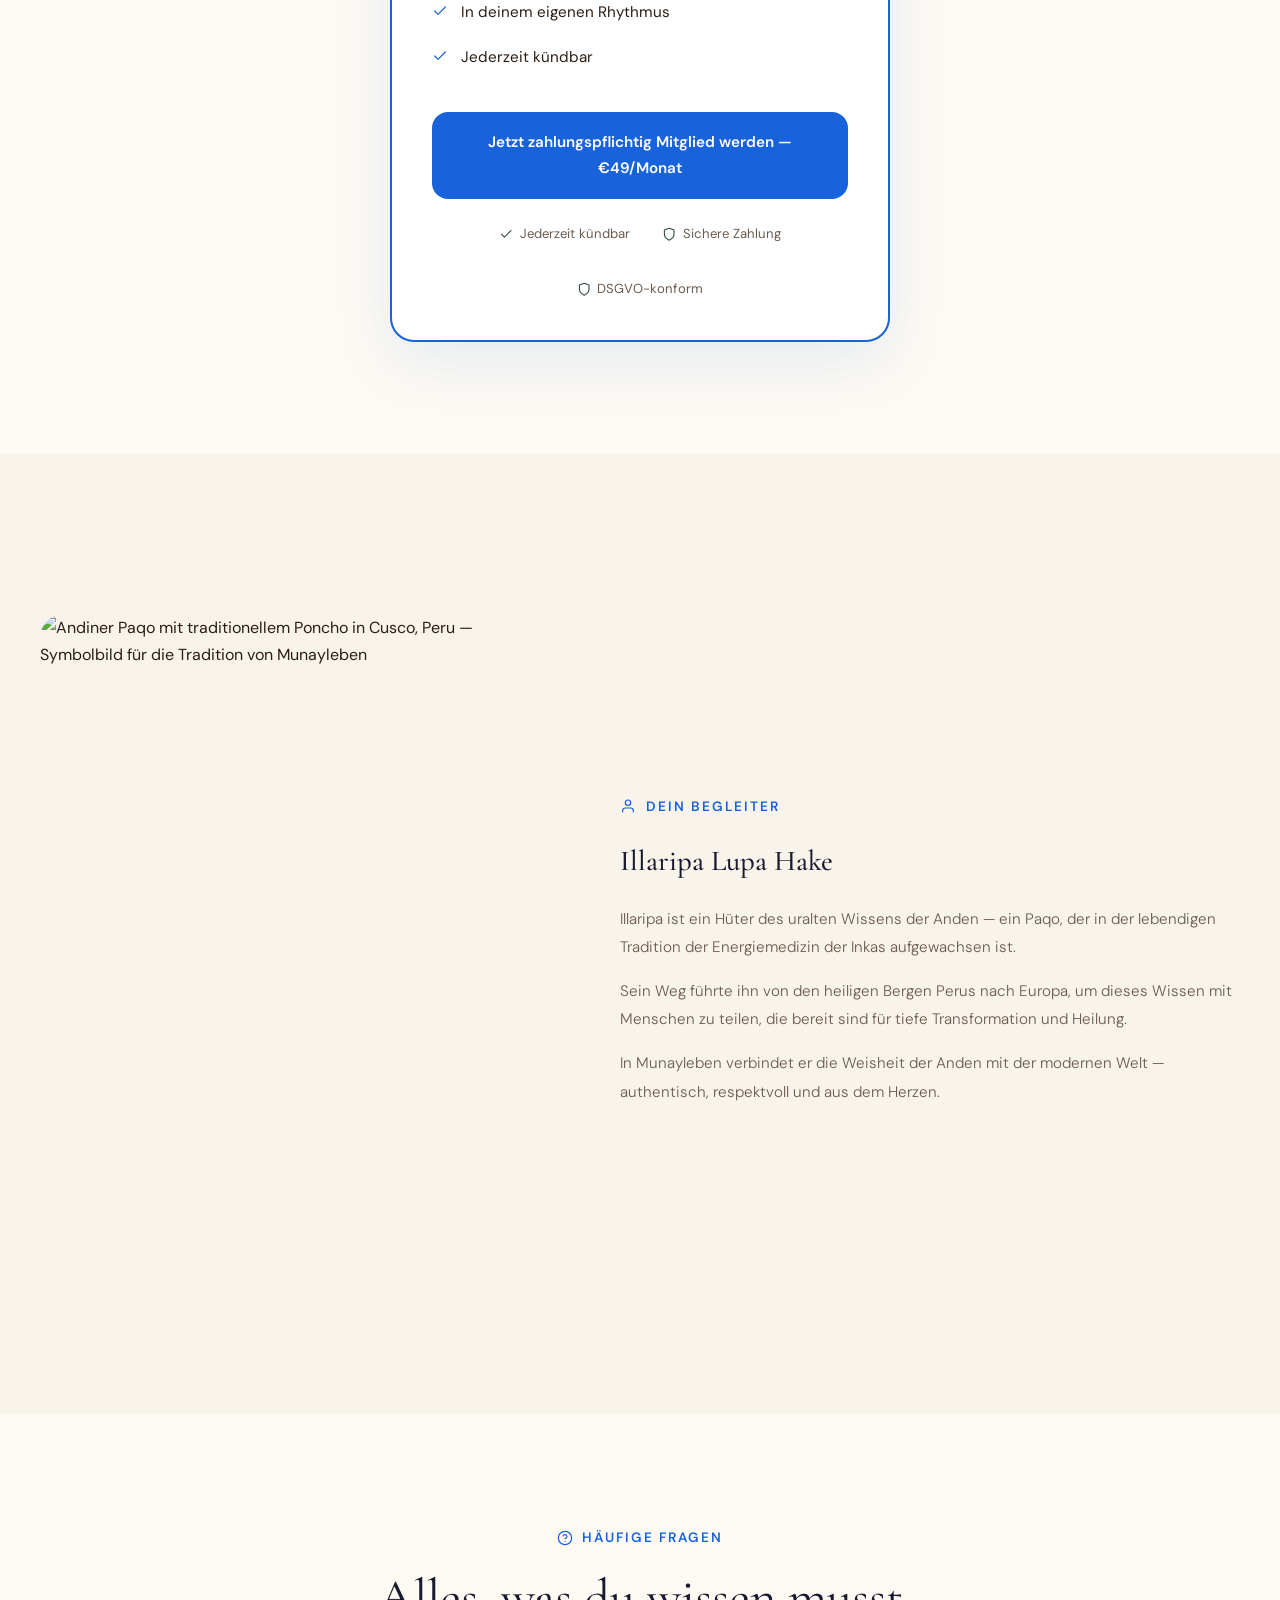
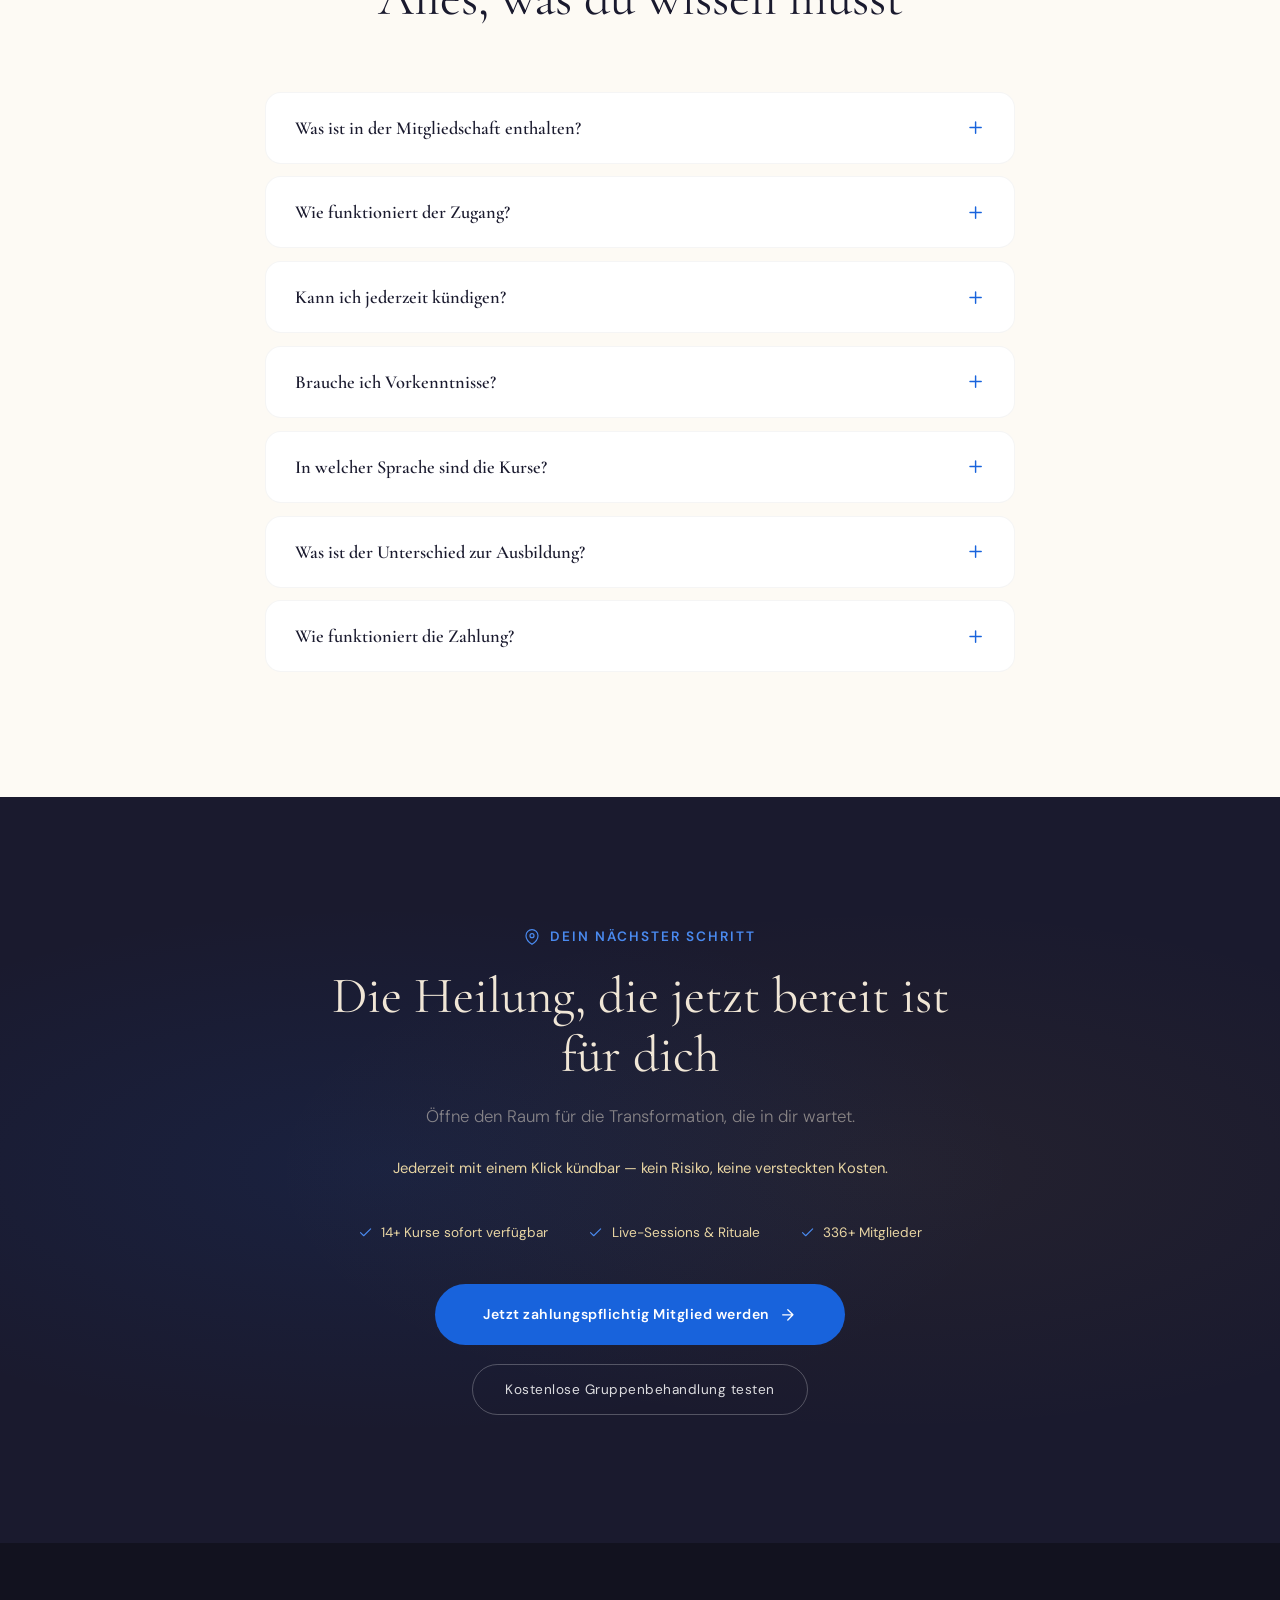
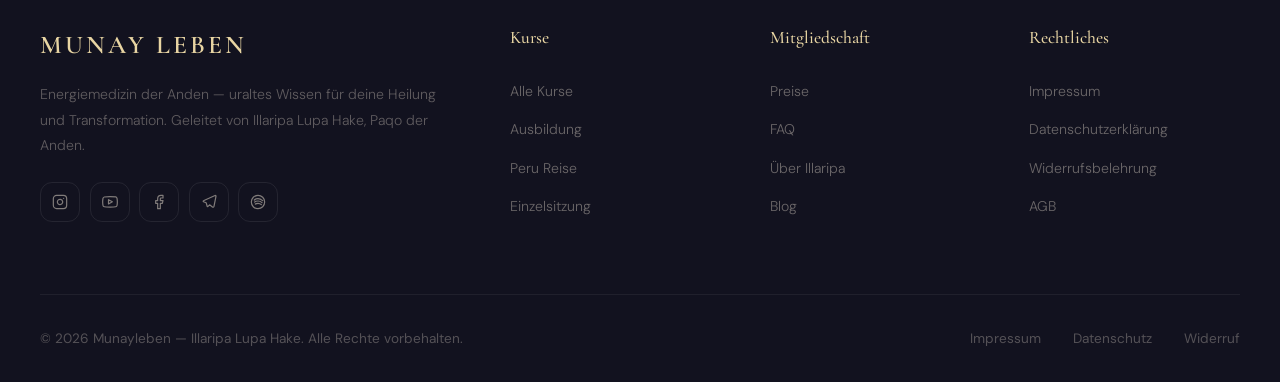
==== commit 31c36dfb: "redesign: minimal line art mountains + sun with gold strokes" ====
--- a/index.html
+++ b/index.html
@@ -323,60 +323,30 @@
                 <p class="lead-magnet-hint">Kein Abo. Keine Kosten. Einfach ausprobieren.</p>
             </div>
             <div class="lead-magnet-visual">
-                <svg class="lead-magnet-illustration" viewBox="0 0 300 300" fill="none">
-                    <!-- Sky glow -->
-                    <circle cx="150" cy="90" r="80" fill="url(#skyGlow)" opacity="0.3"/>
-                    <!-- Moon -->
-                    <circle cx="150" cy="85" r="32" fill="url(#moonGrad)" opacity="0.9"/>
-                    <circle cx="162" cy="78" r="28" fill="url(#moonShadow)" opacity="0.3"/>
-                    <!-- Moon glow rays -->
-                    <circle cx="150" cy="85" r="45" stroke="url(#rayGrad)" stroke-width="0.5" opacity="0.4"/>
-                    <circle cx="150" cy="85" r="58" stroke="url(#rayGrad)" stroke-width="0.3" opacity="0.25"/>
+                <svg class="lead-magnet-illustration" viewBox="0 0 280 280" fill="none">
+                    <!-- Sun/moon circle -->
+                    <circle cx="140" cy="100" r="35" stroke="#C4993B" stroke-width="1" opacity="0.4"/>
+                    <circle cx="140" cy="100" r="25" stroke="#C4993B" stroke-width="0.6" opacity="0.25"/>
+                    <circle cx="140" cy="100" r="5" fill="#C4993B" opacity="0.3"/>
+                    <!-- Rays -->
+                    <line x1="140" y1="58" x2="140" y2="48" stroke="#C4993B" stroke-width="0.8" opacity="0.3"/>
+                    <line x1="140" y1="142" x2="140" y2="152" stroke="#C4993B" stroke-width="0.8" opacity="0.3"/>
+                    <line x1="98" y1="100" x2="88" y2="100" stroke="#C4993B" stroke-width="0.8" opacity="0.3"/>
+                    <line x1="182" y1="100" x2="192" y2="100" stroke="#C4993B" stroke-width="0.8" opacity="0.3"/>
+                    <line x1="110" y1="70" x2="103" y2="63" stroke="#C4993B" stroke-width="0.6" opacity="0.2"/>
+                    <line x1="170" y1="70" x2="177" y2="63" stroke="#C4993B" stroke-width="0.6" opacity="0.2"/>
+                    <line x1="110" y1="130" x2="103" y2="137" stroke="#C4993B" stroke-width="0.6" opacity="0.2"/>
+                    <line x1="170" y1="130" x2="177" y2="137" stroke="#C4993B" stroke-width="0.6" opacity="0.2"/>
+                    <!-- Mountains -->
+                    <path d="M20 230 L70 170 L95 190 L140 150 L185 185 L210 165 L260 210" stroke="#C4993B" stroke-width="1.2" stroke-linecap="round" stroke-linejoin="round" opacity="0.5" fill="none"/>
+                    <path d="M30 240 L80 200 L120 215 L155 185 L190 205 L230 190 L270 220" stroke="#C4993B" stroke-width="0.8" stroke-linecap="round" stroke-linejoin="round" opacity="0.3" fill="none"/>
                     <!-- Stars -->
-                    <circle cx="80" cy="50" r="1.5" fill="#C4993B" opacity="0.6"/>
-                    <circle cx="220" cy="65" r="1" fill="#C4993B" opacity="0.5"/>
-                    <circle cx="110" cy="35" r="1" fill="#C4993B" opacity="0.4"/>
-                    <circle cx="200" cy="40" r="1.5" fill="#C4993B" opacity="0.35"/>
-                    <circle cx="170" cy="30" r="0.8" fill="#C4993B" opacity="0.5"/>
-                    <circle cx="250" cy="90" r="1" fill="#C4993B" opacity="0.3"/>
-                    <circle cx="60" cy="80" r="0.8" fill="#C4993B" opacity="0.45"/>
-                    <!-- Mountains back -->
-                    <path d="M0 220 L60 155 L100 180 L150 130 L200 170 L250 140 L300 175 L300 300 L0 300Z" fill="url(#mtBack)" opacity="0.5"/>
-                    <!-- Mountains front -->
-                    <path d="M0 250 L40 200 L80 220 L130 175 L170 200 L210 180 L260 210 L300 190 L300 300 L0 300Z" fill="url(#mtFront)" opacity="0.7"/>
-                    <!-- Ground -->
-                    <path d="M0 260 L50 250 L100 255 L150 245 L200 252 L250 248 L300 255 L300 300 L0 300Z" fill="url(#ground)" opacity="0.5"/>
-                    <!-- Defs -->
-                    <defs>
-                        <radialGradient id="skyGlow" cx="50%" cy="50%">
-                            <stop offset="0%" stop-color="#C4993B" stop-opacity="0.4"/>
-                            <stop offset="100%" stop-color="#C4993B" stop-opacity="0"/>
-                        </radialGradient>
-                        <radialGradient id="moonGrad" cx="40%" cy="35%">
-                            <stop offset="0%" stop-color="#E8D5A3"/>
-                            <stop offset="100%" stop-color="#C4993B"/>
-                        </radialGradient>
-                        <radialGradient id="moonShadow" cx="50%" cy="50%">
-                            <stop offset="0%" stop-color="#FDFAF4"/>
-                            <stop offset="100%" stop-color="#FDFAF4" stop-opacity="0"/>
-                        </radialGradient>
-                        <linearGradient id="rayGrad" x1="0%" y1="0%" x2="100%" y2="100%">
-                            <stop offset="0%" stop-color="#C4993B" stop-opacity="0.5"/>
-                            <stop offset="100%" stop-color="#C4993B" stop-opacity="0"/>
-                        </linearGradient>
-                        <linearGradient id="mtBack" x1="0%" y1="0%" x2="0%" y2="100%">
-                            <stop offset="0%" stop-color="#6B5B4E"/>
-                            <stop offset="100%" stop-color="#4A3228"/>
-                        </linearGradient>
-                        <linearGradient id="mtFront" x1="0%" y1="0%" x2="0%" y2="100%">
-                            <stop offset="0%" stop-color="#5A4636"/>
-                            <stop offset="100%" stop-color="#2C1E14"/>
-                        </linearGradient>
-                        <linearGradient id="ground" x1="0%" y1="0%" x2="0%" y2="100%">
-                            <stop offset="0%" stop-color="#4A3228"/>
-                            <stop offset="100%" stop-color="#2C1E14"/>
-                        </linearGradient>
-                    </defs>
+                    <circle cx="60" cy="80" r="1.5" fill="#C4993B" opacity="0.3"/>
+                    <circle cx="220" cy="70" r="1" fill="#C4993B" opacity="0.25"/>
+                    <circle cx="90" cy="50" r="1" fill="#C4993B" opacity="0.2"/>
+                    <circle cx="200" cy="55" r="1.5" fill="#C4993B" opacity="0.2"/>
+                    <circle cx="250" cy="110" r="1" fill="#C4993B" opacity="0.15"/>
+                    <circle cx="40" cy="120" r="1" fill="#C4993B" opacity="0.2"/>
                 </svg>
             </div>
         </div>
--- a/assets/css/main.css
+++ b/assets/css/main.css
@@ -792,19 +792,18 @@
 
 .lead-magnet-illustration {
     width: 100%;
-    max-width: 280px;
+    max-width: 250px;
     height: auto;
-    opacity: 0.85;
-    filter: drop-shadow(0 4px 20px rgba(196, 153, 59, 0.15));
-}
-
-.lead-magnet-illustration circle[r="32"] {
-    animation: moonGlow 6s ease-in-out infinite;
-}
-
-@keyframes moonGlow {
-    0%, 100% { opacity: 0.9; filter: brightness(1); }
-    50% { opacity: 1; filter: brightness(1.15); }
+    opacity: 0.9;
+}
+
+.lead-magnet-illustration circle[r="35"] {
+    animation: lineGlow 5s ease-in-out infinite;
+}
+
+@keyframes lineGlow {
+    0%, 100% { opacity: 0.4; }
+    50% { opacity: 0.65; }
 }
 
 @media (max-width: 768px) {
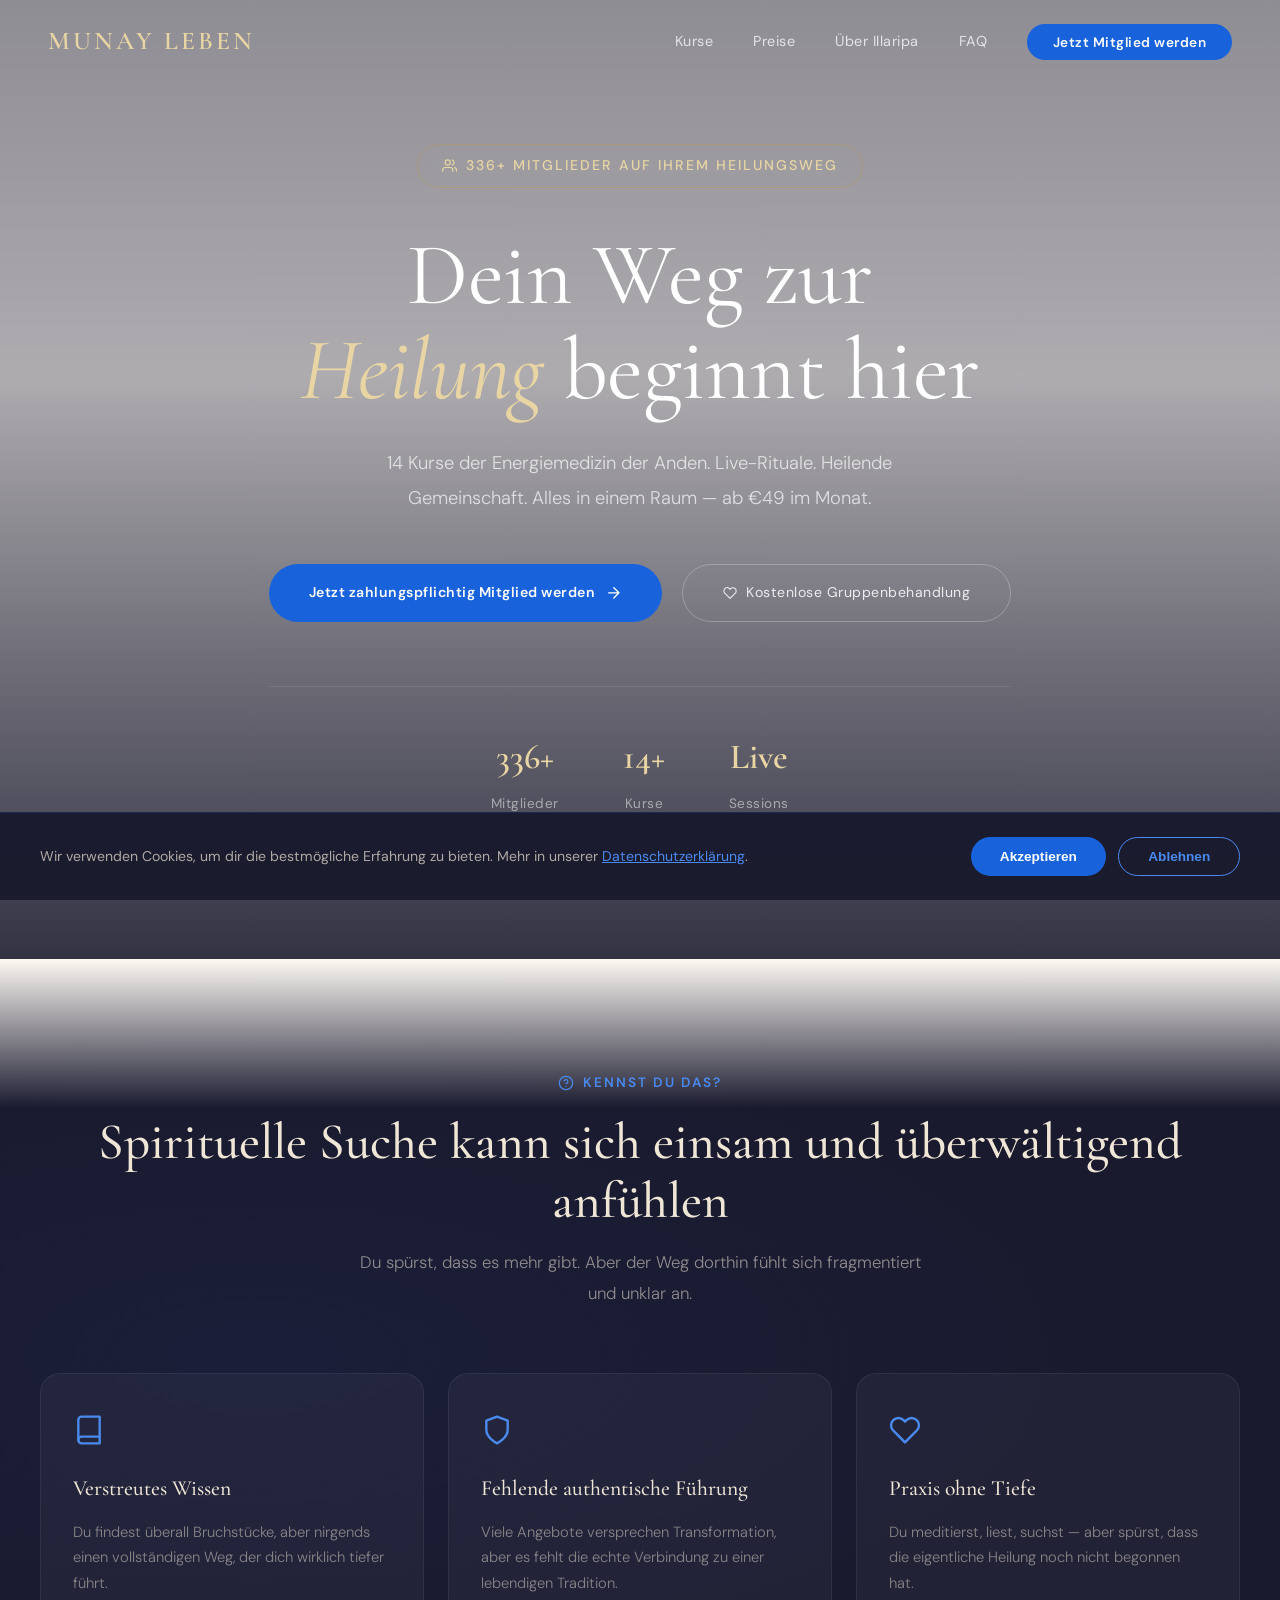
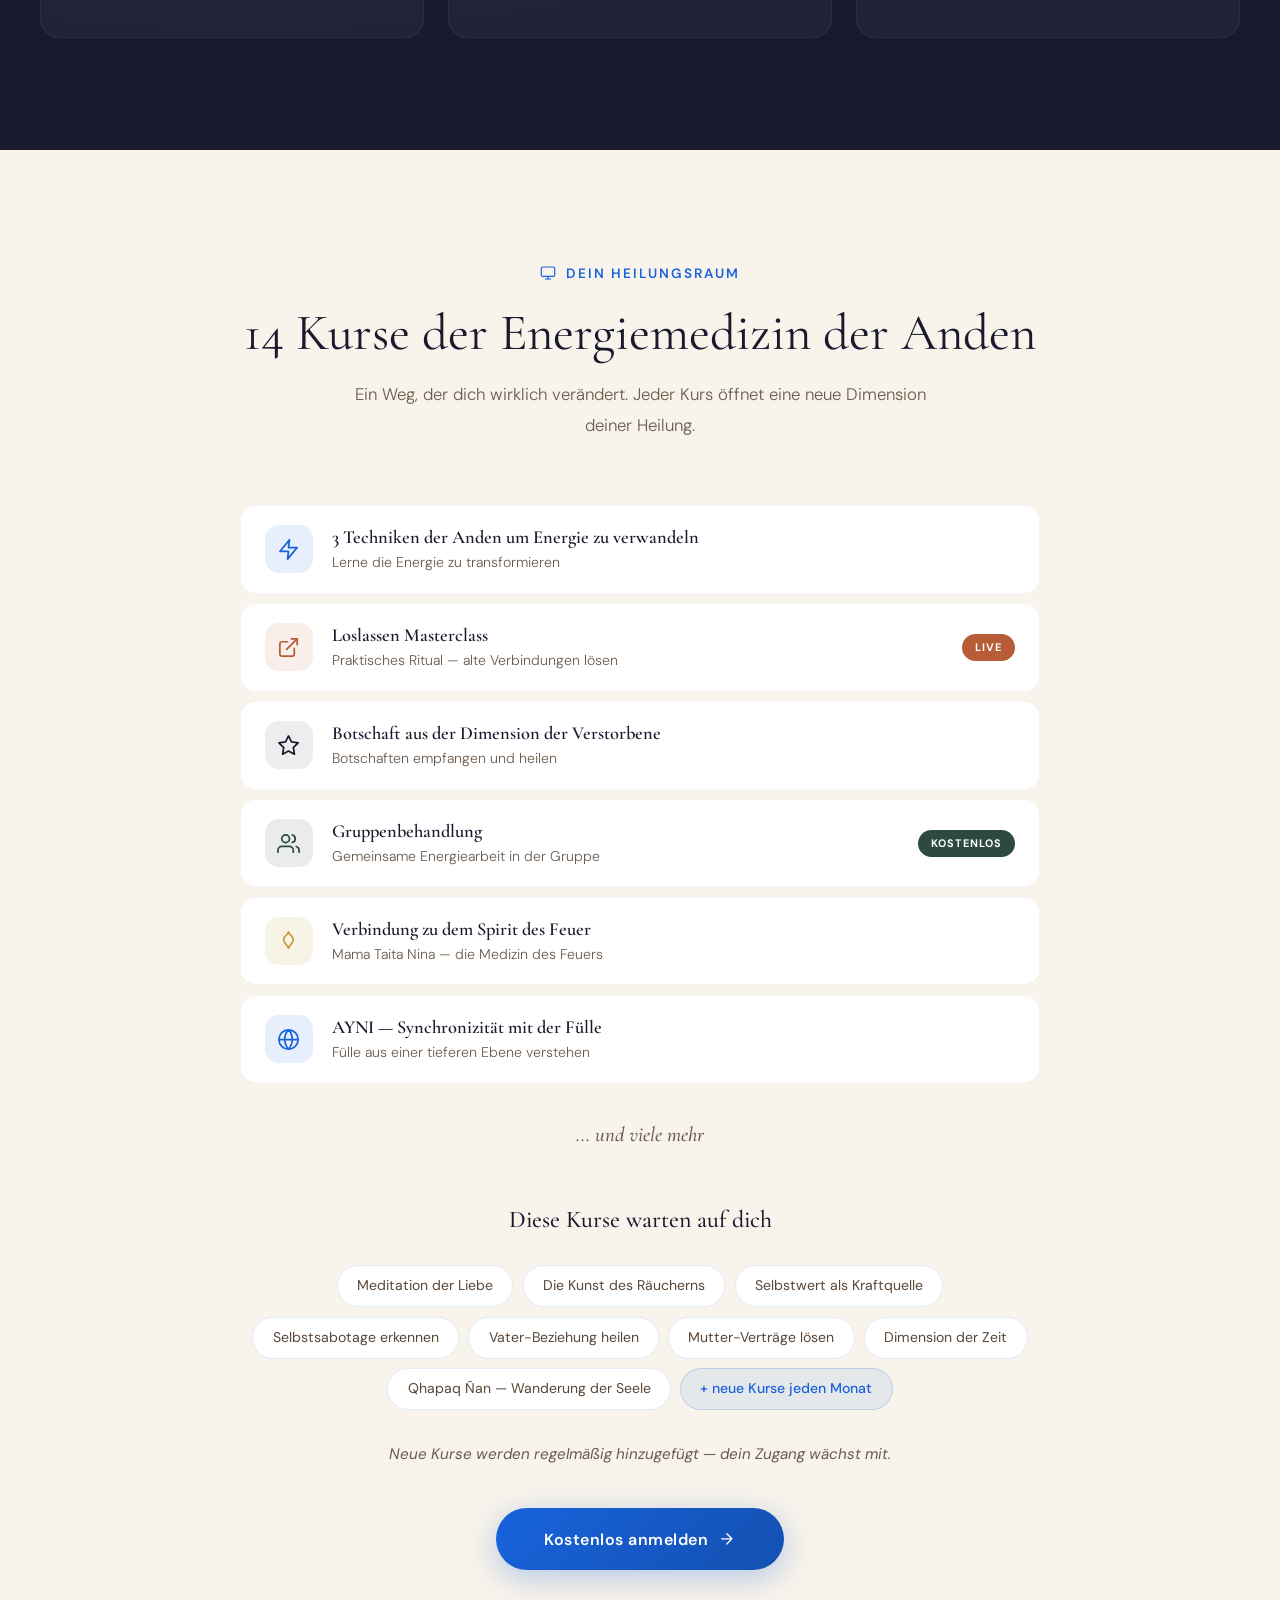
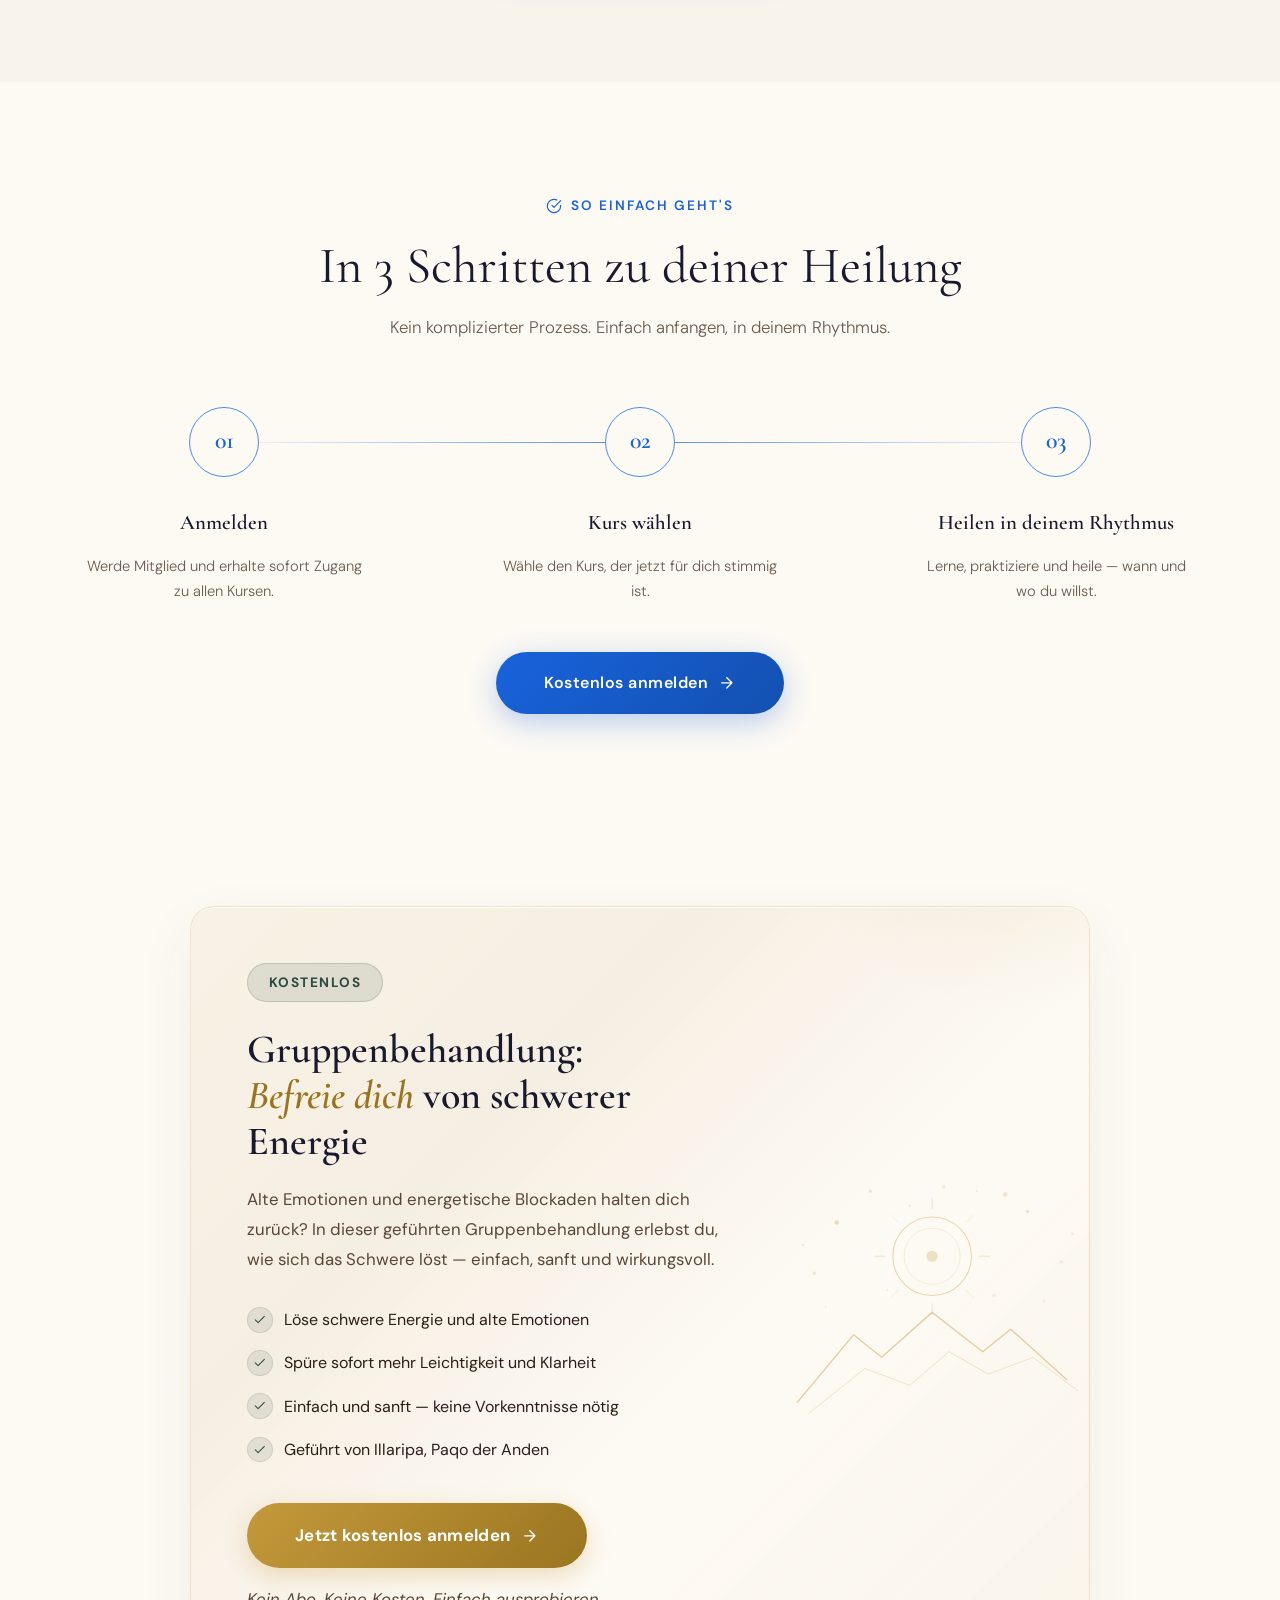
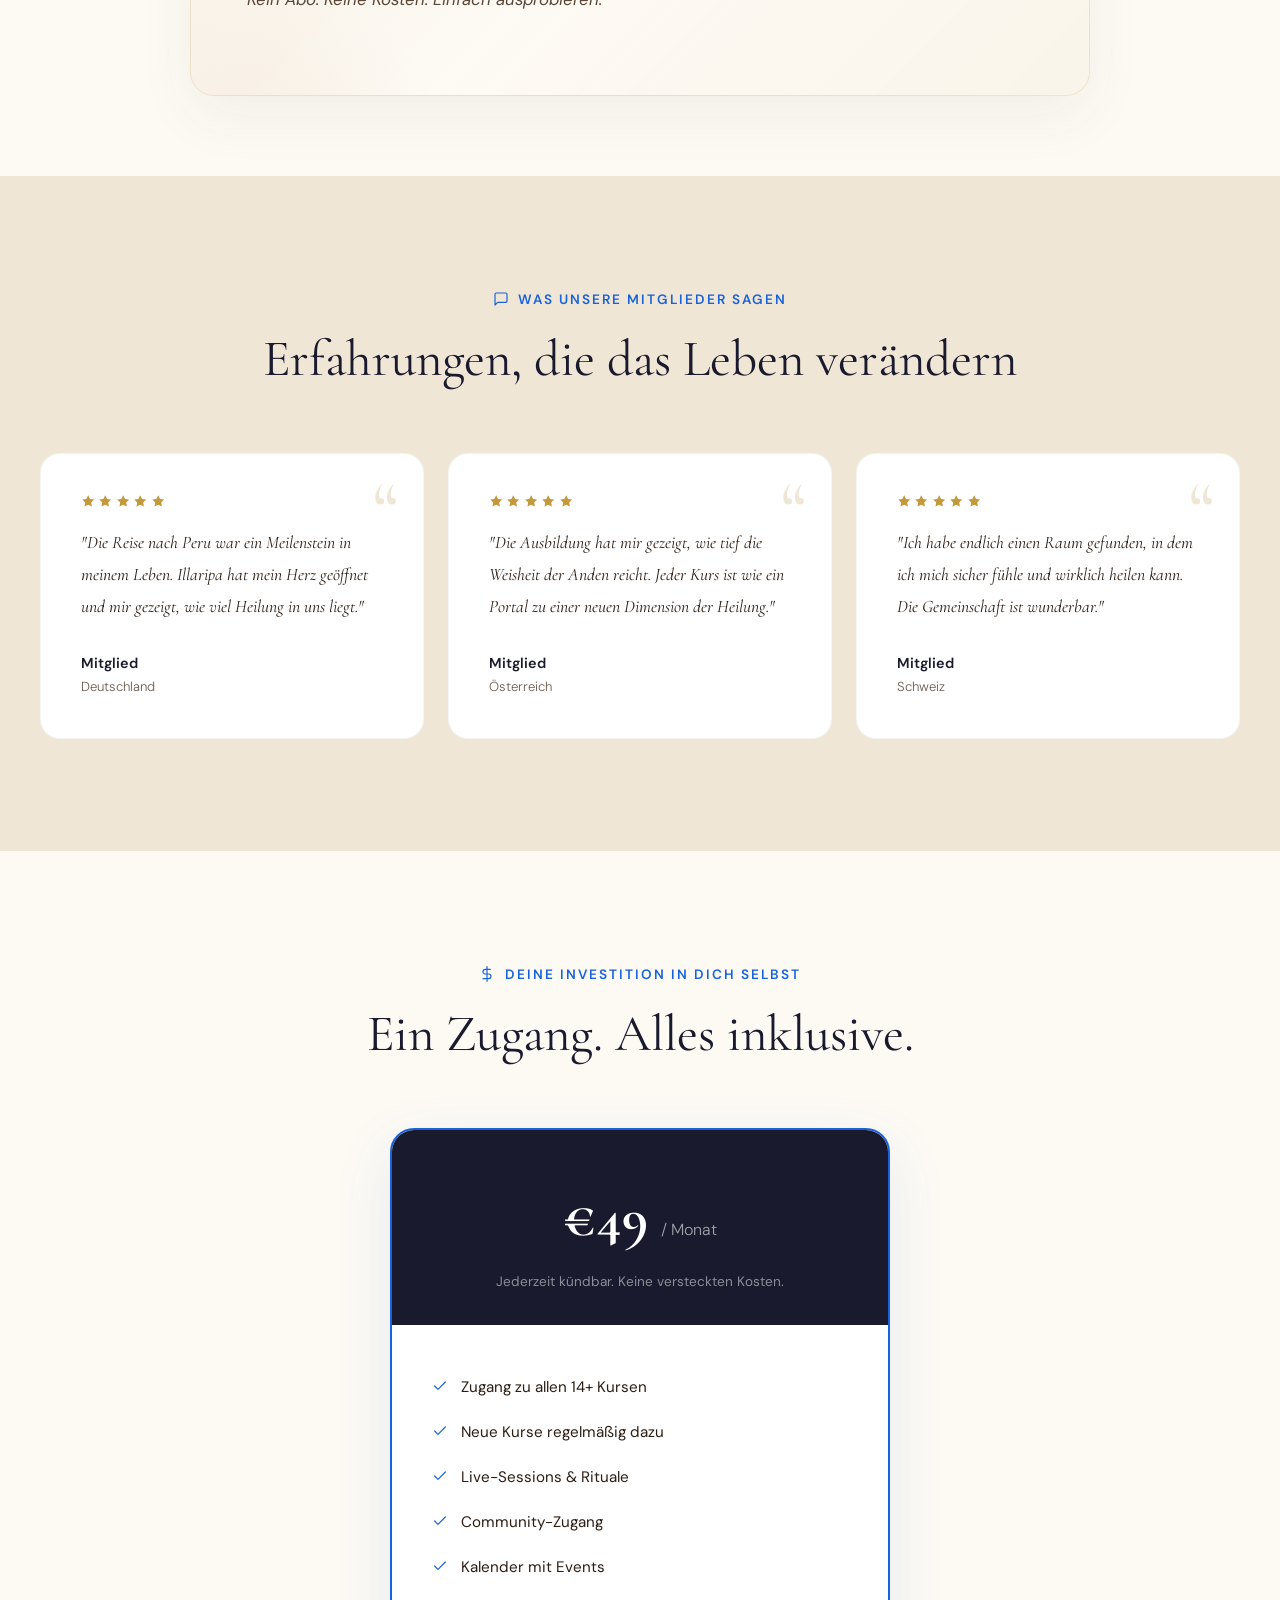
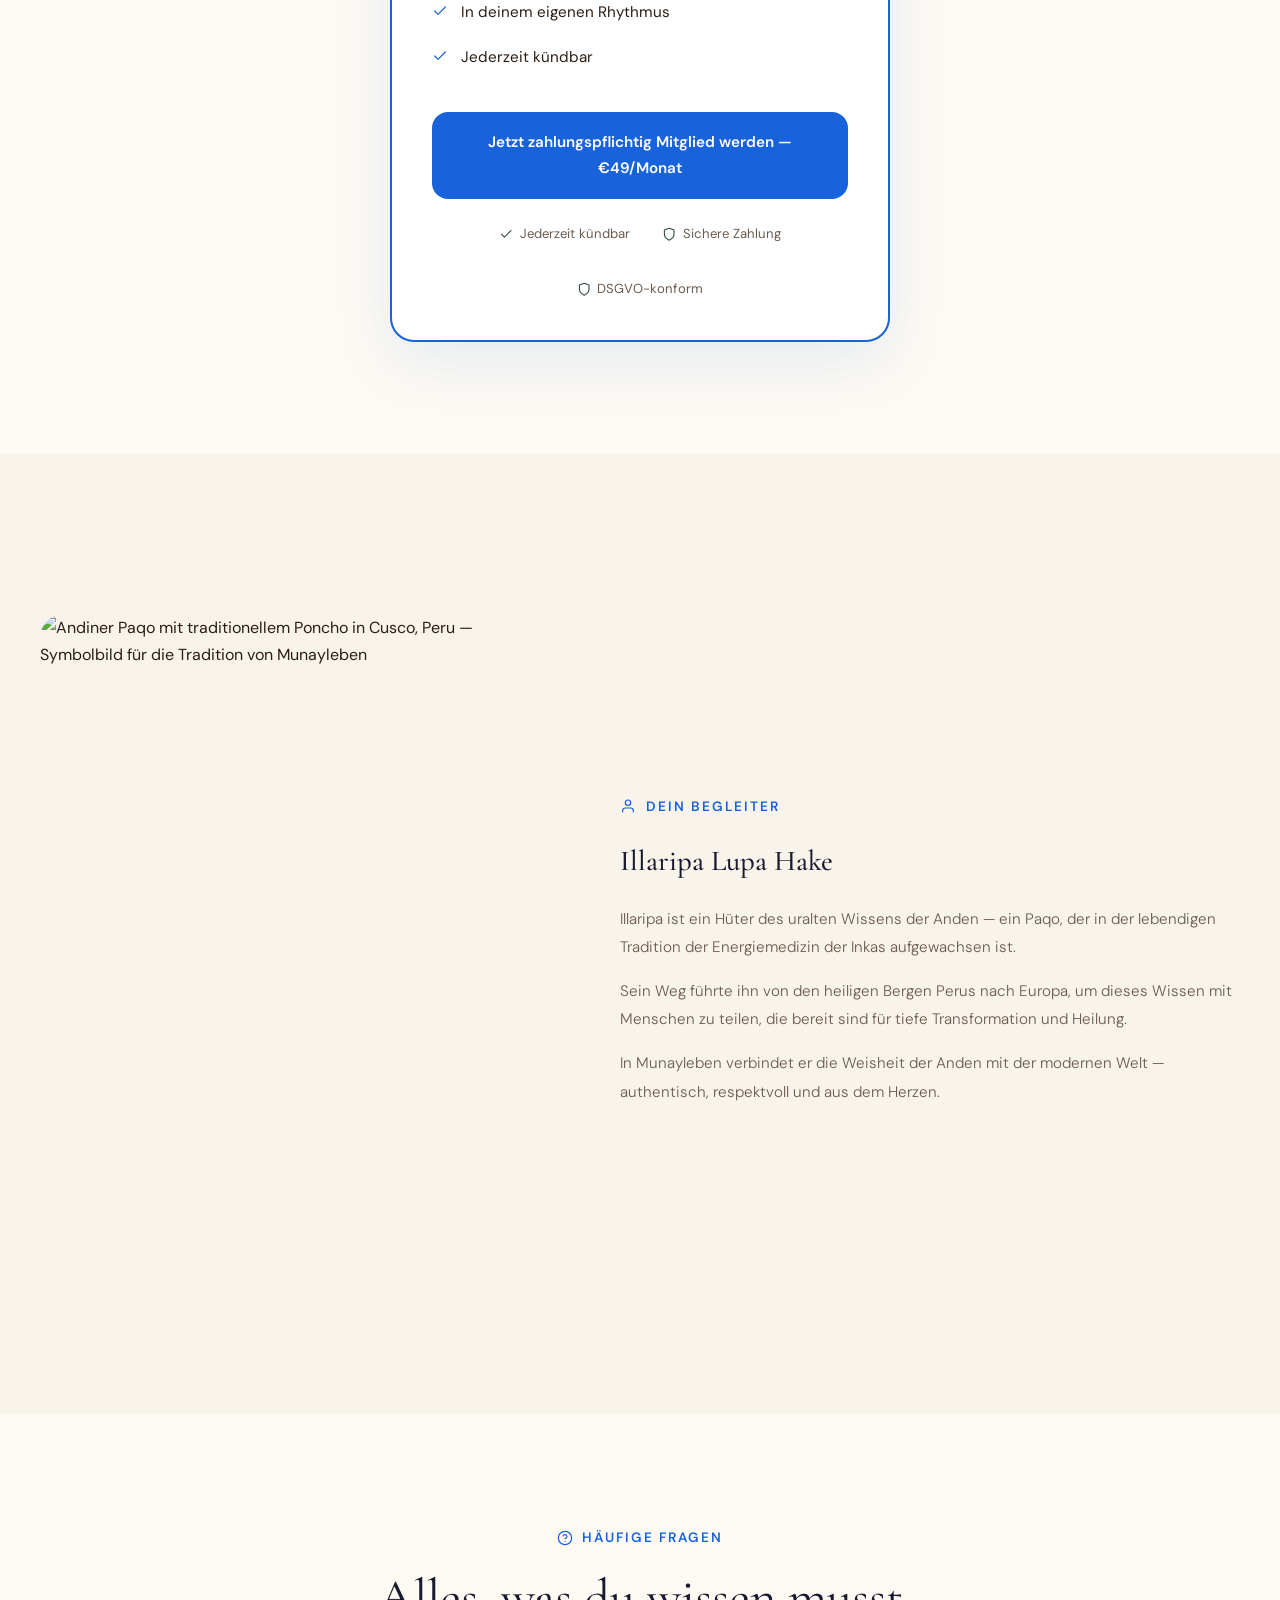
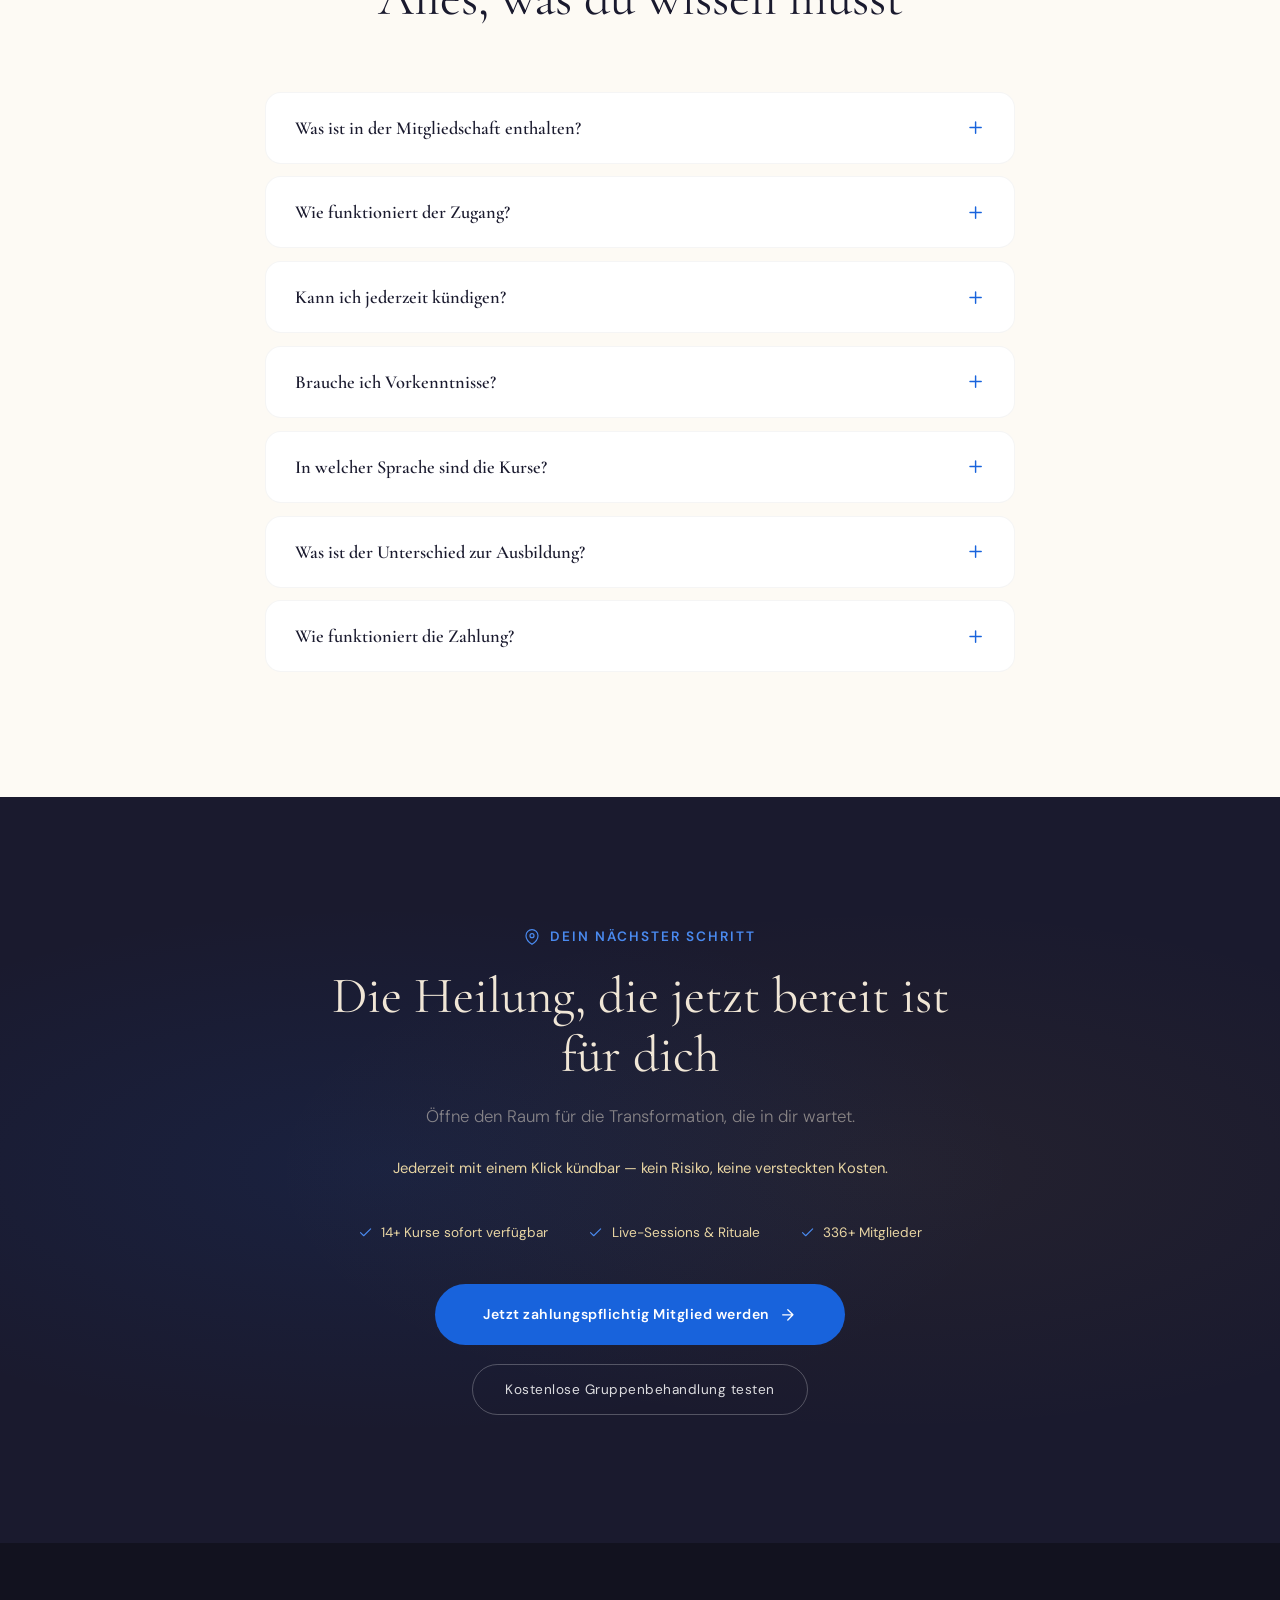
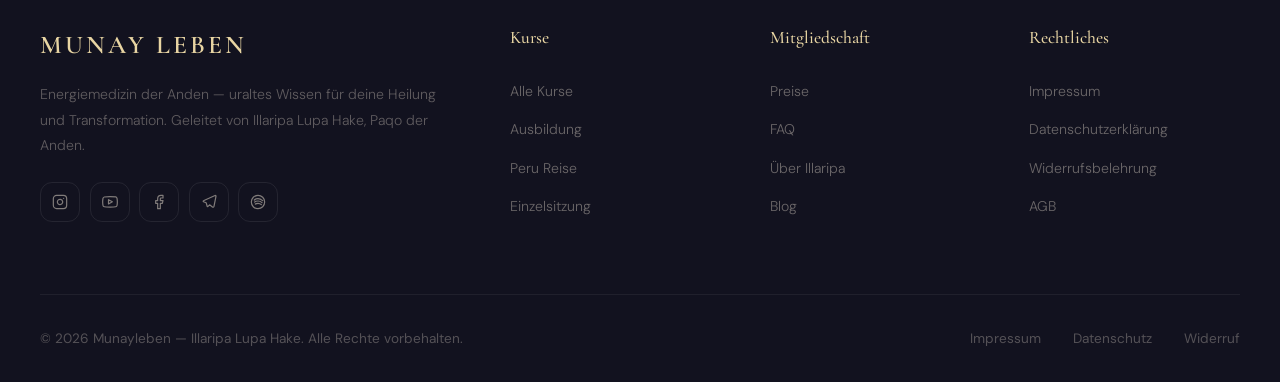
==== commit 4ef84203: "feat: add Plausible analytics, conversion tracking, scroll depth, engagement timers, hreflang Tracki" ====
--- a/index.html
+++ b/index.html
@@ -9,6 +9,7 @@
     <meta name="robots" content="index, follow">
     <meta name="author" content="Munayleben — Illaripa Lupa Hake">
     <link rel="canonical" href="https://app.munayleben.de/">
+    <link rel="alternate" hreflang="de" href="https://app.munayleben.de/">
     <meta property="og:title" content="Energiemedizin der Anden — 14+ Online-Kurse | Munayleben">
     <meta property="og:description" content="14+ Online-Kurse der Energiemedizin der Anden. Heilrituale, Energiearbeit, schamanische Techniken. Ab €49/Monat. Jederzeit kündbar.">
     <meta property="og:type" content="website">
@@ -80,6 +81,8 @@
     <link rel="preconnect" href="https://fonts.gstatic.com" crossorigin>
     <link href="https://fonts.googleapis.com/css2?family=Cormorant+Garamond:ital,wght@0,400;0,500;0,600;0,700;1,400;1,500&family=DM+Sans:wght@300;400;500;600&display=swap" rel="stylesheet">
     <link rel="stylesheet" href="assets/css/main.css">
+    <!-- Plausible Analytics — DSGVO-konform, kein Cookie-Consent nötig -->
+    <script defer data-domain="app.munayleben.de" src="https://plausible.io/js/script.tagged-events.js"></script>
 </head>
 <body>
 
@@ -341,12 +344,21 @@
                     <path d="M20 230 L70 170 L95 190 L140 150 L185 185 L210 165 L260 210" stroke="#C4993B" stroke-width="1.2" stroke-linecap="round" stroke-linejoin="round" opacity="0.5" fill="none"/>
                     <path d="M30 240 L80 200 L120 215 L155 185 L190 205 L230 190 L270 220" stroke="#C4993B" stroke-width="0.8" stroke-linecap="round" stroke-linejoin="round" opacity="0.3" fill="none"/>
                     <!-- Stars -->
-                    <circle cx="60" cy="80" r="1.5" fill="#C4993B" opacity="0.3"/>
-                    <circle cx="220" cy="70" r="1" fill="#C4993B" opacity="0.25"/>
-                    <circle cx="90" cy="50" r="1" fill="#C4993B" opacity="0.2"/>
-                    <circle cx="200" cy="55" r="1.5" fill="#C4993B" opacity="0.2"/>
-                    <circle cx="250" cy="110" r="1" fill="#C4993B" opacity="0.15"/>
-                    <circle cx="40" cy="120" r="1" fill="#C4993B" opacity="0.2"/>
+                    <circle cx="55" cy="70" r="2" fill="#C4993B" opacity="0.35"/>
+                    <circle cx="225" cy="60" r="1.5" fill="#C4993B" opacity="0.3"/>
+                    <circle cx="85" cy="42" r="1.5" fill="#C4993B" opacity="0.25"/>
+                    <circle cx="205" cy="45" r="2" fill="#C4993B" opacity="0.25"/>
+                    <circle cx="255" cy="105" r="1.5" fill="#C4993B" opacity="0.2"/>
+                    <circle cx="35" cy="115" r="1.5" fill="#C4993B" opacity="0.25"/>
+                    <circle cx="150" cy="38" r="1.5" fill="#C4993B" opacity="0.2"/>
+                    <circle cx="45" cy="145" r="1" fill="#C4993B" opacity="0.2"/>
+                    <circle cx="240" cy="140" r="1" fill="#C4993B" opacity="0.18"/>
+                    <circle cx="120" cy="55" r="1" fill="#C4993B" opacity="0.22"/>
+                    <circle cx="180" cy="42" r="1" fill="#C4993B" opacity="0.2"/>
+                    <circle cx="265" cy="80" r="1.5" fill="#C4993B" opacity="0.15"/>
+                    <circle cx="25" cy="90" r="1" fill="#C4993B" opacity="0.2"/>
+                    <circle cx="100" cy="130" r="1" fill="#C4993B" opacity="0.15"/>
+                    <circle cx="195" cy="135" r="1.5" fill="#C4993B" opacity="0.18"/>
                 </svg>
             </div>
         </div>
--- a/assets/css/main.css
+++ b/assets/css/main.css
@@ -792,7 +792,7 @@
 
 .lead-magnet-illustration {
     width: 100%;
-    max-width: 250px;
+    max-width: 320px;
     height: auto;
     opacity: 0.9;
 }
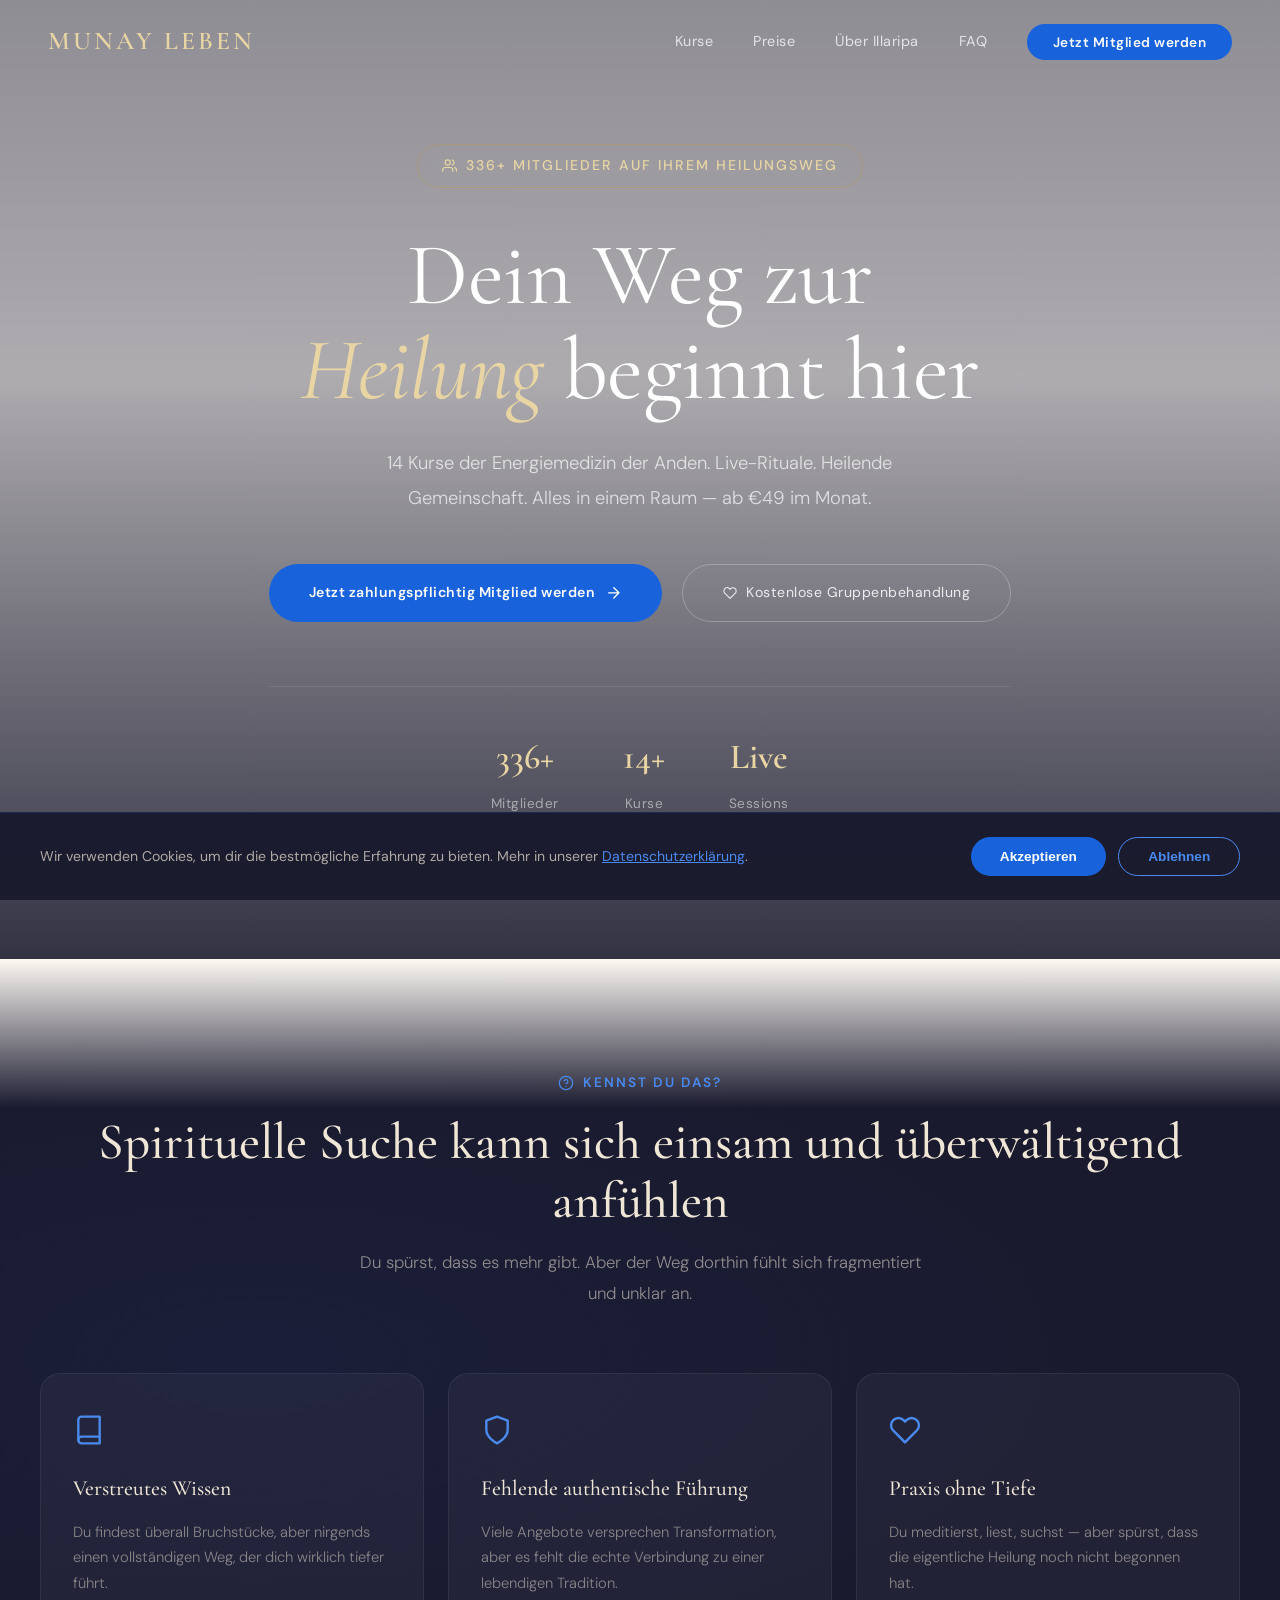
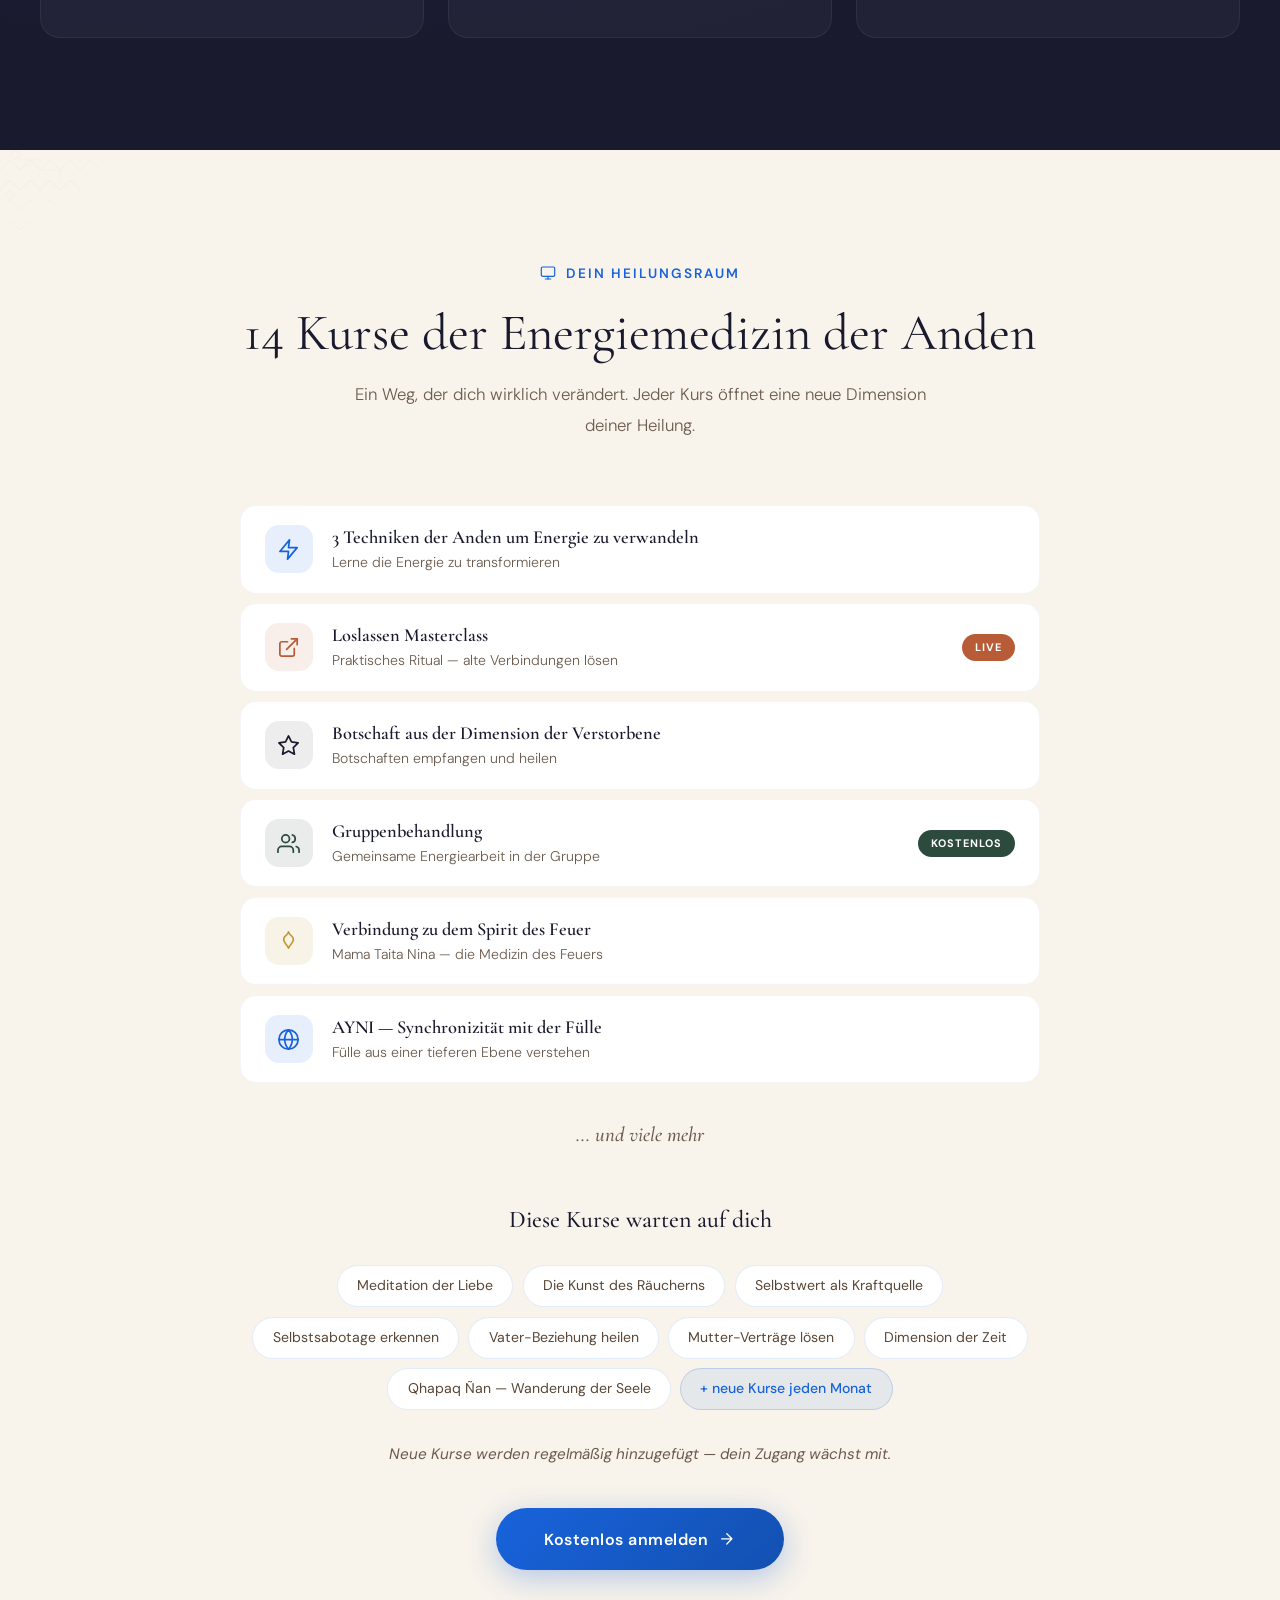
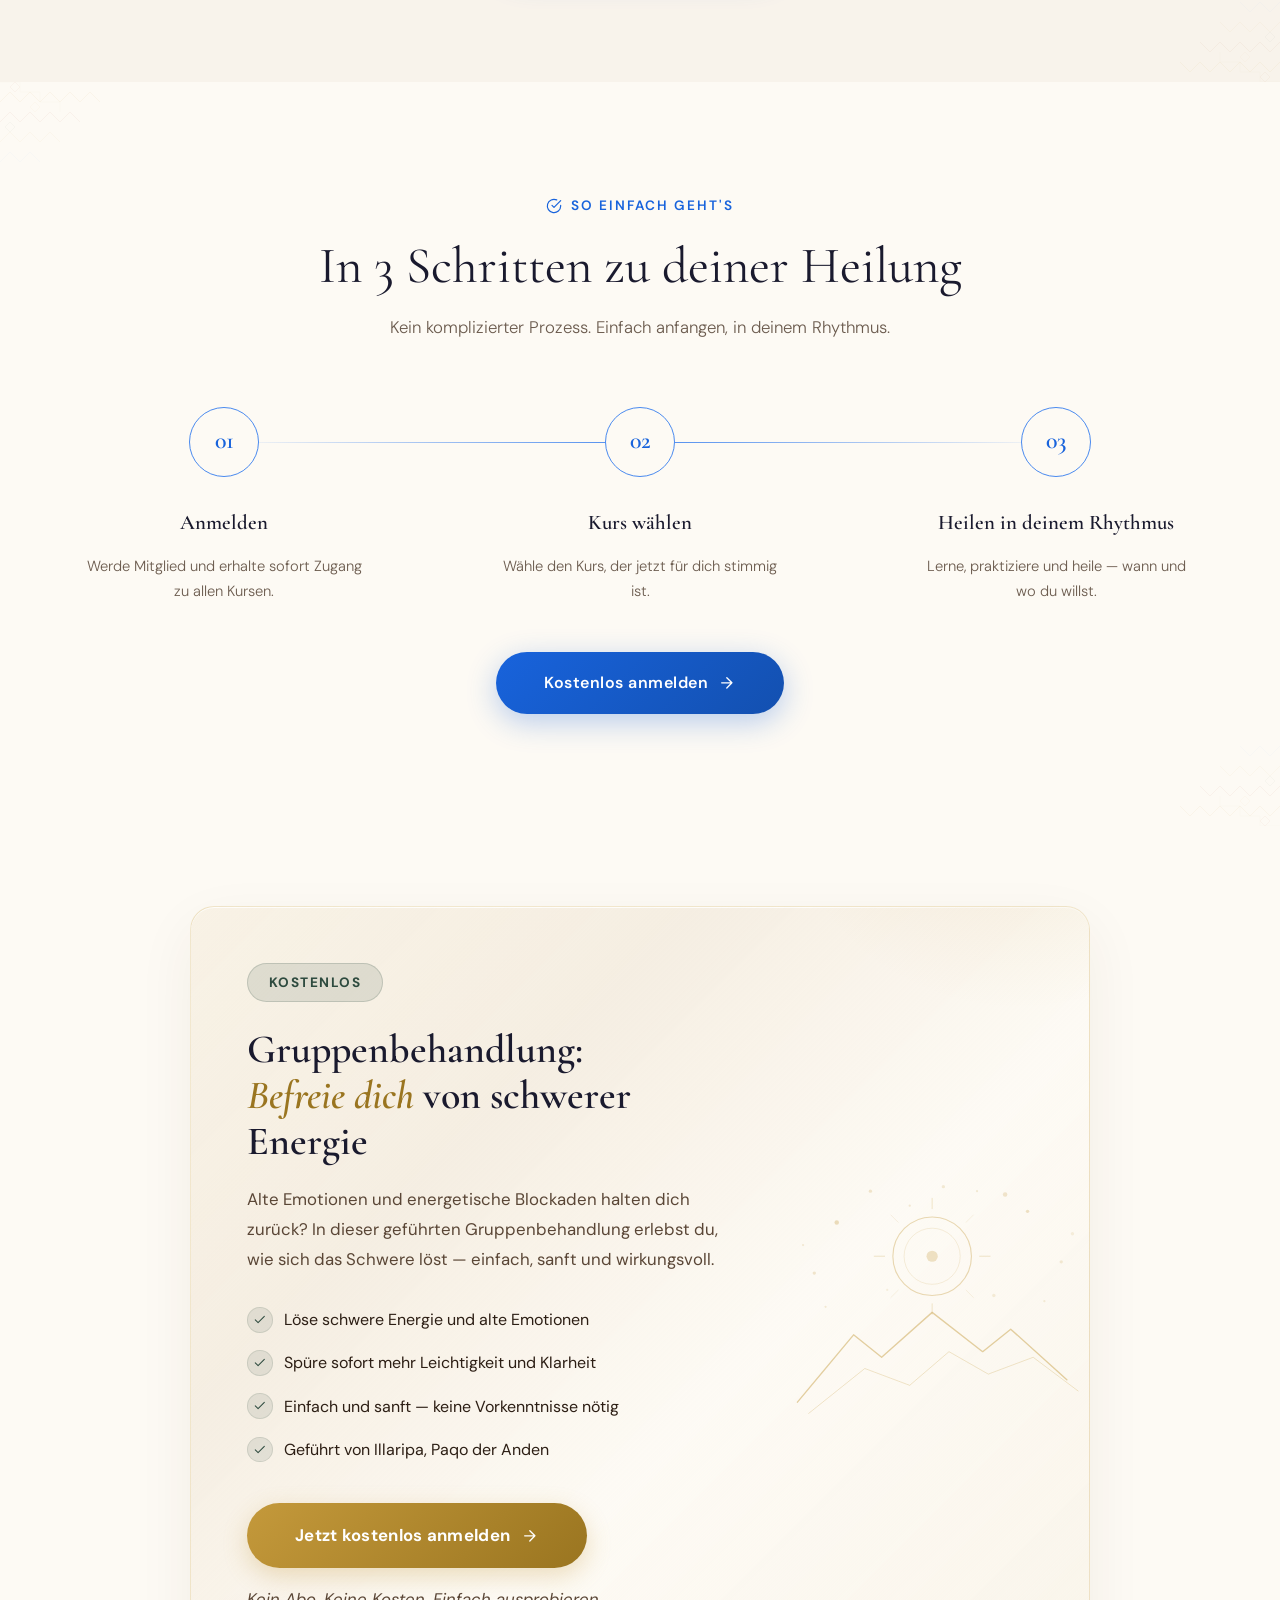
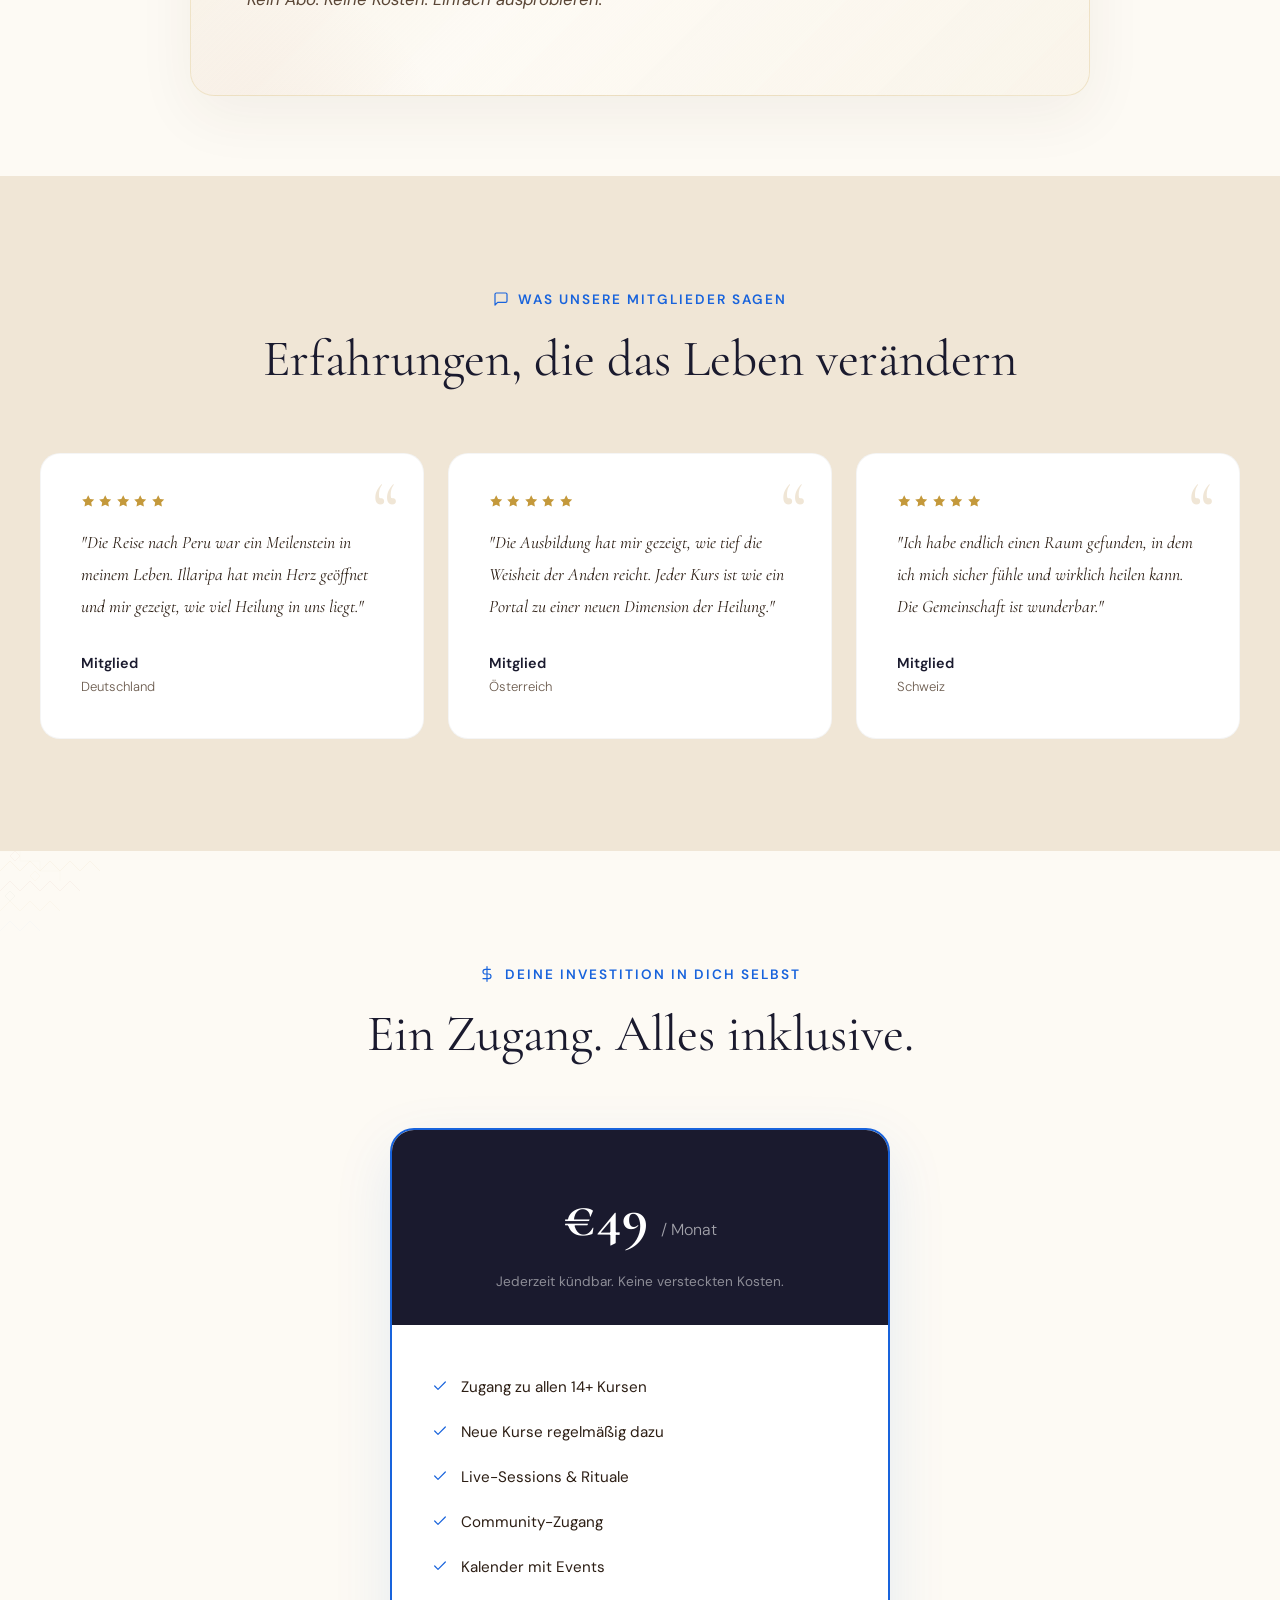
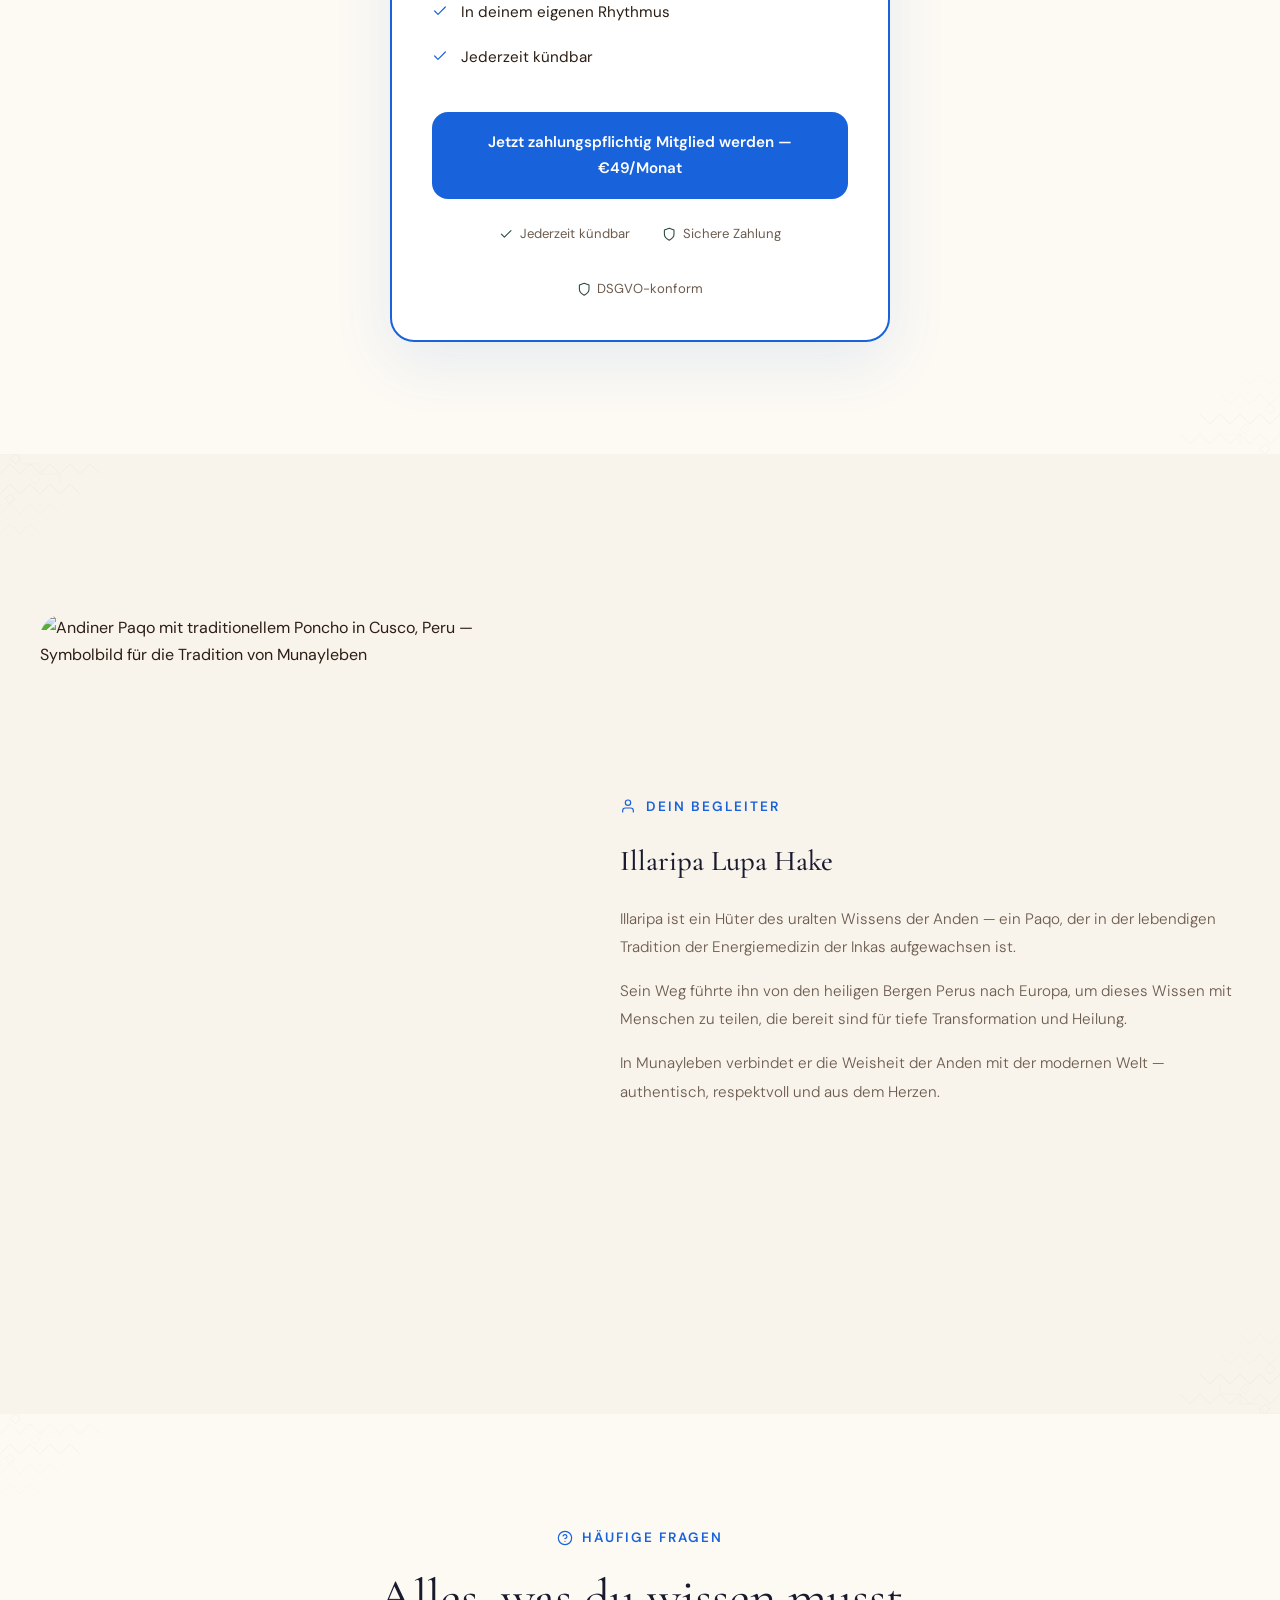
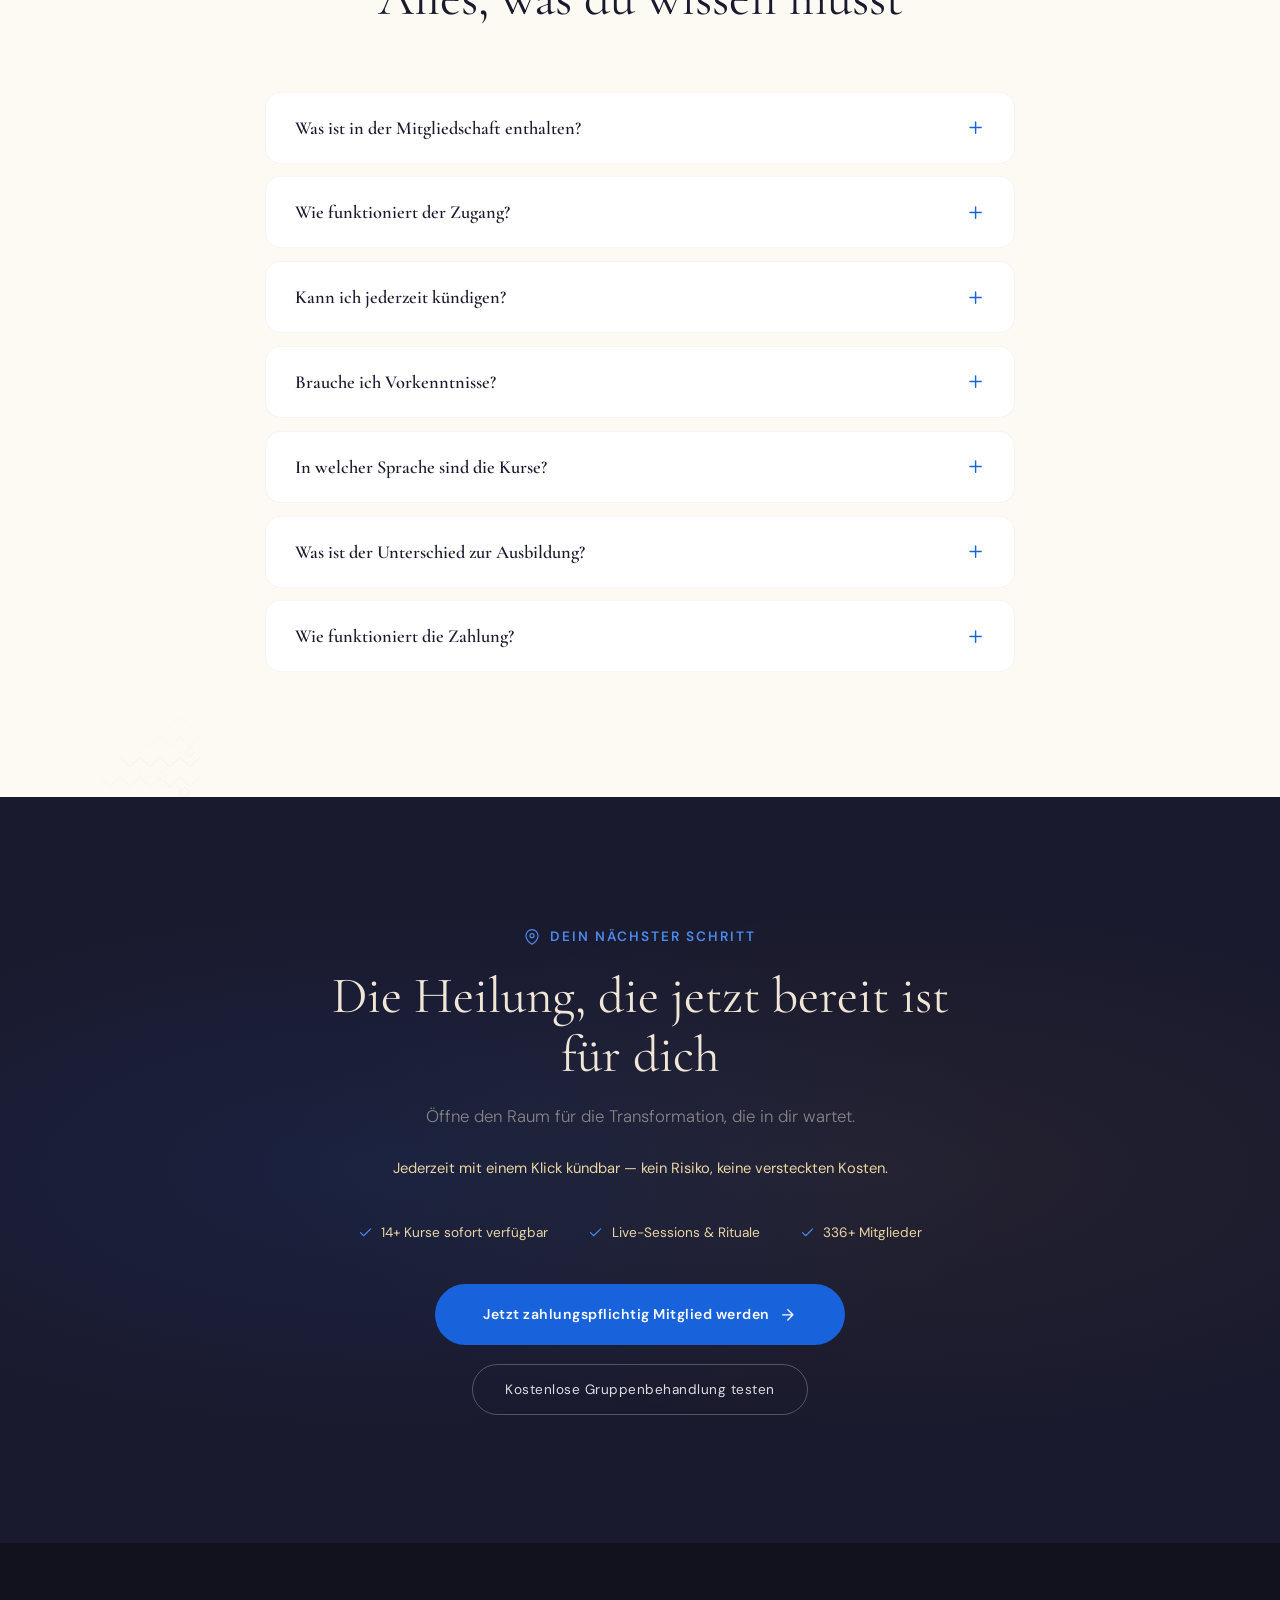
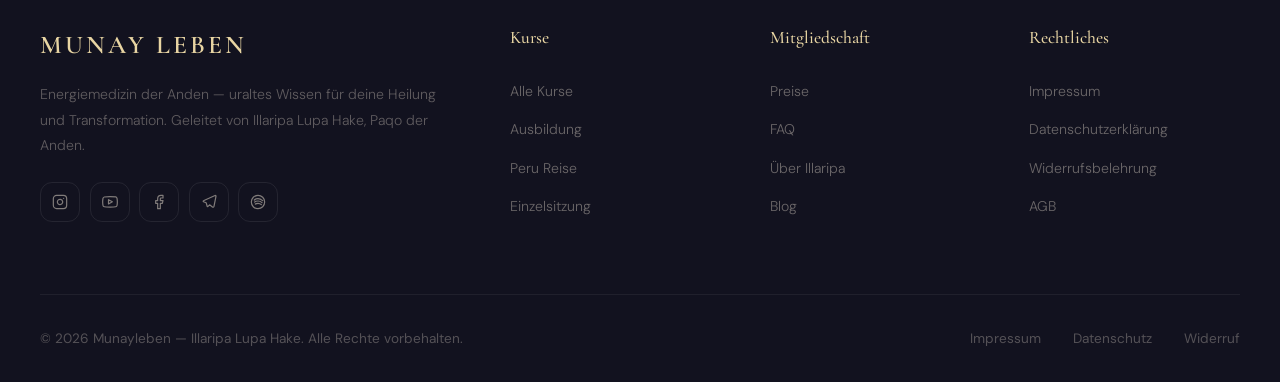
==== commit c59c6fd5: "style: add andean textile patterns to light sections — zigzag borders + corner decorations" ====
--- a/index.html
+++ b/index.html
@@ -172,7 +172,7 @@
 </section>
 
 <!-- KURSE -->
-<section class="courses" id="kurse">
+<section class="courses andean-corners andean-border-top" id="kurse">
     <div class="container text-center reveal">
         <span class="section-tag">
             <span class="icon"><svg viewBox="0 0 24 24"><rect x="2" y="3" width="20" height="14" rx="2" ry="2"/><line x1="8" y1="21" x2="16" y2="21"/><line x1="12" y1="17" x2="12" y2="21"/></svg></span>
@@ -257,7 +257,7 @@
 </section>
 
 <!-- STEPS -->
-<section class="steps-section">
+<section class="steps-section andean-corners">
     <div class="container text-center reveal">
         <span class="section-tag">
             <span class="icon"><svg viewBox="0 0 24 24"><path d="M22 11.08V12a10 10 0 11-5.93-9.14"/><polyline points="22 4 12 14.01 9 11.01"/></svg></span>
@@ -429,7 +429,7 @@
 </section>
 
 <!-- PRICING -->
-<section class="pricing" id="preise">
+<section class="pricing andean-corners andean-border-top" id="preise">
     <div class="container text-center reveal">
         <span class="section-tag">
             <span class="icon"><svg viewBox="0 0 24 24"><line x1="12" y1="1" x2="12" y2="23"/><path d="M17 5H9.5a3.5 3.5 0 000 7h5a3.5 3.5 0 010 7H6"/></svg></span>
@@ -465,7 +465,7 @@
 </section>
 
 <!-- ABOUT ILLARIPA -->
-<section class="about" id="illaripa">
+<section class="about andean-corners" id="illaripa">
     <div class="container">
         <div class="about-wrapper">
             <div class="about-image reveal">
@@ -486,7 +486,7 @@
 </section>
 
 <!-- FAQ -->
-<section class="faq" id="faq">
+<section class="faq andean-corners andean-border-bottom" id="faq">
     <div class="container text-center reveal">
         <span class="section-tag">
             <span class="icon"><svg viewBox="0 0 24 24"><circle cx="12" cy="12" r="10"/><path d="M9.09 9a3 3 0 015.83 1c0 2-3 3-3 3"/><line x1="12" y1="17" x2="12.01" y2="17"/></svg></span>
--- a/assets/css/main.css
+++ b/assets/css/main.css
@@ -32,6 +32,60 @@
     -webkit-font-smoothing: antialiased;
 }
 
+/* ── ANDEAN TEXTILE PATTERN (reusable SVG background) ── */
+.andean-border-top,
+.andean-border-bottom {
+    position: relative;
+}
+
+.andean-border-top::before,
+.andean-border-bottom::after {
+    content: '';
+    position: absolute;
+    left: 0;
+    right: 0;
+    height: 24px;
+    background-image: url("data:image/svg+xml,%3Csvg width='120' height='24' viewBox='0 0 120 24' fill='none' xmlns='http://www.w3.org/2000/svg'%3E%3Crect x='0' y='8' width='8' height='8' fill='%23B85C38' opacity='0.12'/%3E%3Crect x='8' y='0' width='8' height='8' fill='%23C4993B' opacity='0.1'/%3E%3Crect x='8' y='16' width='8' height='8' fill='%23C4993B' opacity='0.1'/%3E%3Crect x='16' y='8' width='8' height='8' fill='%231863DC' opacity='0.08'/%3E%3Crect x='24' y='0' width='8' height='8' fill='%23B85C38' opacity='0.1'/%3E%3Crect x='24' y='8' width='8' height='8' fill='%23C4993B' opacity='0.12'/%3E%3Crect x='24' y='16' width='8' height='8' fill='%23B85C38' opacity='0.1'/%3E%3Crect x='32' y='8' width='8' height='8' fill='%232D4A3E' opacity='0.08'/%3E%3Crect x='40' y='0' width='8' height='8' fill='%23C4993B' opacity='0.1'/%3E%3Crect x='40' y='8' width='8' height='8' fill='%23B85C38' opacity='0.12'/%3E%3Crect x='40' y='16' width='8' height='8' fill='%23C4993B' opacity='0.1'/%3E%3Crect x='48' y='8' width='8' height='8' fill='%231863DC' opacity='0.08'/%3E%3Crect x='56' y='0' width='8' height='8' fill='%23B85C38' opacity='0.1'/%3E%3Crect x='56' y='8' width='8' height='8' fill='%23C4993B' opacity='0.12'/%3E%3Crect x='56' y='16' width='8' height='8' fill='%23B85C38' opacity='0.1'/%3E%3Crect x='64' y='8' width='8' height='8' fill='%232D4A3E' opacity='0.08'/%3E%3Crect x='72' y='0' width='8' height='8' fill='%23C4993B' opacity='0.1'/%3E%3Crect x='72' y='8' width='8' height='8' fill='%23B85C38' opacity='0.12'/%3E%3Crect x='72' y='16' width='8' height='8' fill='%23C4993B' opacity='0.1'/%3E%3Crect x='80' y='8' width='8' height='8' fill='%231863DC' opacity='0.08'/%3E%3Crect x='88' y='0' width='8' height='8' fill='%23B85C38' opacity='0.1'/%3E%3Crect x='88' y='8' width='8' height='8' fill='%23C4993B' opacity='0.12'/%3E%3Crect x='88' y='16' width='8' height='8' fill='%23B85C38' opacity='0.1'/%3E%3Crect x='96' y='8' width='8' height='8' fill='%232D4A3E' opacity='0.08'/%3E%3Crect x='104' y='0' width='8' height='8' fill='%23C4993B' opacity='0.1'/%3E%3Crect x='104' y='8' width='8' height='8' fill='%23B85C38' opacity='0.12'/%3E%3Crect x='104' y='16' width='8' height='8' fill='%23C4993B' opacity='0.1'/%3E%3Crect x='112' y='8' width='8' height='8' fill='%231863DC' opacity='0.08'/%3E%3C/svg%3E");
+    background-repeat: repeat-x;
+    z-index: 2;
+    pointer-events: none;
+}
+
+.andean-border-top::before { top: 0; }
+.andean-border-bottom::after { bottom: 0; }
+
+/* Corner textile decoration for light sections */
+.andean-corners {
+    position: relative;
+    overflow: hidden;
+}
+
+.andean-corners::before,
+.andean-corners::after {
+    content: '';
+    position: absolute;
+    width: 200px;
+    height: 200px;
+    pointer-events: none;
+    z-index: 0;
+    opacity: 0.5;
+}
+
+.andean-corners::before {
+    top: 0;
+    left: 0;
+    background-image: url("data:image/svg+xml,%3Csvg width='200' height='200' viewBox='0 0 200 200' fill='none' xmlns='http://www.w3.org/2000/svg'%3E%3C!-- Zigzag rows --%3E%3Cpath d='M0 20 L10 10 L20 20 L30 10 L40 20 L50 10 L60 20 L70 10 L80 20 L90 10 L100 20' stroke='%23C4993B' stroke-width='1' opacity='0.12' fill='none'/%3E%3Cpath d='M0 40 L10 30 L20 40 L30 30 L40 40 L50 30 L60 40 L70 30 L80 40' stroke='%23B85C38' stroke-width='1' opacity='0.1' fill='none'/%3E%3Cpath d='M0 60 L10 50 L20 60 L30 50 L40 60 L50 50 L60 60' stroke='%23C4993B' stroke-width='1' opacity='0.08' fill='none'/%3E%3Cpath d='M0 80 L10 70 L20 80 L30 70 L40 80' stroke='%231863DC' stroke-width='0.8' opacity='0.06' fill='none'/%3E%3C!-- Diamond shapes --%3E%3Cpath d='M10 5 L15 0 L20 5 L15 10 Z' stroke='%23B85C38' stroke-width='0.8' opacity='0.1' fill='none'/%3E%3Cpath d='M30 25 L35 20 L40 25 L35 30 Z' stroke='%23C4993B' stroke-width='0.8' opacity='0.08' fill='none'/%3E%3Cpath d='M5 45 L10 40 L15 45 L10 50 Z' stroke='%232D4A3E' stroke-width='0.8' opacity='0.07' fill='none'/%3E%3C!-- Step pattern --%3E%3Cpath d='M0 0 L20 0 L20 10 L40 10 L40 20 L60 20 L60 30' stroke='%23C4993B' stroke-width='0.6' opacity='0.06' fill='none'/%3E%3C/svg%3E");
+    background-repeat: no-repeat;
+}
+
+.andean-corners::after {
+    bottom: 0;
+    right: 0;
+    background-image: url("data:image/svg+xml,%3Csvg width='200' height='200' viewBox='0 0 200 200' fill='none' xmlns='http://www.w3.org/2000/svg'%3E%3C!-- Zigzag rows from bottom-right --%3E%3Cpath d='M200 180 L190 190 L180 180 L170 190 L160 180 L150 190 L140 180 L130 190 L120 180 L110 190 L100 180' stroke='%23C4993B' stroke-width='1' opacity='0.12' fill='none'/%3E%3Cpath d='M200 160 L190 170 L180 160 L170 170 L160 160 L150 170 L140 160 L130 170 L120 160' stroke='%23B85C38' stroke-width='1' opacity='0.1' fill='none'/%3E%3Cpath d='M200 140 L190 150 L180 140 L170 150 L160 140 L150 150 L140 140' stroke='%23C4993B' stroke-width='1' opacity='0.08' fill='none'/%3E%3Cpath d='M200 120 L190 130 L180 120 L170 130 L160 120' stroke='%231863DC' stroke-width='0.8' opacity='0.06' fill='none'/%3E%3C!-- Diamond shapes --%3E%3Cpath d='M190 195 L185 200 L180 195 L185 190 Z' stroke='%23B85C38' stroke-width='0.8' opacity='0.1' fill='none'/%3E%3Cpath d='M170 175 L165 180 L160 175 L165 170 Z' stroke='%23C4993B' stroke-width='0.8' opacity='0.08' fill='none'/%3E%3Cpath d='M195 155 L190 160 L185 155 L190 150 Z' stroke='%232D4A3E' stroke-width='0.8' opacity='0.07' fill='none'/%3E%3C!-- Step pattern --%3E%3Cpath d='M200 200 L180 200 L180 190 L160 190 L160 180 L140 180 L140 170' stroke='%23C4993B' stroke-width='0.6' opacity='0.06' fill='none'/%3E%3C/svg%3E");
+    background-repeat: no-repeat;
+    background-position: bottom right;
+}
+
 .icon {
     display: inline-flex;
     align-items: center;
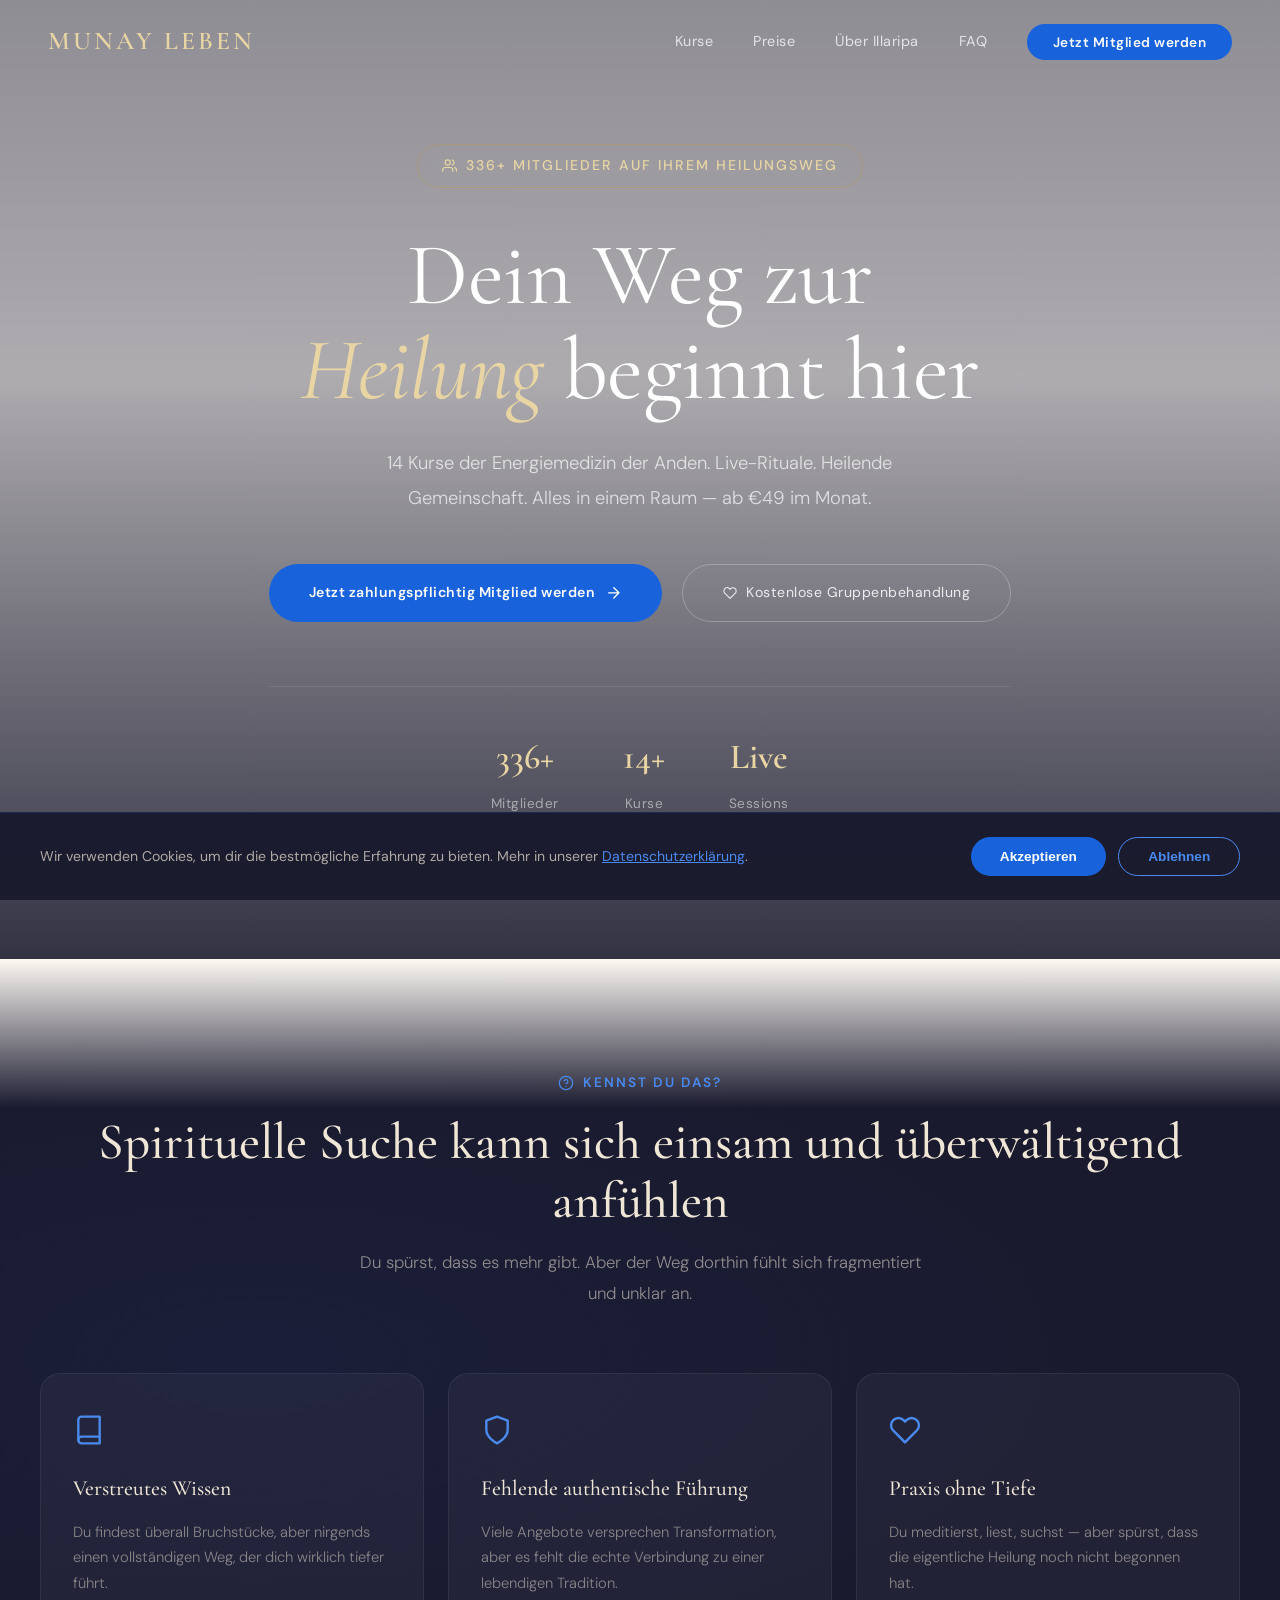
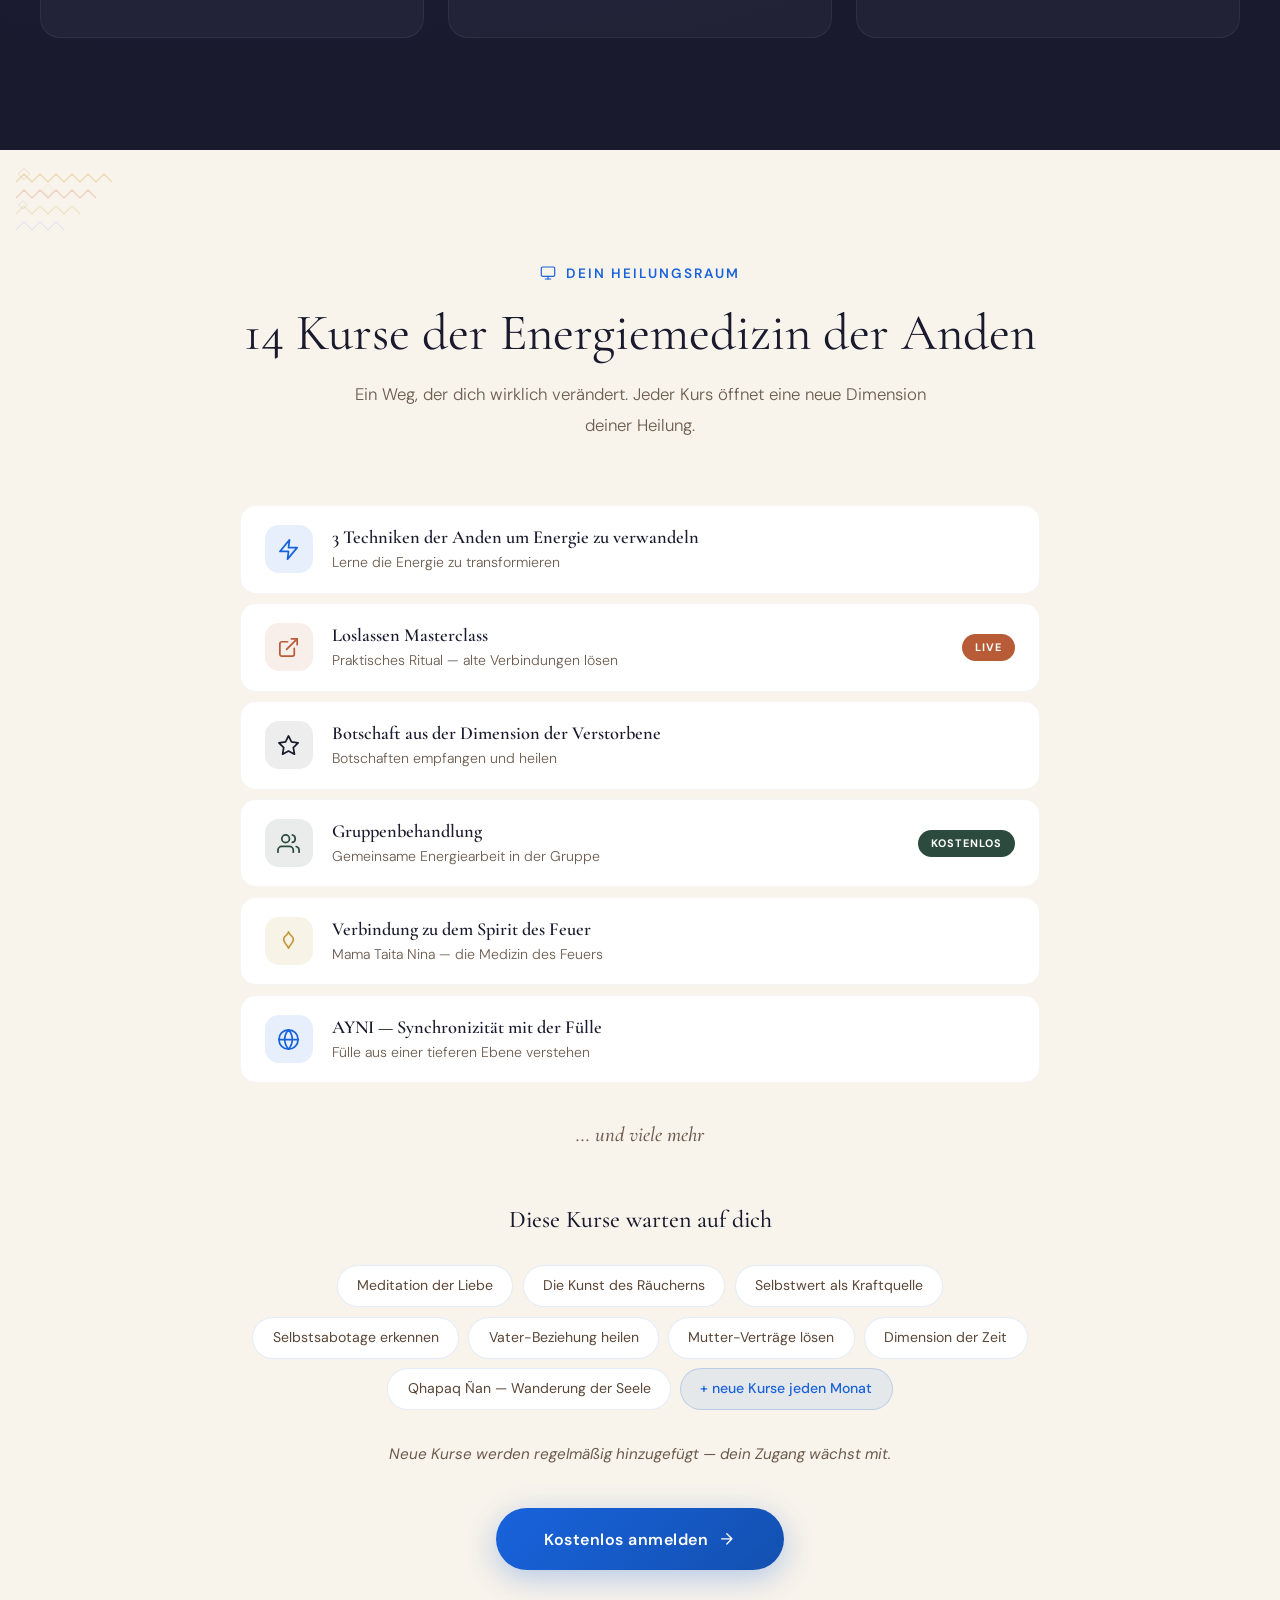
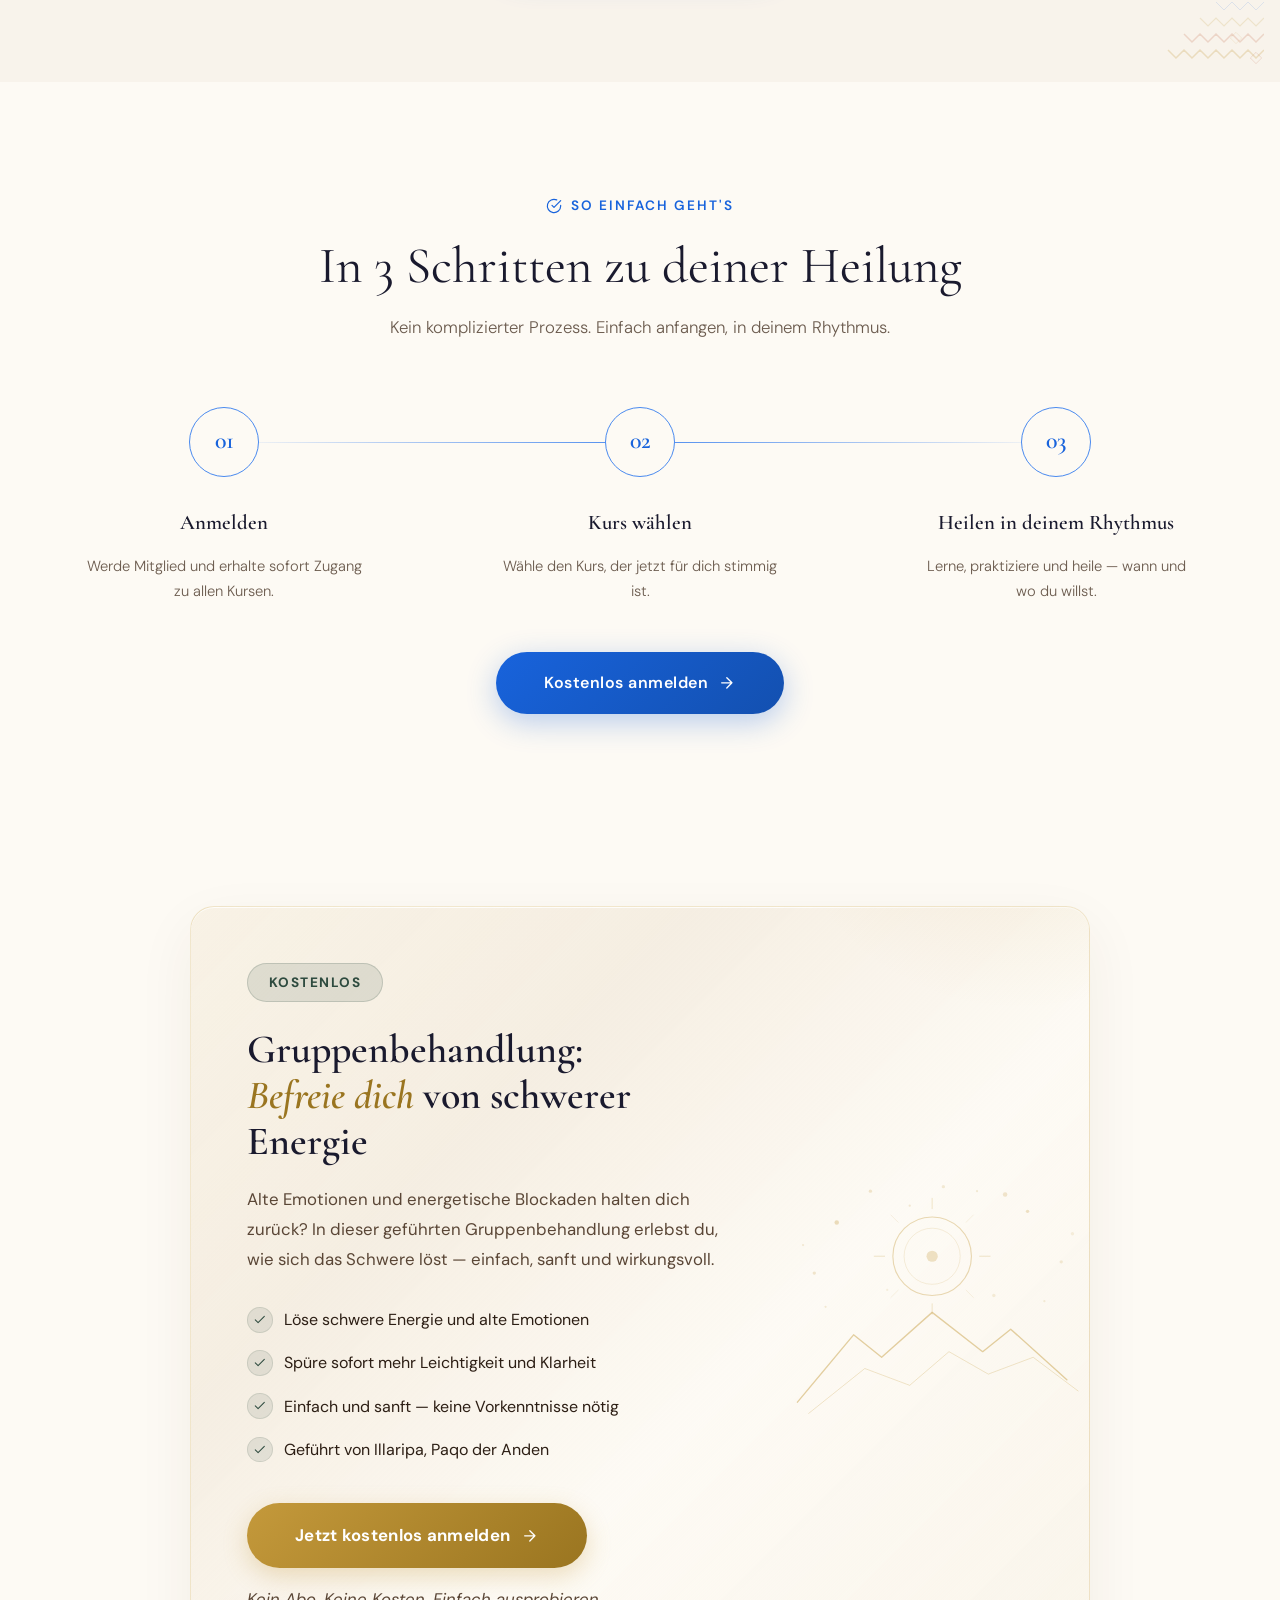
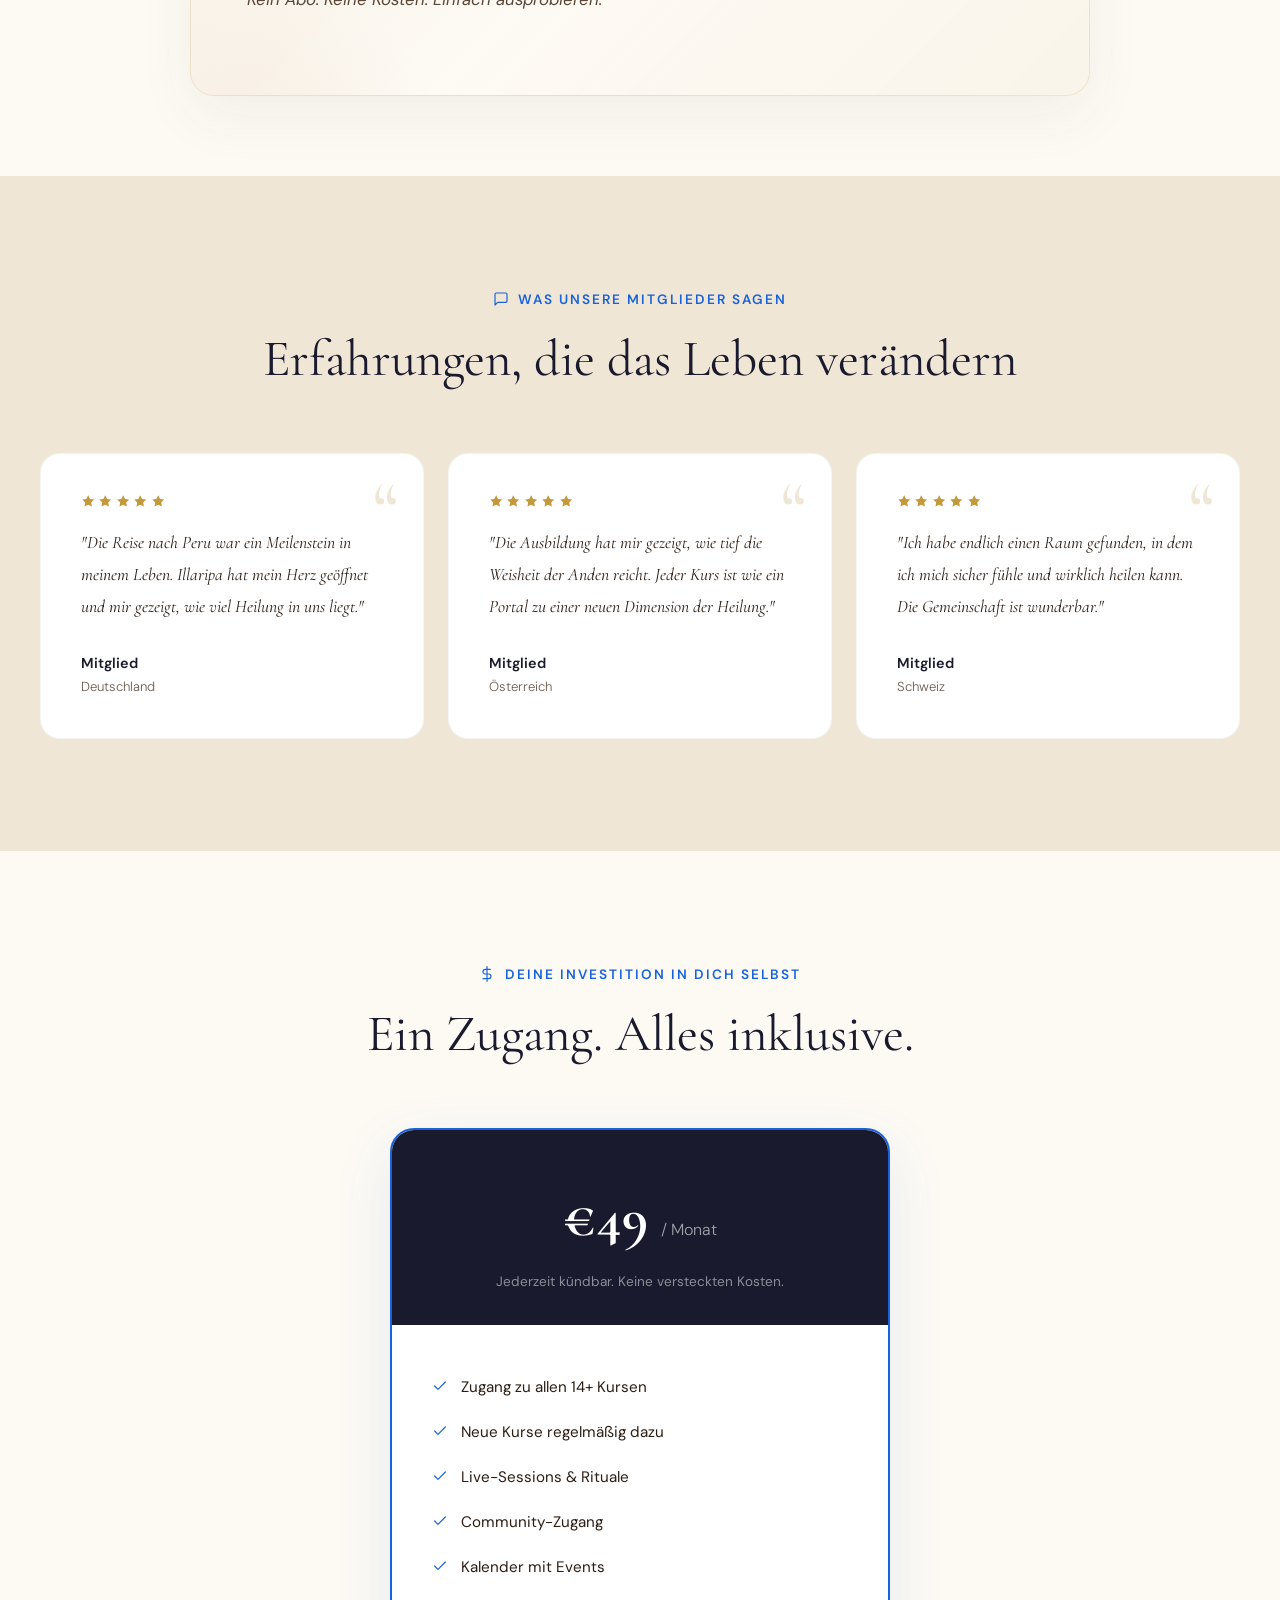
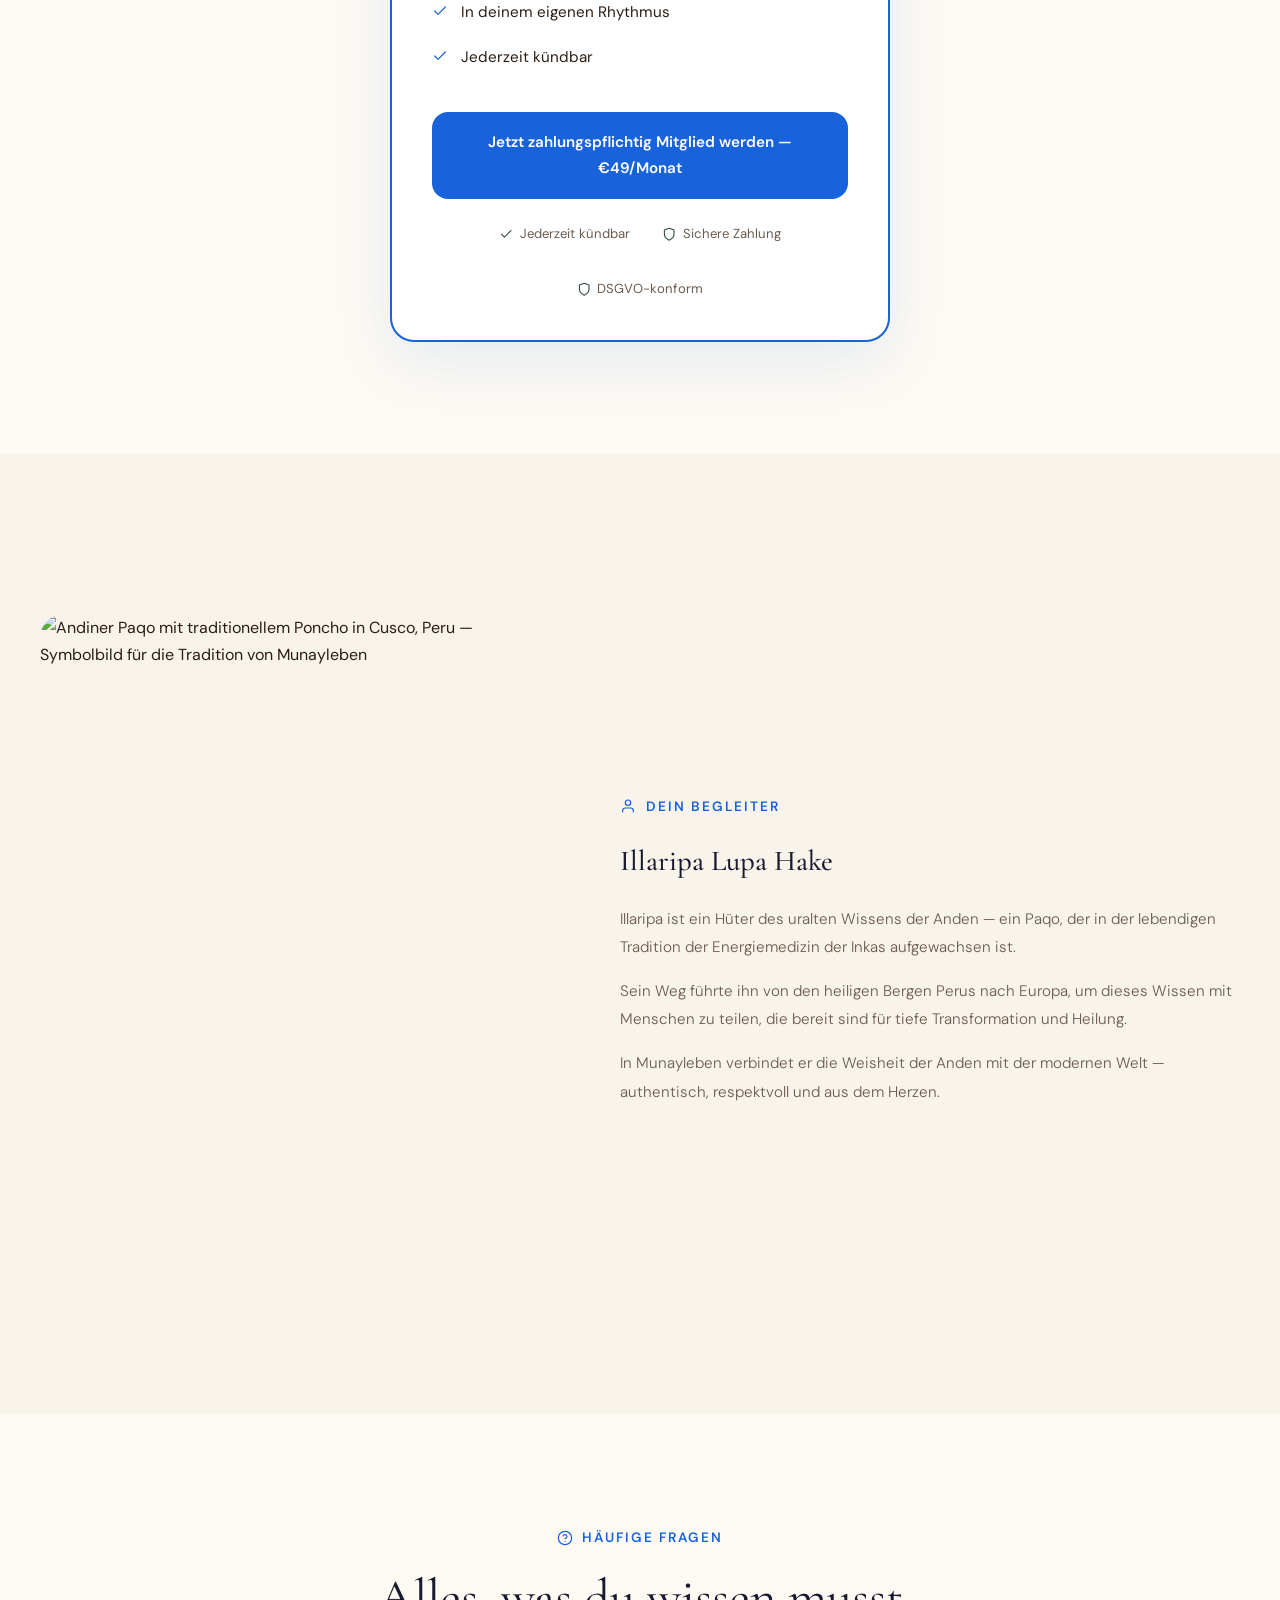
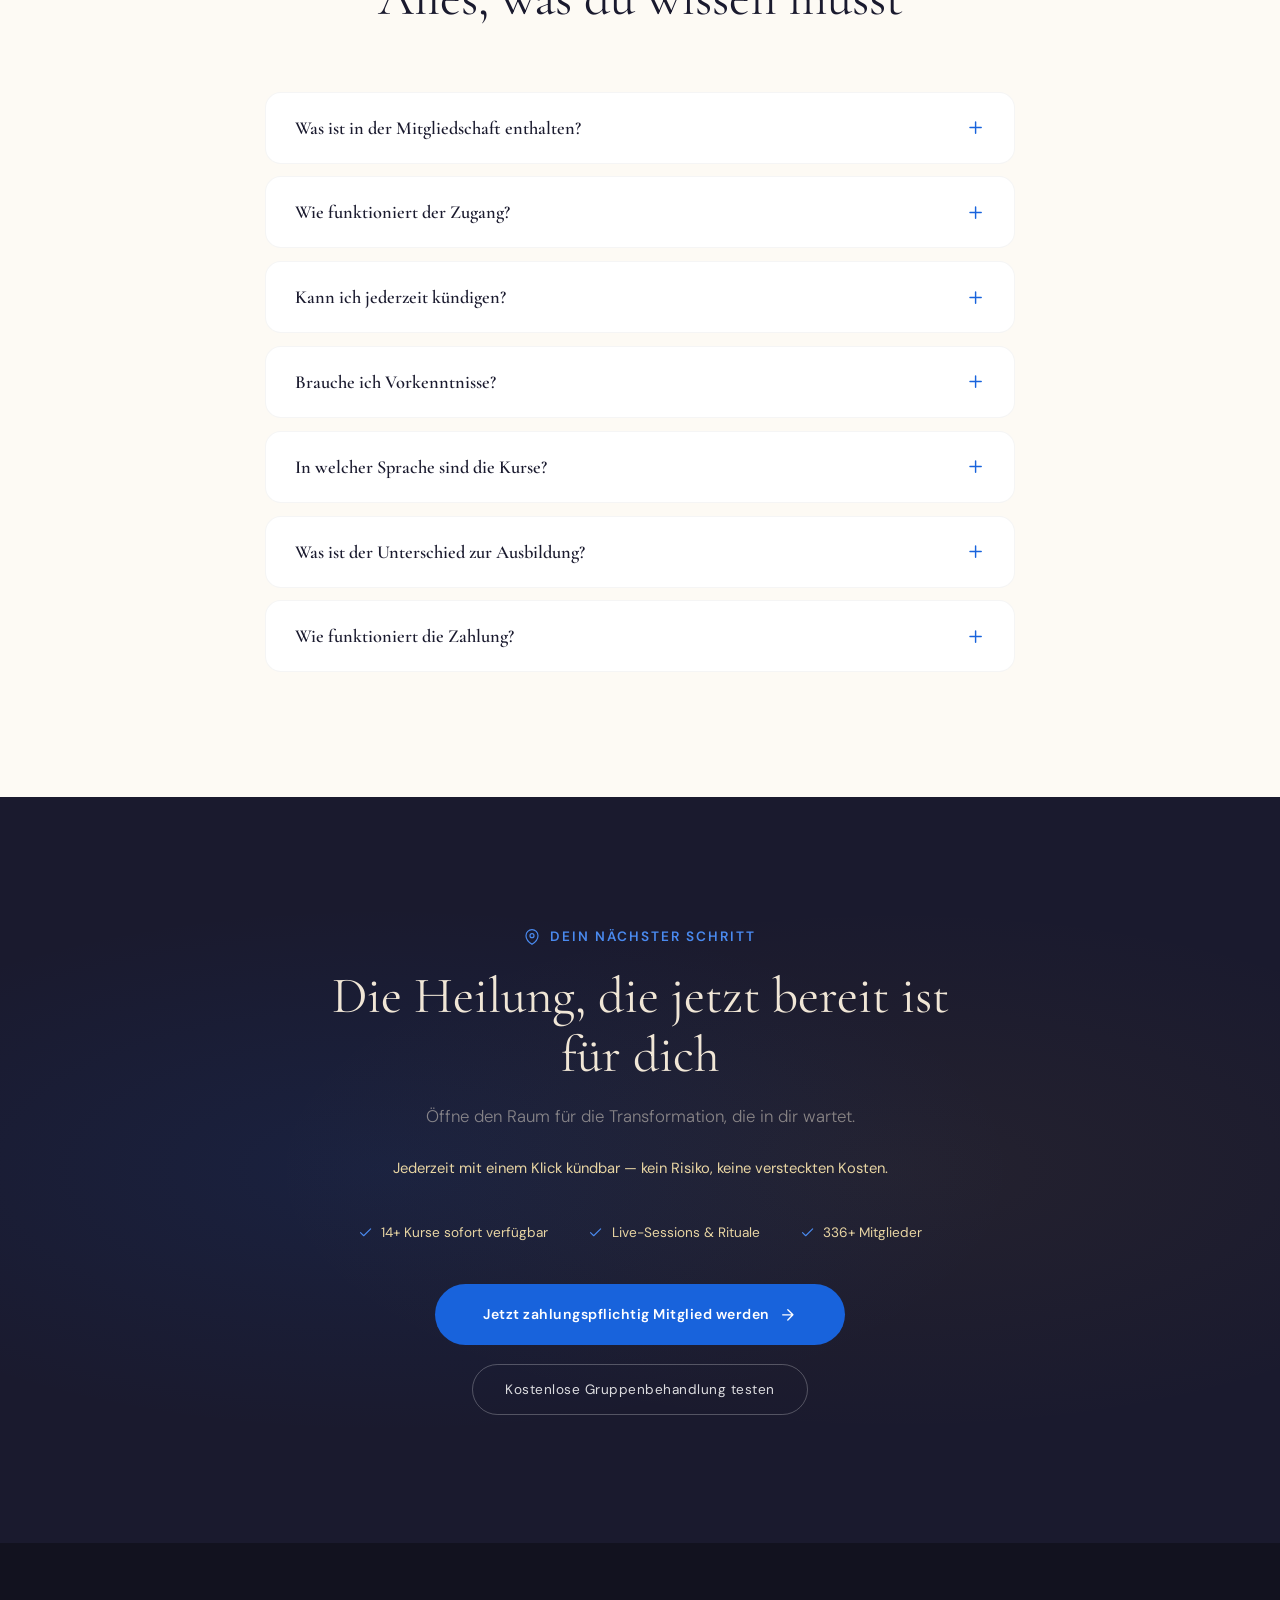
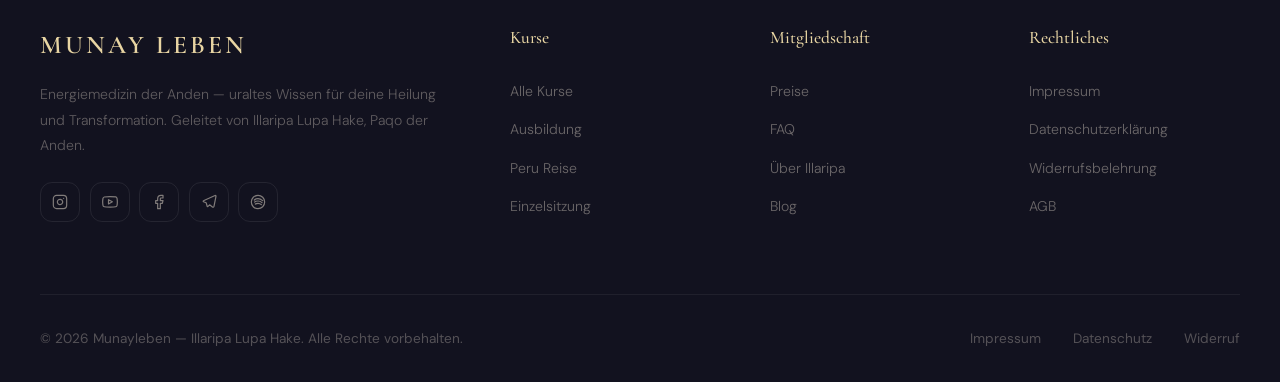
==== commit ec6554bb: "fix: use inline SVG for andean patterns instead of CSS background-image" ====
--- a/index.html
+++ b/index.html
@@ -172,7 +172,26 @@
 </section>
 
 <!-- KURSE -->
-<section class="courses andean-corners andean-border-top" id="kurse">
+<section class="courses" id="kurse">
+    <!-- Andean textile corner top-left -->
+    <svg class="andean-corner andean-tl" width="180" height="180" viewBox="0 0 180 180" fill="none">
+        <path d="M0 16 L8 8 L16 16 L24 8 L32 16 L40 8 L48 16 L56 8 L64 16 L72 8 L80 16 L88 8 L96 16" stroke="#C4993B" stroke-width="1.5" opacity="0.25" fill="none"/>
+        <path d="M0 32 L8 24 L16 32 L24 24 L32 32 L40 24 L48 32 L56 24 L64 32 L72 24 L80 32" stroke="#B85C38" stroke-width="1.5" opacity="0.2" fill="none"/>
+        <path d="M0 48 L8 40 L16 48 L24 40 L32 48 L40 40 L48 48 L56 40 L64 48" stroke="#C4993B" stroke-width="1.2" opacity="0.18" fill="none"/>
+        <path d="M0 64 L8 56 L16 64 L24 56 L32 64 L40 56 L48 64" stroke="#1863DC" stroke-width="1" opacity="0.12" fill="none"/>
+        <rect x="4" y="4" width="8" height="8" stroke="#B85C38" stroke-width="0.8" opacity="0.2" fill="none" transform="rotate(45 8 8)"/>
+        <rect x="28" y="20" width="8" height="8" stroke="#C4993B" stroke-width="0.8" opacity="0.15" fill="none" transform="rotate(45 32 24)"/>
+        <rect x="4" y="36" width="6" height="6" stroke="#2D4A3E" stroke-width="0.8" opacity="0.12" fill="none" transform="rotate(45 7 39)"/>
+    </svg>
+    <!-- Andean textile corner bottom-right -->
+    <svg class="andean-corner andean-br" width="180" height="180" viewBox="0 0 180 180" fill="none">
+        <path d="M180 164 L172 172 L164 164 L156 172 L148 164 L140 172 L132 164 L124 172 L116 164 L108 172 L100 164 L92 172 L84 164" stroke="#C4993B" stroke-width="1.5" opacity="0.25" fill="none"/>
+        <path d="M180 148 L172 156 L164 148 L156 156 L148 148 L140 156 L132 148 L124 156 L116 148 L108 156 L100 148" stroke="#B85C38" stroke-width="1.5" opacity="0.2" fill="none"/>
+        <path d="M180 132 L172 140 L164 132 L156 140 L148 132 L140 140 L132 132 L124 140 L116 132" stroke="#C4993B" stroke-width="1.2" opacity="0.18" fill="none"/>
+        <path d="M180 116 L172 124 L164 116 L156 124 L148 116 L140 124 L132 116" stroke="#1863DC" stroke-width="1" opacity="0.12" fill="none"/>
+        <rect x="168" y="168" width="8" height="8" stroke="#B85C38" stroke-width="0.8" opacity="0.2" fill="none" transform="rotate(45 172 172)"/>
+        <rect x="148" y="148" width="8" height="8" stroke="#C4993B" stroke-width="0.8" opacity="0.15" fill="none" transform="rotate(45 152 152)"/>
+    </svg>
     <div class="container text-center reveal">
         <span class="section-tag">
             <span class="icon"><svg viewBox="0 0 24 24"><rect x="2" y="3" width="20" height="14" rx="2" ry="2"/><line x1="8" y1="21" x2="16" y2="21"/><line x1="12" y1="17" x2="12" y2="21"/></svg></span>
@@ -257,7 +276,7 @@
 </section>
 
 <!-- STEPS -->
-<section class="steps-section andean-corners">
+<section class="steps-section">
     <div class="container text-center reveal">
         <span class="section-tag">
             <span class="icon"><svg viewBox="0 0 24 24"><path d="M22 11.08V12a10 10 0 11-5.93-9.14"/><polyline points="22 4 12 14.01 9 11.01"/></svg></span>
@@ -429,7 +448,7 @@
 </section>
 
 <!-- PRICING -->
-<section class="pricing andean-corners andean-border-top" id="preise">
+<section class="pricing" id="preise">
     <div class="container text-center reveal">
         <span class="section-tag">
             <span class="icon"><svg viewBox="0 0 24 24"><line x1="12" y1="1" x2="12" y2="23"/><path d="M17 5H9.5a3.5 3.5 0 000 7h5a3.5 3.5 0 010 7H6"/></svg></span>
@@ -465,7 +484,7 @@
 </section>
 
 <!-- ABOUT ILLARIPA -->
-<section class="about andean-corners" id="illaripa">
+<section class="about" id="illaripa">
     <div class="container">
         <div class="about-wrapper">
             <div class="about-image reveal">
@@ -486,7 +505,7 @@
 </section>
 
 <!-- FAQ -->
-<section class="faq andean-corners andean-border-bottom" id="faq">
+<section class="faq" id="faq">
     <div class="container text-center reveal">
         <span class="section-tag">
             <span class="icon"><svg viewBox="0 0 24 24"><circle cx="12" cy="12" r="10"/><path d="M9.09 9a3 3 0 015.83 1c0 2-3 3-3 3"/><line x1="12" y1="17" x2="12.01" y2="17"/></svg></span>
--- a/assets/css/main.css
+++ b/assets/css/main.css
@@ -32,58 +32,21 @@
     -webkit-font-smoothing: antialiased;
 }
 
-/* ── ANDEAN TEXTILE PATTERN (reusable SVG background) ── */
-.andean-border-top,
-.andean-border-bottom {
-    position: relative;
-}
-
-.andean-border-top::before,
-.andean-border-bottom::after {
-    content: '';
+/* ── ANDEAN TEXTILE CORNERS ── */
+.andean-corner {
     position: absolute;
-    left: 0;
-    right: 0;
-    height: 24px;
-    background-image: url("data:image/svg+xml,%3Csvg width='120' height='24' viewBox='0 0 120 24' fill='none' xmlns='http://www.w3.org/2000/svg'%3E%3Crect x='0' y='8' width='8' height='8' fill='%23B85C38' opacity='0.12'/%3E%3Crect x='8' y='0' width='8' height='8' fill='%23C4993B' opacity='0.1'/%3E%3Crect x='8' y='16' width='8' height='8' fill='%23C4993B' opacity='0.1'/%3E%3Crect x='16' y='8' width='8' height='8' fill='%231863DC' opacity='0.08'/%3E%3Crect x='24' y='0' width='8' height='8' fill='%23B85C38' opacity='0.1'/%3E%3Crect x='24' y='8' width='8' height='8' fill='%23C4993B' opacity='0.12'/%3E%3Crect x='24' y='16' width='8' height='8' fill='%23B85C38' opacity='0.1'/%3E%3Crect x='32' y='8' width='8' height='8' fill='%232D4A3E' opacity='0.08'/%3E%3Crect x='40' y='0' width='8' height='8' fill='%23C4993B' opacity='0.1'/%3E%3Crect x='40' y='8' width='8' height='8' fill='%23B85C38' opacity='0.12'/%3E%3Crect x='40' y='16' width='8' height='8' fill='%23C4993B' opacity='0.1'/%3E%3Crect x='48' y='8' width='8' height='8' fill='%231863DC' opacity='0.08'/%3E%3Crect x='56' y='0' width='8' height='8' fill='%23B85C38' opacity='0.1'/%3E%3Crect x='56' y='8' width='8' height='8' fill='%23C4993B' opacity='0.12'/%3E%3Crect x='56' y='16' width='8' height='8' fill='%23B85C38' opacity='0.1'/%3E%3Crect x='64' y='8' width='8' height='8' fill='%232D4A3E' opacity='0.08'/%3E%3Crect x='72' y='0' width='8' height='8' fill='%23C4993B' opacity='0.1'/%3E%3Crect x='72' y='8' width='8' height='8' fill='%23B85C38' opacity='0.12'/%3E%3Crect x='72' y='16' width='8' height='8' fill='%23C4993B' opacity='0.1'/%3E%3Crect x='80' y='8' width='8' height='8' fill='%231863DC' opacity='0.08'/%3E%3Crect x='88' y='0' width='8' height='8' fill='%23B85C38' opacity='0.1'/%3E%3Crect x='88' y='8' width='8' height='8' fill='%23C4993B' opacity='0.12'/%3E%3Crect x='88' y='16' width='8' height='8' fill='%23B85C38' opacity='0.1'/%3E%3Crect x='96' y='8' width='8' height='8' fill='%232D4A3E' opacity='0.08'/%3E%3Crect x='104' y='0' width='8' height='8' fill='%23C4993B' opacity='0.1'/%3E%3Crect x='104' y='8' width='8' height='8' fill='%23B85C38' opacity='0.12'/%3E%3Crect x='104' y='16' width='8' height='8' fill='%23C4993B' opacity='0.1'/%3E%3Crect x='112' y='8' width='8' height='8' fill='%231863DC' opacity='0.08'/%3E%3C/svg%3E");
-    background-repeat: repeat-x;
-    z-index: 2;
-    pointer-events: none;
-}
-
-.andean-border-top::before { top: 0; }
-.andean-border-bottom::after { bottom: 0; }
-
-/* Corner textile decoration for light sections */
-.andean-corners {
-    position: relative;
-    overflow: hidden;
-}
-
-.andean-corners::before,
-.andean-corners::after {
-    content: '';
-    position: absolute;
-    width: 200px;
-    height: 200px;
     pointer-events: none;
     z-index: 0;
-    opacity: 0.5;
-}
-
-.andean-corners::before {
-    top: 0;
-    left: 0;
-    background-image: url("data:image/svg+xml,%3Csvg width='200' height='200' viewBox='0 0 200 200' fill='none' xmlns='http://www.w3.org/2000/svg'%3E%3C!-- Zigzag rows --%3E%3Cpath d='M0 20 L10 10 L20 20 L30 10 L40 20 L50 10 L60 20 L70 10 L80 20 L90 10 L100 20' stroke='%23C4993B' stroke-width='1' opacity='0.12' fill='none'/%3E%3Cpath d='M0 40 L10 30 L20 40 L30 30 L40 40 L50 30 L60 40 L70 30 L80 40' stroke='%23B85C38' stroke-width='1' opacity='0.1' fill='none'/%3E%3Cpath d='M0 60 L10 50 L20 60 L30 50 L40 60 L50 50 L60 60' stroke='%23C4993B' stroke-width='1' opacity='0.08' fill='none'/%3E%3Cpath d='M0 80 L10 70 L20 80 L30 70 L40 80' stroke='%231863DC' stroke-width='0.8' opacity='0.06' fill='none'/%3E%3C!-- Diamond shapes --%3E%3Cpath d='M10 5 L15 0 L20 5 L15 10 Z' stroke='%23B85C38' stroke-width='0.8' opacity='0.1' fill='none'/%3E%3Cpath d='M30 25 L35 20 L40 25 L35 30 Z' stroke='%23C4993B' stroke-width='0.8' opacity='0.08' fill='none'/%3E%3Cpath d='M5 45 L10 40 L15 45 L10 50 Z' stroke='%232D4A3E' stroke-width='0.8' opacity='0.07' fill='none'/%3E%3C!-- Step pattern --%3E%3Cpath d='M0 0 L20 0 L20 10 L40 10 L40 20 L60 20 L60 30' stroke='%23C4993B' stroke-width='0.6' opacity='0.06' fill='none'/%3E%3C/svg%3E");
-    background-repeat: no-repeat;
-}
-
-.andean-corners::after {
-    bottom: 0;
-    right: 0;
-    background-image: url("data:image/svg+xml,%3Csvg width='200' height='200' viewBox='0 0 200 200' fill='none' xmlns='http://www.w3.org/2000/svg'%3E%3C!-- Zigzag rows from bottom-right --%3E%3Cpath d='M200 180 L190 190 L180 180 L170 190 L160 180 L150 190 L140 180 L130 190 L120 180 L110 190 L100 180' stroke='%23C4993B' stroke-width='1' opacity='0.12' fill='none'/%3E%3Cpath d='M200 160 L190 170 L180 160 L170 170 L160 160 L150 170 L140 160 L130 170 L120 160' stroke='%23B85C38' stroke-width='1' opacity='0.1' fill='none'/%3E%3Cpath d='M200 140 L190 150 L180 140 L170 150 L160 140 L150 150 L140 140' stroke='%23C4993B' stroke-width='1' opacity='0.08' fill='none'/%3E%3Cpath d='M200 120 L190 130 L180 120 L170 130 L160 120' stroke='%231863DC' stroke-width='0.8' opacity='0.06' fill='none'/%3E%3C!-- Diamond shapes --%3E%3Cpath d='M190 195 L185 200 L180 195 L185 190 Z' stroke='%23B85C38' stroke-width='0.8' opacity='0.1' fill='none'/%3E%3Cpath d='M170 175 L165 180 L160 175 L165 170 Z' stroke='%23C4993B' stroke-width='0.8' opacity='0.08' fill='none'/%3E%3Cpath d='M195 155 L190 160 L185 155 L190 150 Z' stroke='%232D4A3E' stroke-width='0.8' opacity='0.07' fill='none'/%3E%3C!-- Step pattern --%3E%3Cpath d='M200 200 L180 200 L180 190 L160 190 L160 180 L140 180 L140 170' stroke='%23C4993B' stroke-width='0.6' opacity='0.06' fill='none'/%3E%3C/svg%3E");
-    background-repeat: no-repeat;
-    background-position: bottom right;
+}
+
+.andean-tl {
+    top: 1rem;
+    left: 1rem;
+}
+
+.andean-br {
+    bottom: 1rem;
+    right: 1rem;
 }
 
 .icon {
@@ -483,7 +446,7 @@
 }
 
 /* ── COURSES ── */
-.courses { background: var(--sand-light); }
+.courses { background: var(--sand-light); position: relative; overflow: hidden; }
 
 .course-list {
     max-width: 800px;
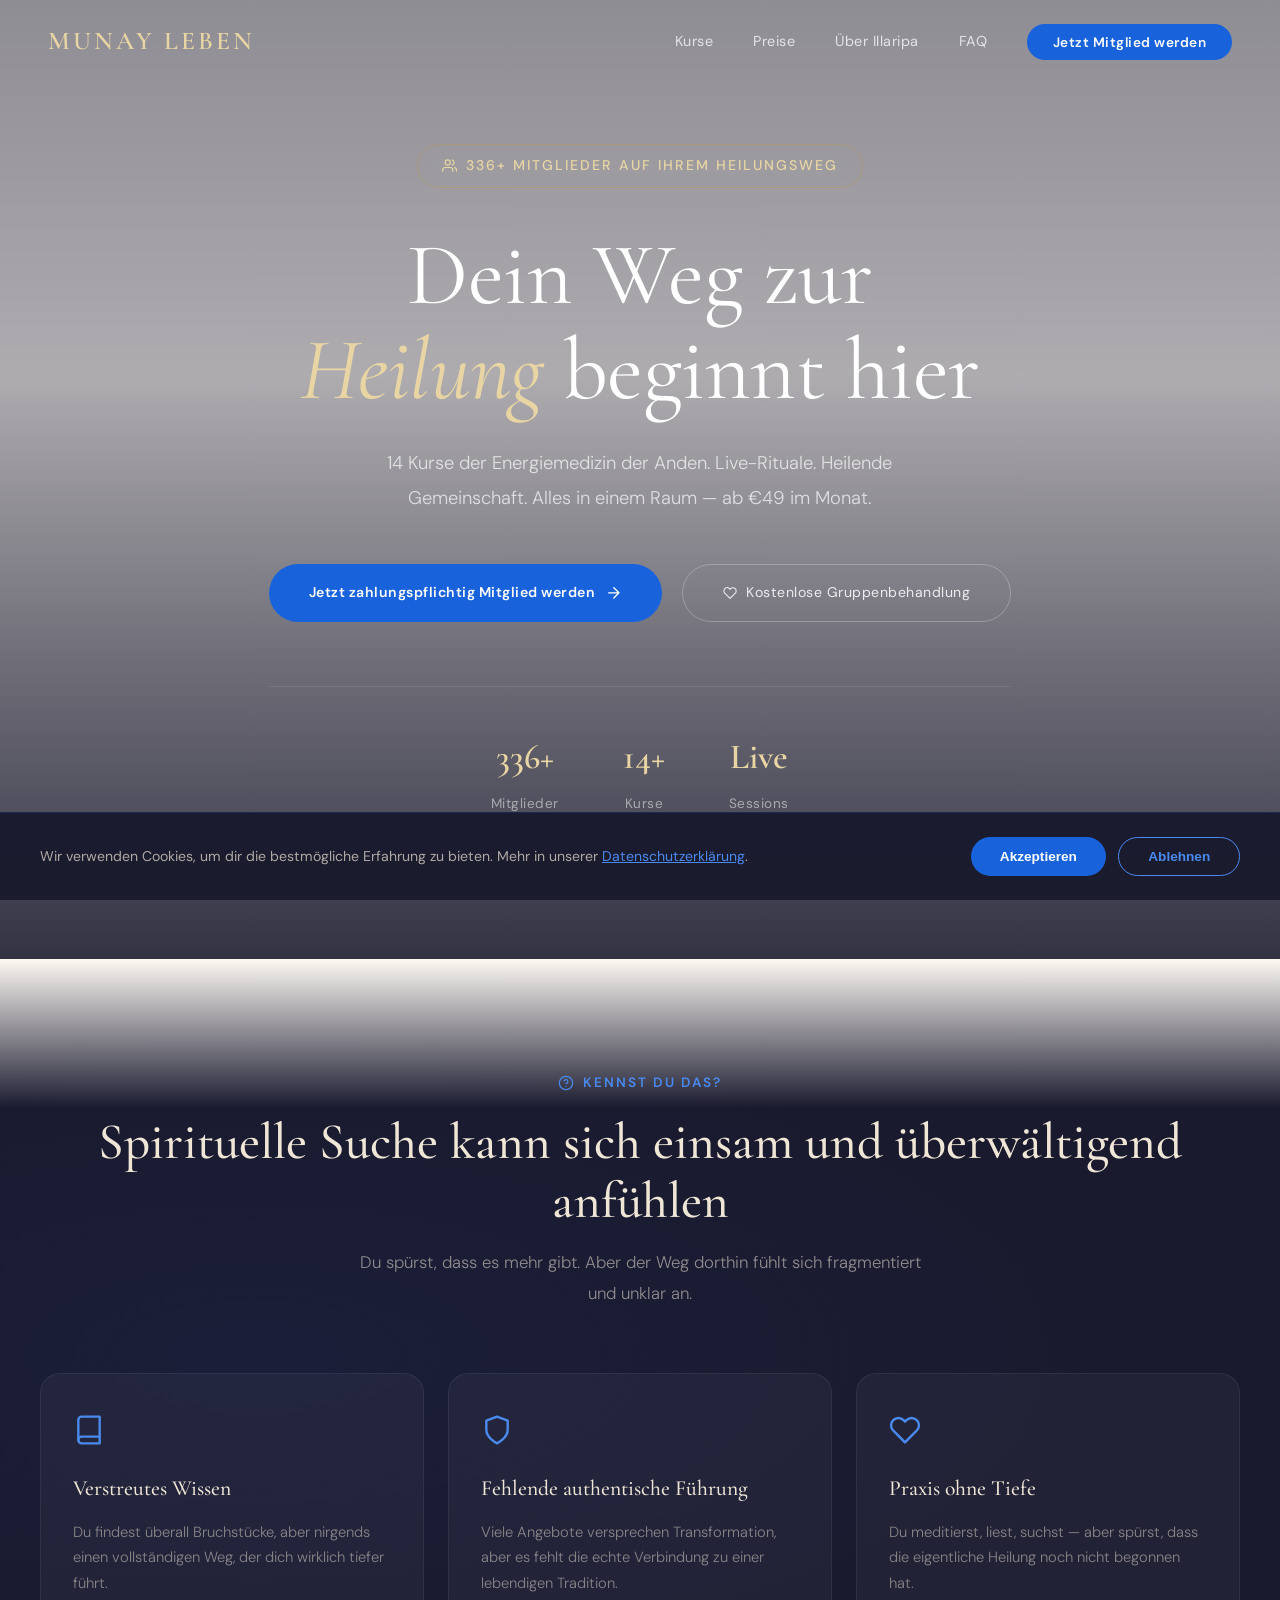
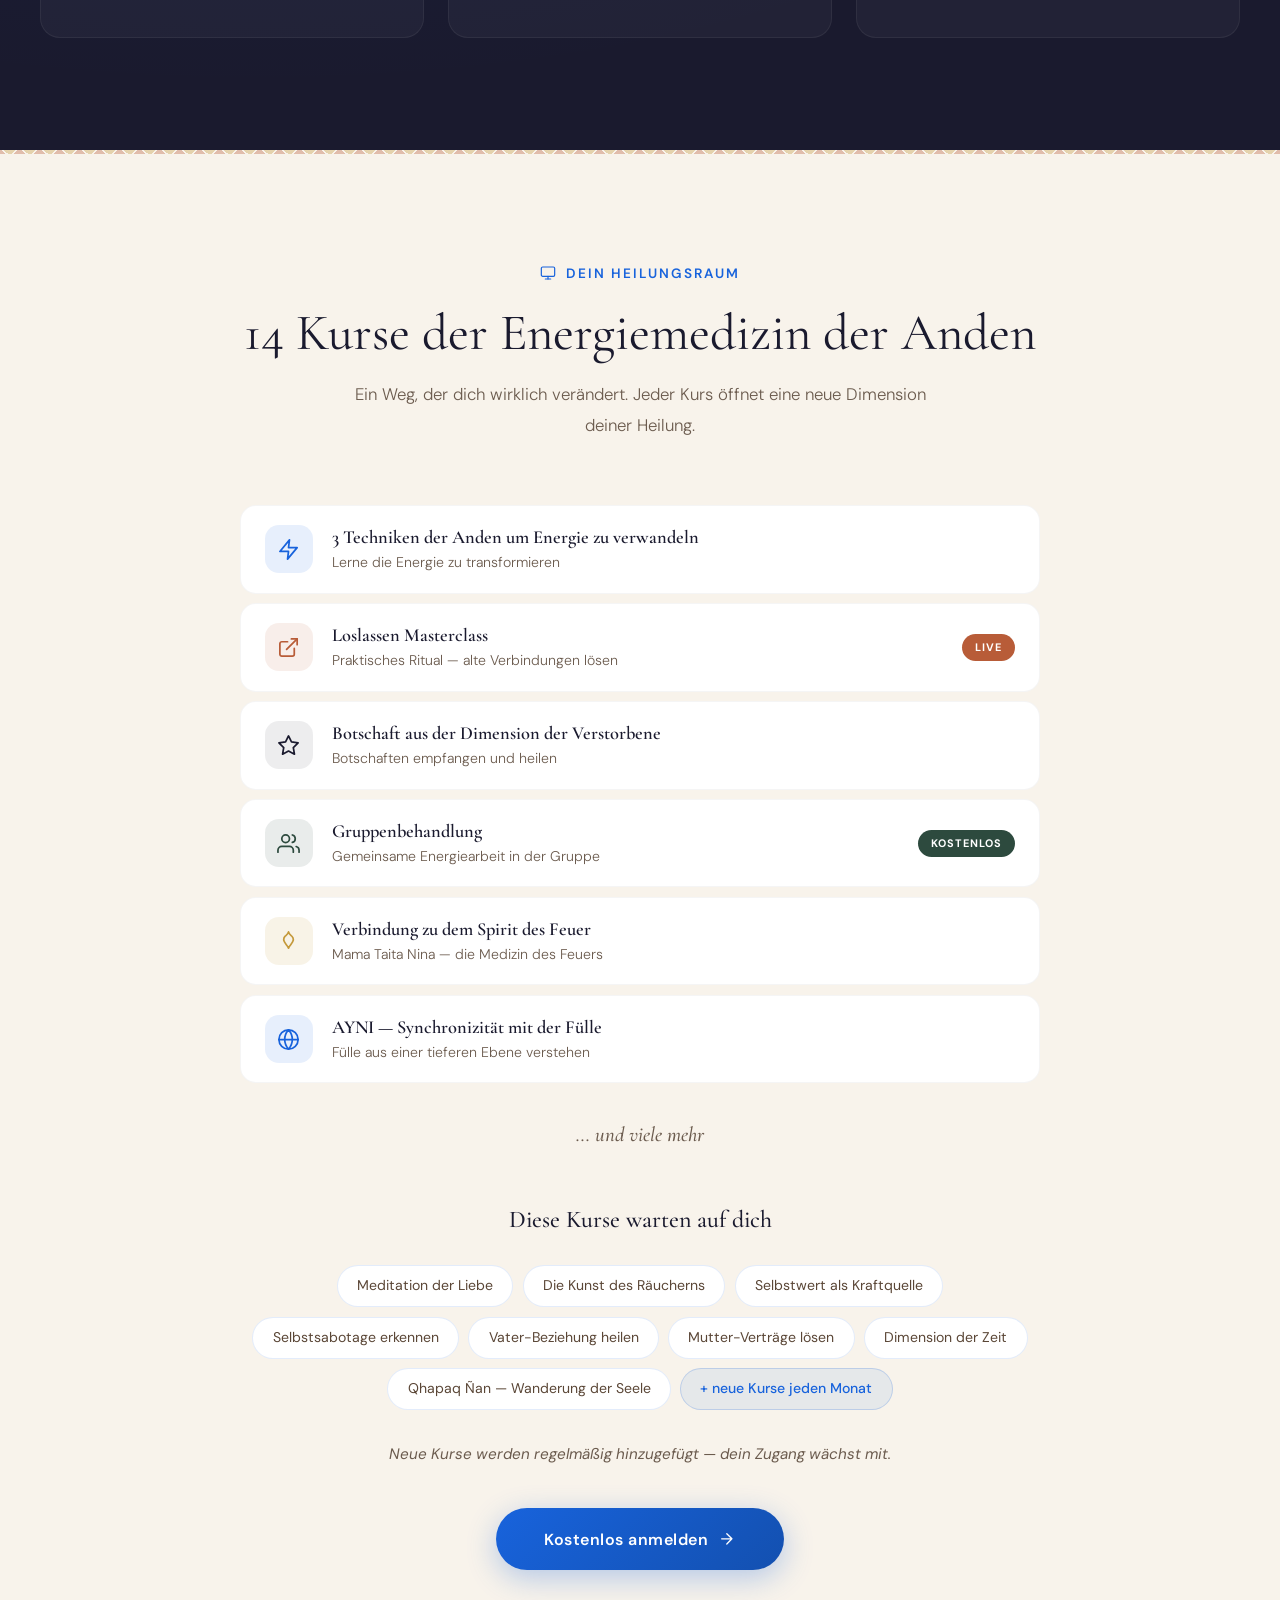
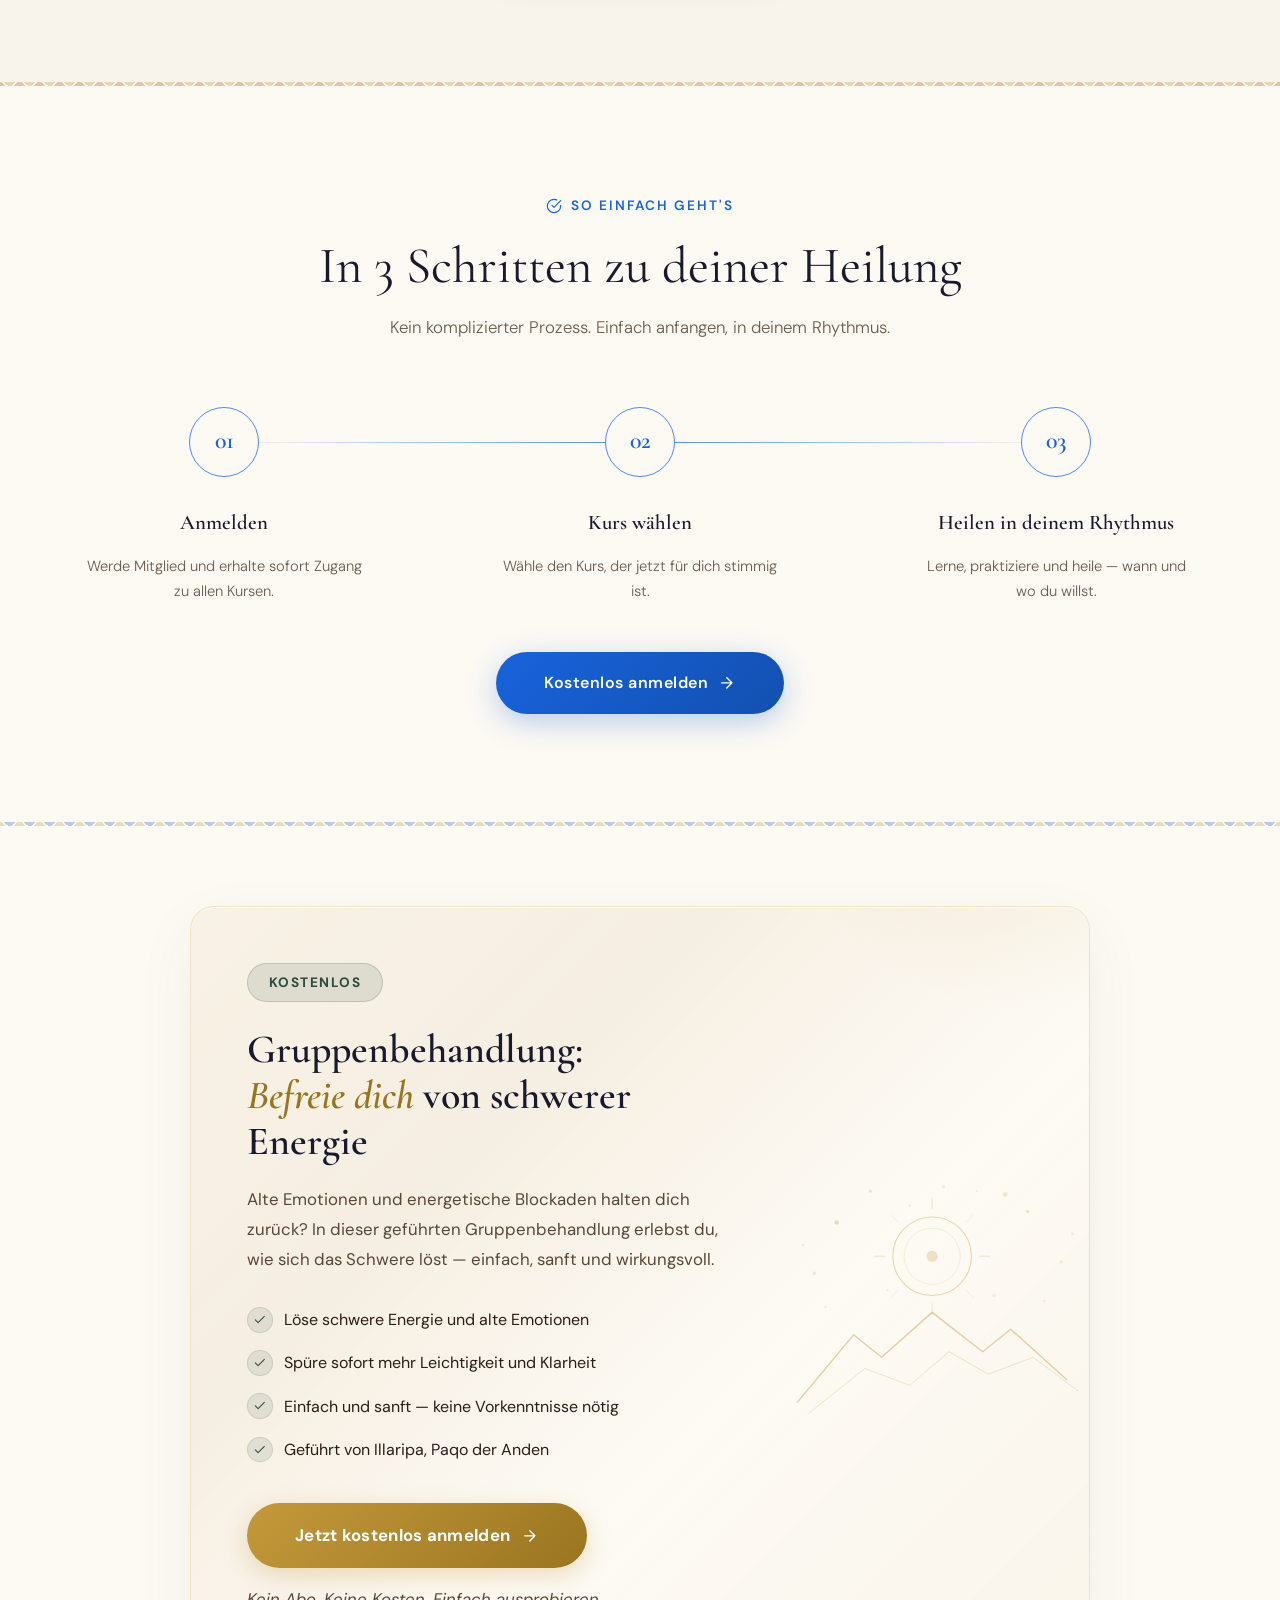
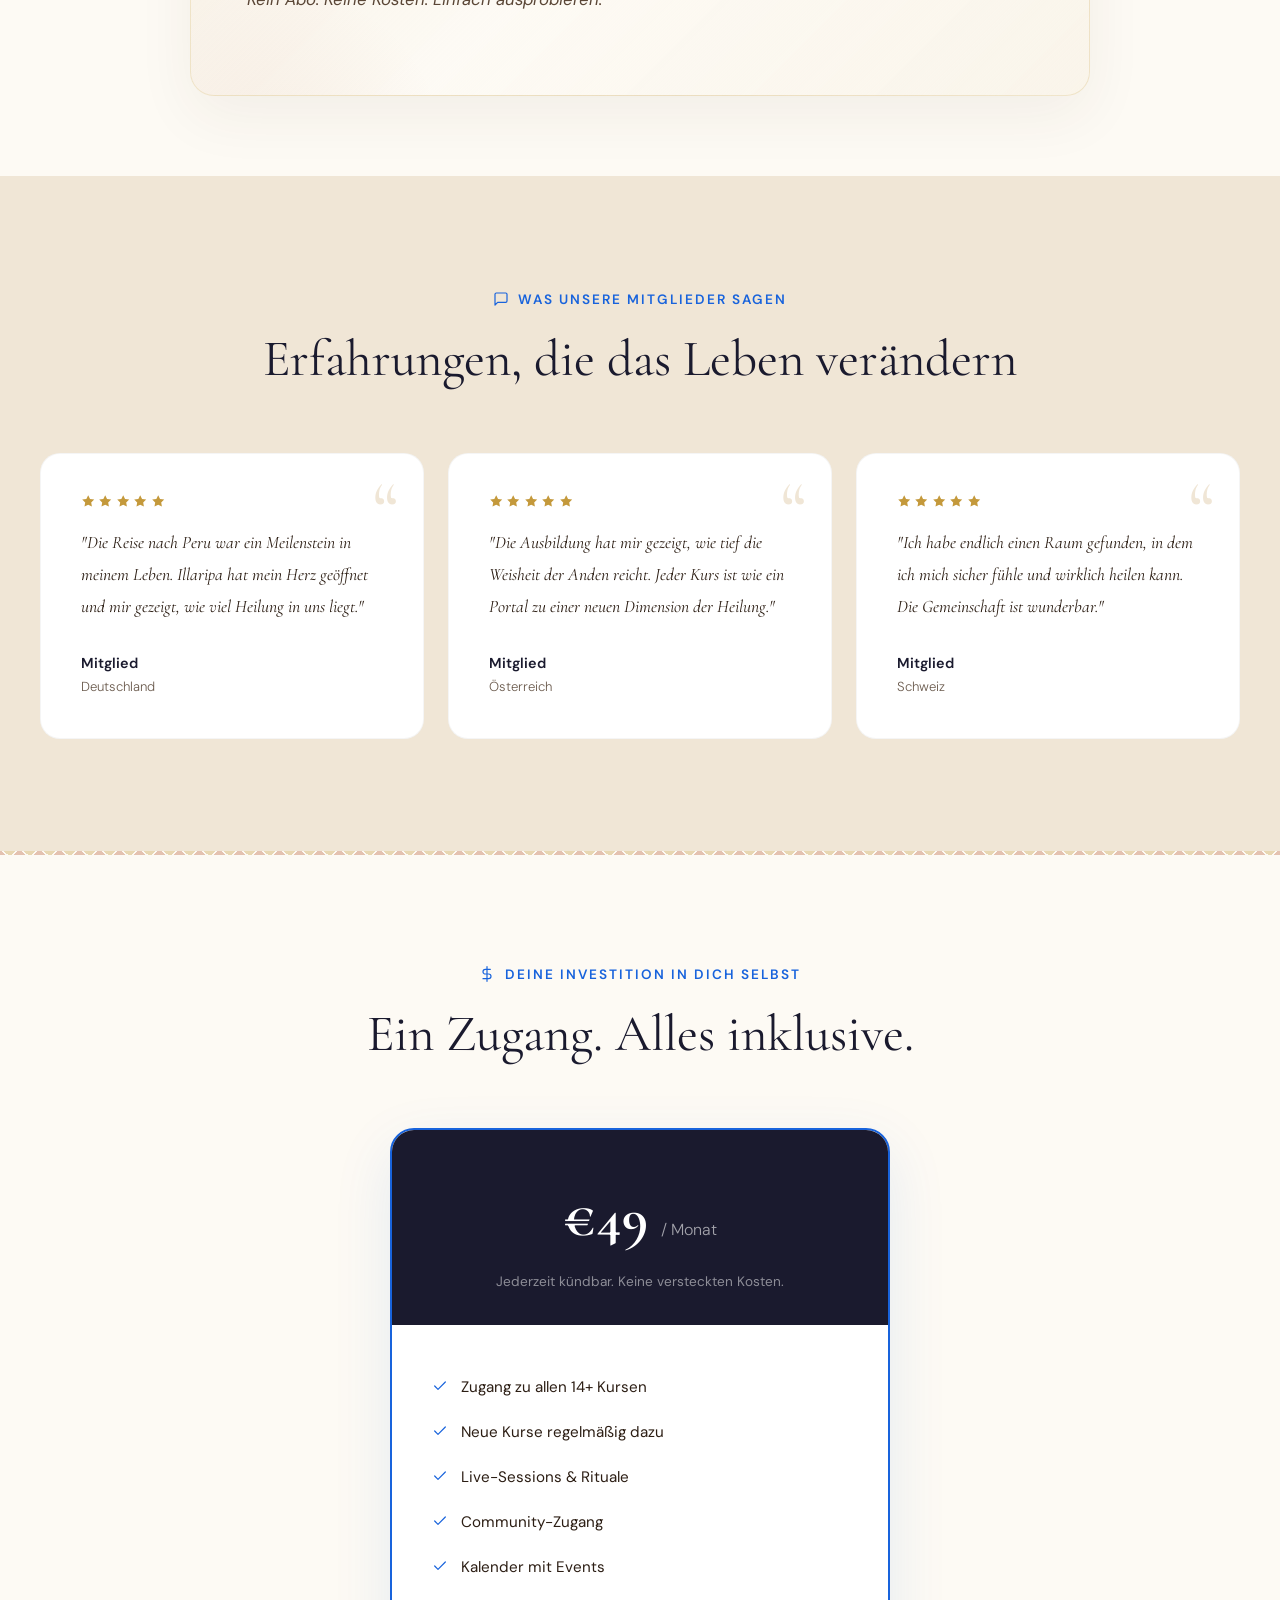
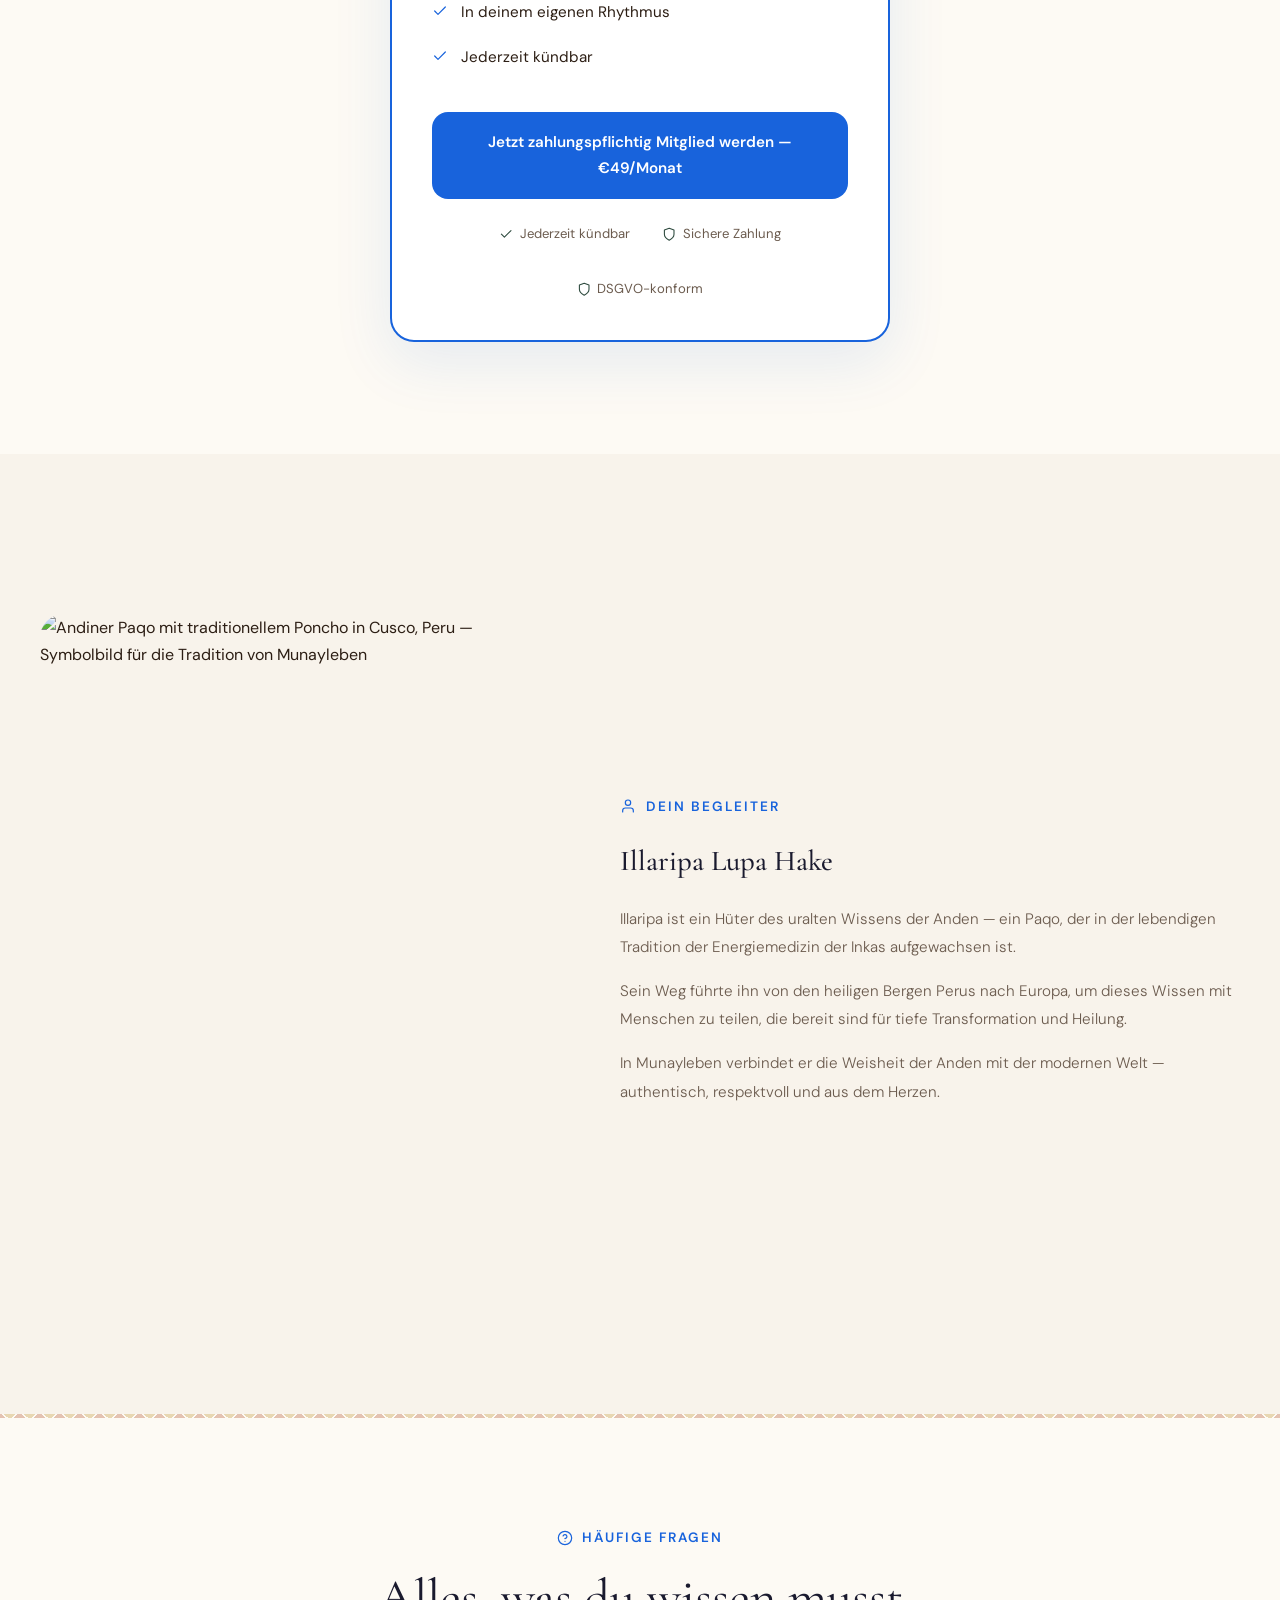
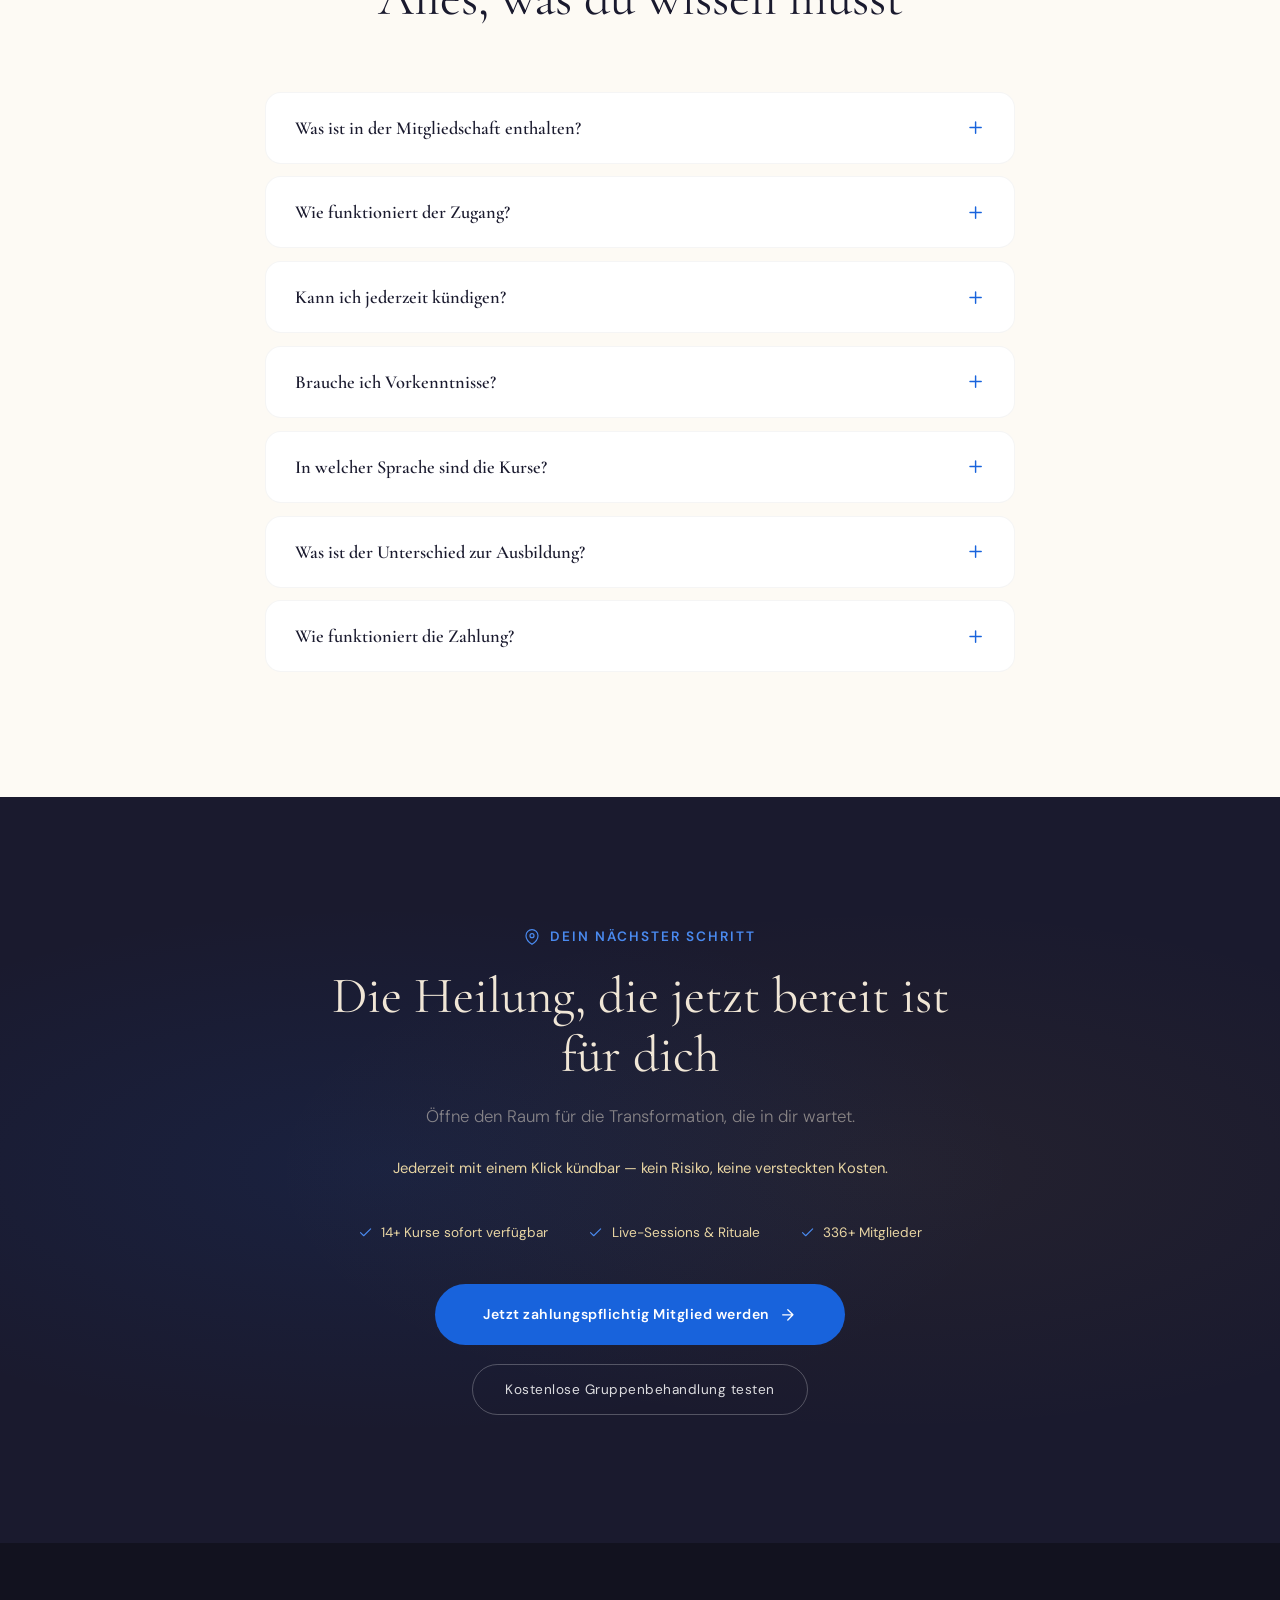
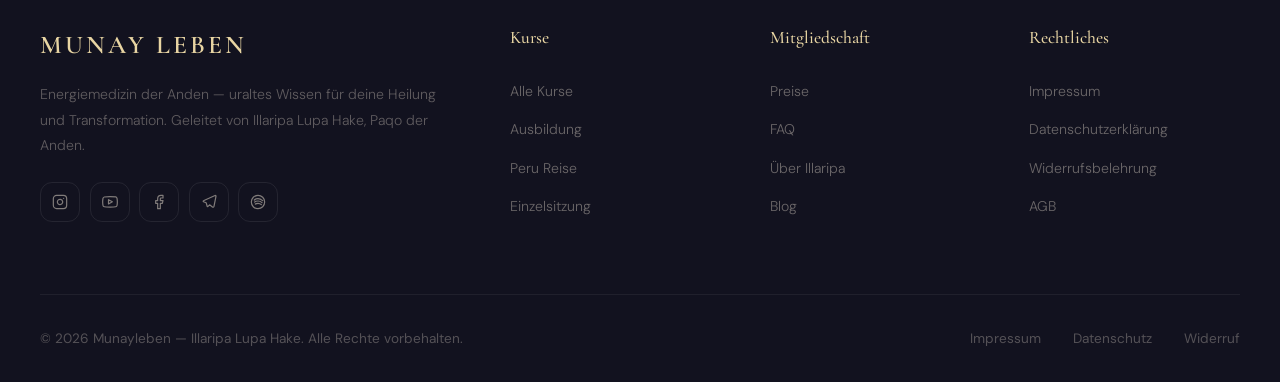
==== commit 0c5a1938: "fix: replace SVG corners with CSS zigzag stripe borders that actually render" ====
--- a/index.html
+++ b/index.html
@@ -172,26 +172,7 @@
 </section>
 
 <!-- KURSE -->
-<section class="courses" id="kurse">
-    <!-- Andean textile corner top-left -->
-    <svg class="andean-corner andean-tl" width="180" height="180" viewBox="0 0 180 180" fill="none">
-        <path d="M0 16 L8 8 L16 16 L24 8 L32 16 L40 8 L48 16 L56 8 L64 16 L72 8 L80 16 L88 8 L96 16" stroke="#C4993B" stroke-width="1.5" opacity="0.25" fill="none"/>
-        <path d="M0 32 L8 24 L16 32 L24 24 L32 32 L40 24 L48 32 L56 24 L64 32 L72 24 L80 32" stroke="#B85C38" stroke-width="1.5" opacity="0.2" fill="none"/>
-        <path d="M0 48 L8 40 L16 48 L24 40 L32 48 L40 40 L48 48 L56 40 L64 48" stroke="#C4993B" stroke-width="1.2" opacity="0.18" fill="none"/>
-        <path d="M0 64 L8 56 L16 64 L24 56 L32 64 L40 56 L48 64" stroke="#1863DC" stroke-width="1" opacity="0.12" fill="none"/>
-        <rect x="4" y="4" width="8" height="8" stroke="#B85C38" stroke-width="0.8" opacity="0.2" fill="none" transform="rotate(45 8 8)"/>
-        <rect x="28" y="20" width="8" height="8" stroke="#C4993B" stroke-width="0.8" opacity="0.15" fill="none" transform="rotate(45 32 24)"/>
-        <rect x="4" y="36" width="6" height="6" stroke="#2D4A3E" stroke-width="0.8" opacity="0.12" fill="none" transform="rotate(45 7 39)"/>
-    </svg>
-    <!-- Andean textile corner bottom-right -->
-    <svg class="andean-corner andean-br" width="180" height="180" viewBox="0 0 180 180" fill="none">
-        <path d="M180 164 L172 172 L164 164 L156 172 L148 164 L140 172 L132 164 L124 172 L116 164 L108 172 L100 164 L92 172 L84 164" stroke="#C4993B" stroke-width="1.5" opacity="0.25" fill="none"/>
-        <path d="M180 148 L172 156 L164 148 L156 156 L148 148 L140 156 L132 148 L124 156 L116 148 L108 156 L100 148" stroke="#B85C38" stroke-width="1.5" opacity="0.2" fill="none"/>
-        <path d="M180 132 L172 140 L164 132 L156 140 L148 132 L140 140 L132 132 L124 140 L116 132" stroke="#C4993B" stroke-width="1.2" opacity="0.18" fill="none"/>
-        <path d="M180 116 L172 124 L164 116 L156 124 L148 116 L140 124 L132 116" stroke="#1863DC" stroke-width="1" opacity="0.12" fill="none"/>
-        <rect x="168" y="168" width="8" height="8" stroke="#B85C38" stroke-width="0.8" opacity="0.2" fill="none" transform="rotate(45 172 172)"/>
-        <rect x="148" y="148" width="8" height="8" stroke="#C4993B" stroke-width="0.8" opacity="0.15" fill="none" transform="rotate(45 152 152)"/>
-    </svg>
+<section class="courses andean-stripe" id="kurse">
     <div class="container text-center reveal">
         <span class="section-tag">
             <span class="icon"><svg viewBox="0 0 24 24"><rect x="2" y="3" width="20" height="14" rx="2" ry="2"/><line x1="8" y1="21" x2="16" y2="21"/><line x1="12" y1="17" x2="12" y2="21"/></svg></span>
@@ -276,7 +257,7 @@
 </section>
 
 <!-- STEPS -->
-<section class="steps-section">
+<section class="steps-section andean-stripe andean-stripe-bottom">
     <div class="container text-center reveal">
         <span class="section-tag">
             <span class="icon"><svg viewBox="0 0 24 24"><path d="M22 11.08V12a10 10 0 11-5.93-9.14"/><polyline points="22 4 12 14.01 9 11.01"/></svg></span>
@@ -448,7 +429,7 @@
 </section>
 
 <!-- PRICING -->
-<section class="pricing" id="preise">
+<section class="pricing andean-stripe" id="preise">
     <div class="container text-center reveal">
         <span class="section-tag">
             <span class="icon"><svg viewBox="0 0 24 24"><line x1="12" y1="1" x2="12" y2="23"/><path d="M17 5H9.5a3.5 3.5 0 000 7h5a3.5 3.5 0 010 7H6"/></svg></span>
@@ -505,7 +486,7 @@
 </section>
 
 <!-- FAQ -->
-<section class="faq" id="faq">
+<section class="faq andean-stripe" id="faq">
     <div class="container text-center reveal">
         <span class="section-tag">
             <span class="icon"><svg viewBox="0 0 24 24"><circle cx="12" cy="12" r="10"/><path d="M9.09 9a3 3 0 015.83 1c0 2-3 3-3 3"/><line x1="12" y1="17" x2="12.01" y2="17"/></svg></span>
--- a/assets/css/main.css
+++ b/assets/css/main.css
@@ -32,21 +32,62 @@
     -webkit-font-smoothing: antialiased;
 }
 
-/* ── ANDEAN TEXTILE CORNERS ── */
+/* ── ANDEAN TEXTILE DECORATIONS ── */
 .andean-corner {
     position: absolute;
     pointer-events: none;
-    z-index: 0;
+    z-index: 1;
 }
 
 .andean-tl {
-    top: 1rem;
-    left: 1rem;
+    top: 0;
+    left: 0;
 }
 
 .andean-br {
-    bottom: 1rem;
-    right: 1rem;
+    bottom: 0;
+    right: 0;
+}
+
+/* Andean stripe border — repeating zigzag pattern */
+.andean-stripe {
+    position: relative;
+}
+
+.andean-stripe::before {
+    content: '';
+    position: absolute;
+    top: 0;
+    left: 0;
+    right: 0;
+    height: 4px;
+    z-index: 2;
+    background:
+        linear-gradient(135deg, #C4993B 25%, transparent 25%) -10px 0,
+        linear-gradient(225deg, #C4993B 25%, transparent 25%) -10px 0,
+        linear-gradient(315deg, #B85C38 25%, transparent 25%),
+        linear-gradient(45deg, #B85C38 25%, transparent 25%);
+    background-size: 20px 4px;
+    background-repeat: repeat-x;
+    opacity: 0.35;
+}
+
+.andean-stripe-bottom::after {
+    content: '';
+    position: absolute;
+    bottom: 0;
+    left: 0;
+    right: 0;
+    height: 4px;
+    z-index: 2;
+    background:
+        linear-gradient(135deg, #1863DC 25%, transparent 25%) -10px 0,
+        linear-gradient(225deg, #1863DC 25%, transparent 25%) -10px 0,
+        linear-gradient(315deg, #C4993B 25%, transparent 25%),
+        linear-gradient(45deg, #C4993B 25%, transparent 25%);
+    background-size: 20px 4px;
+    background-repeat: repeat-x;
+    opacity: 0.3;
 }
 
 .icon {
